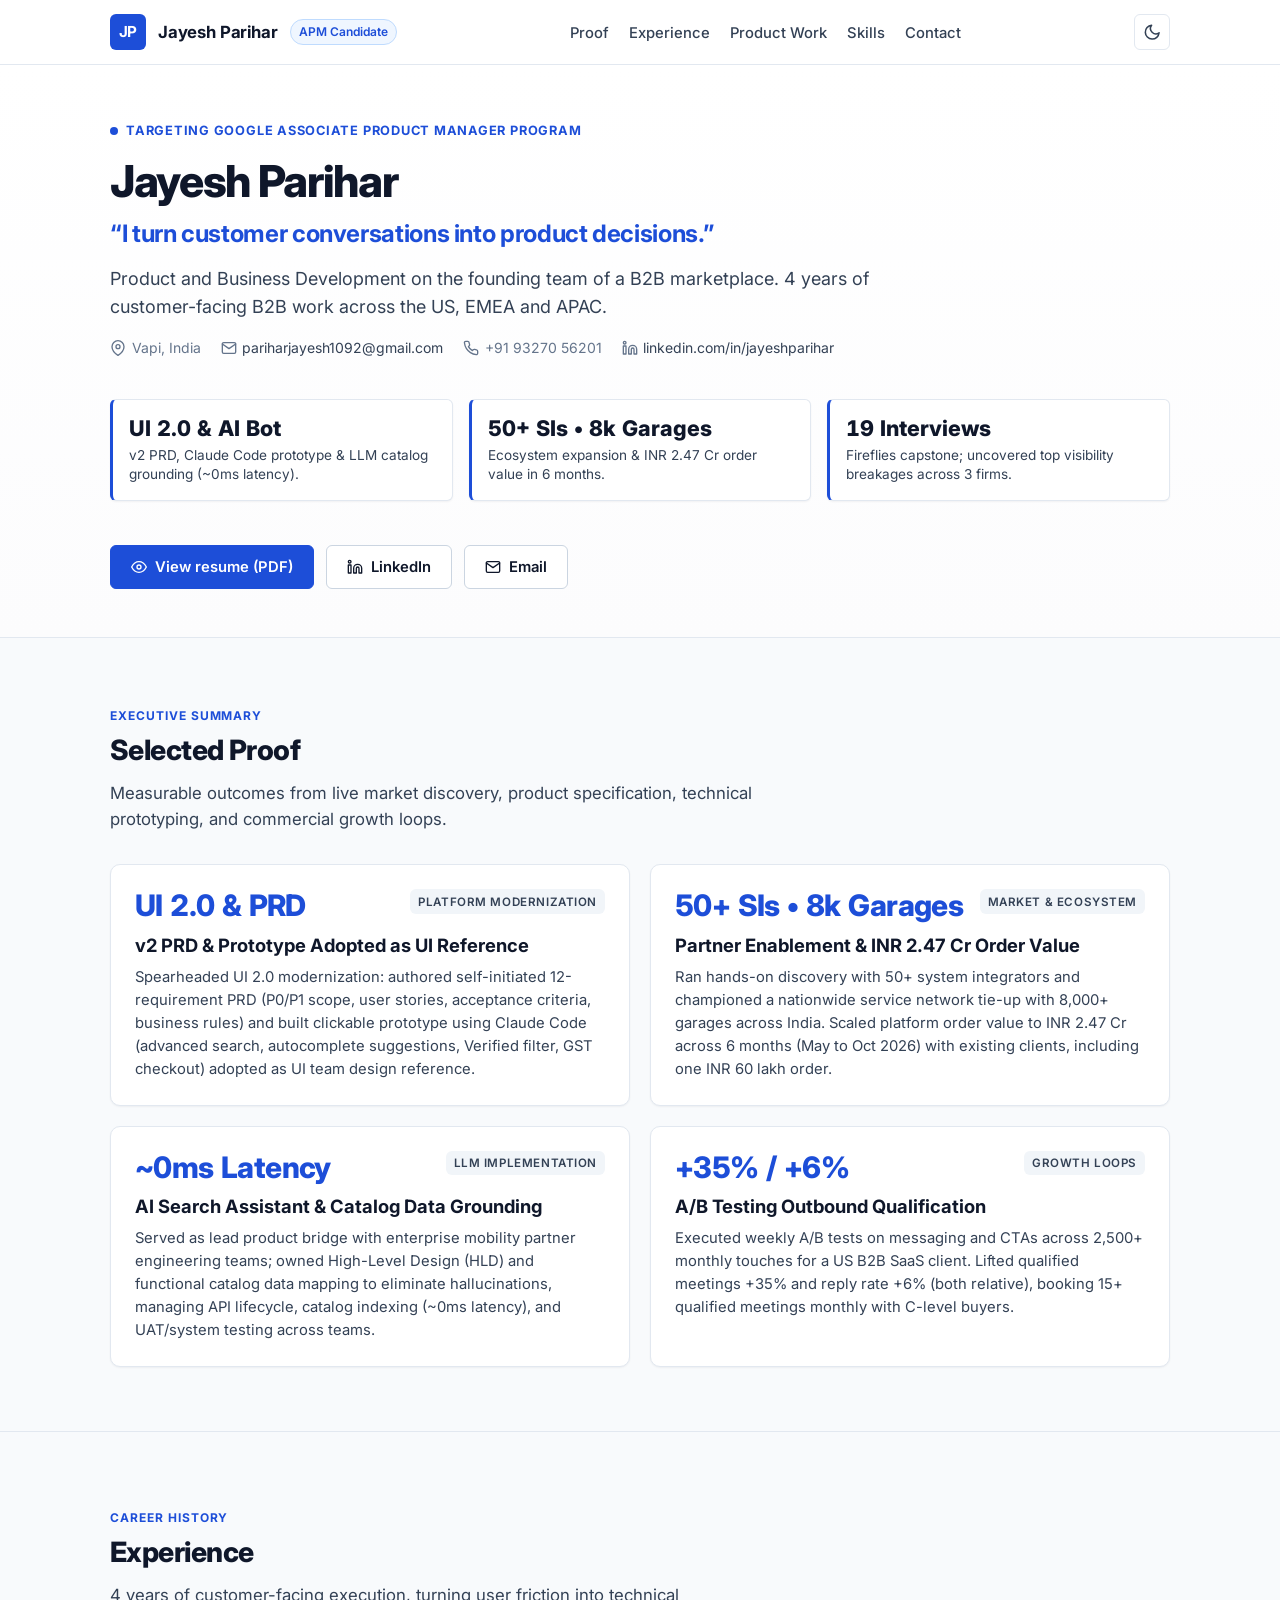
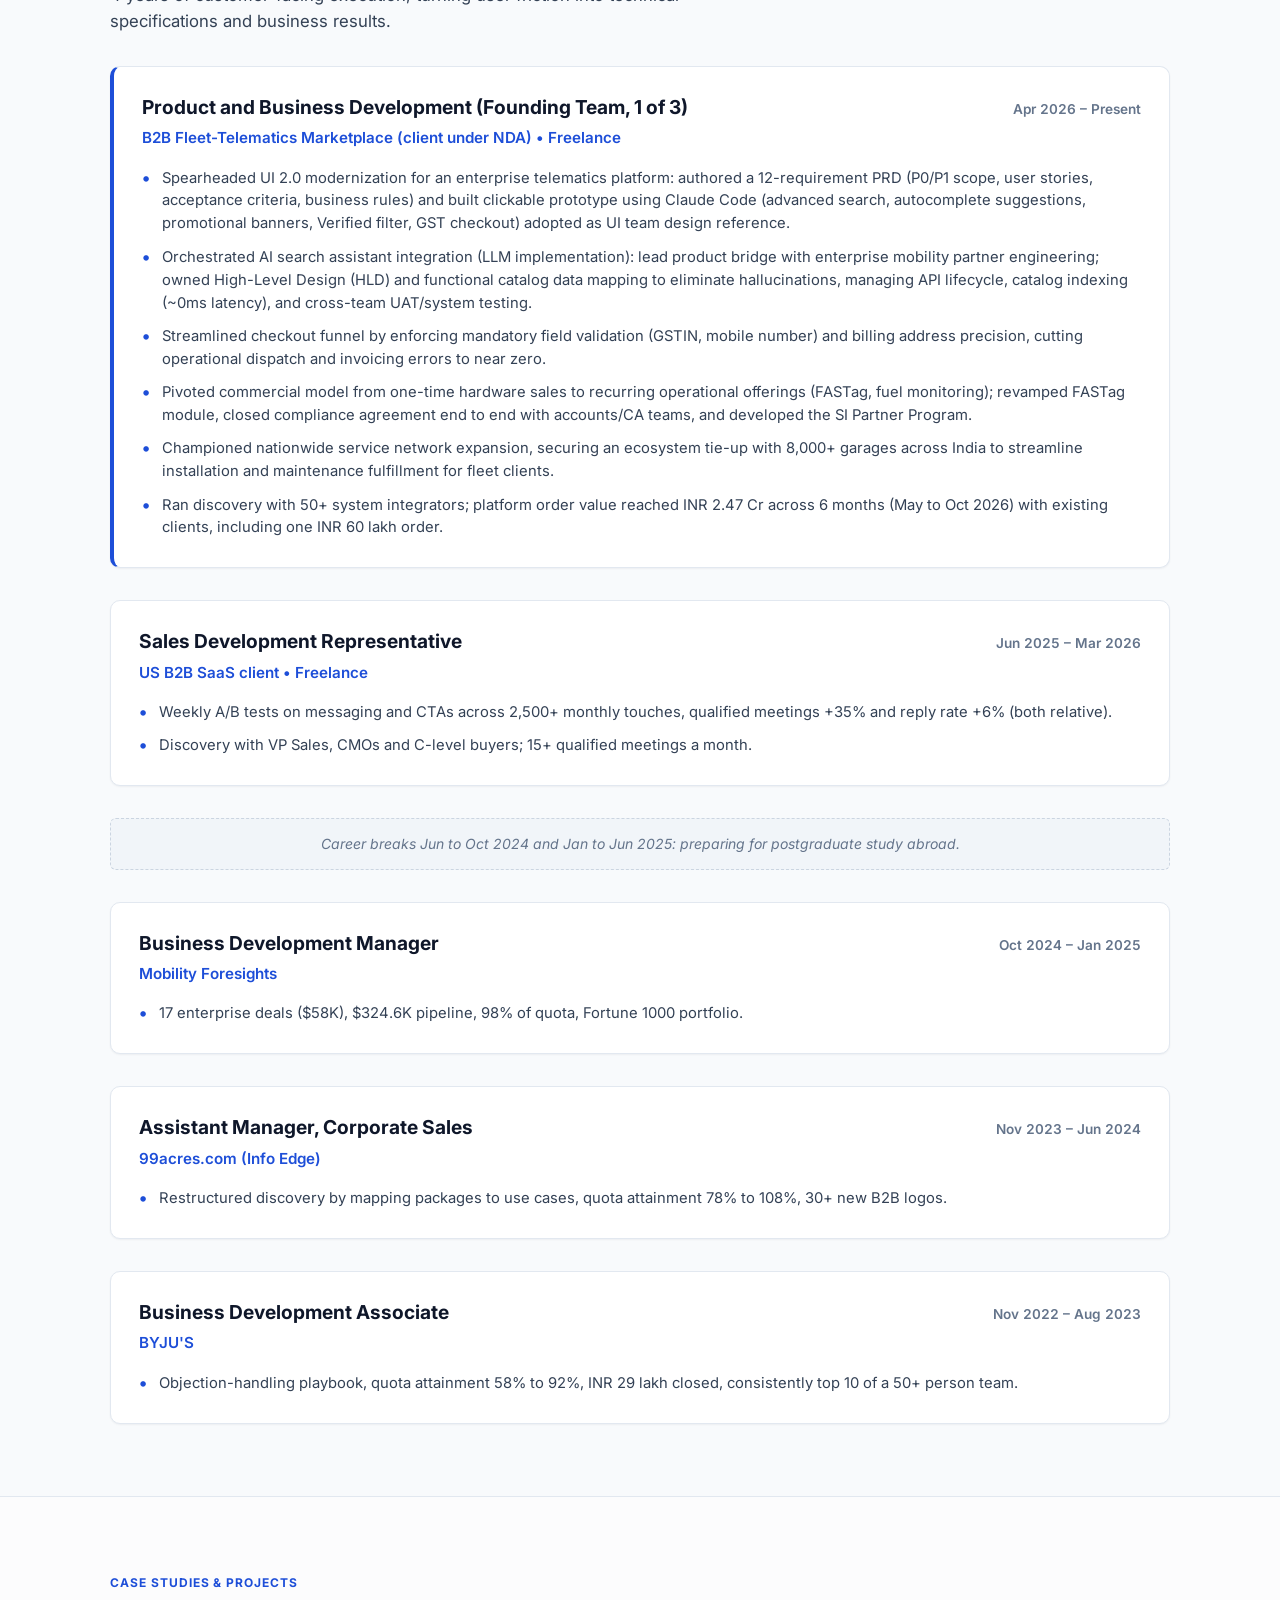
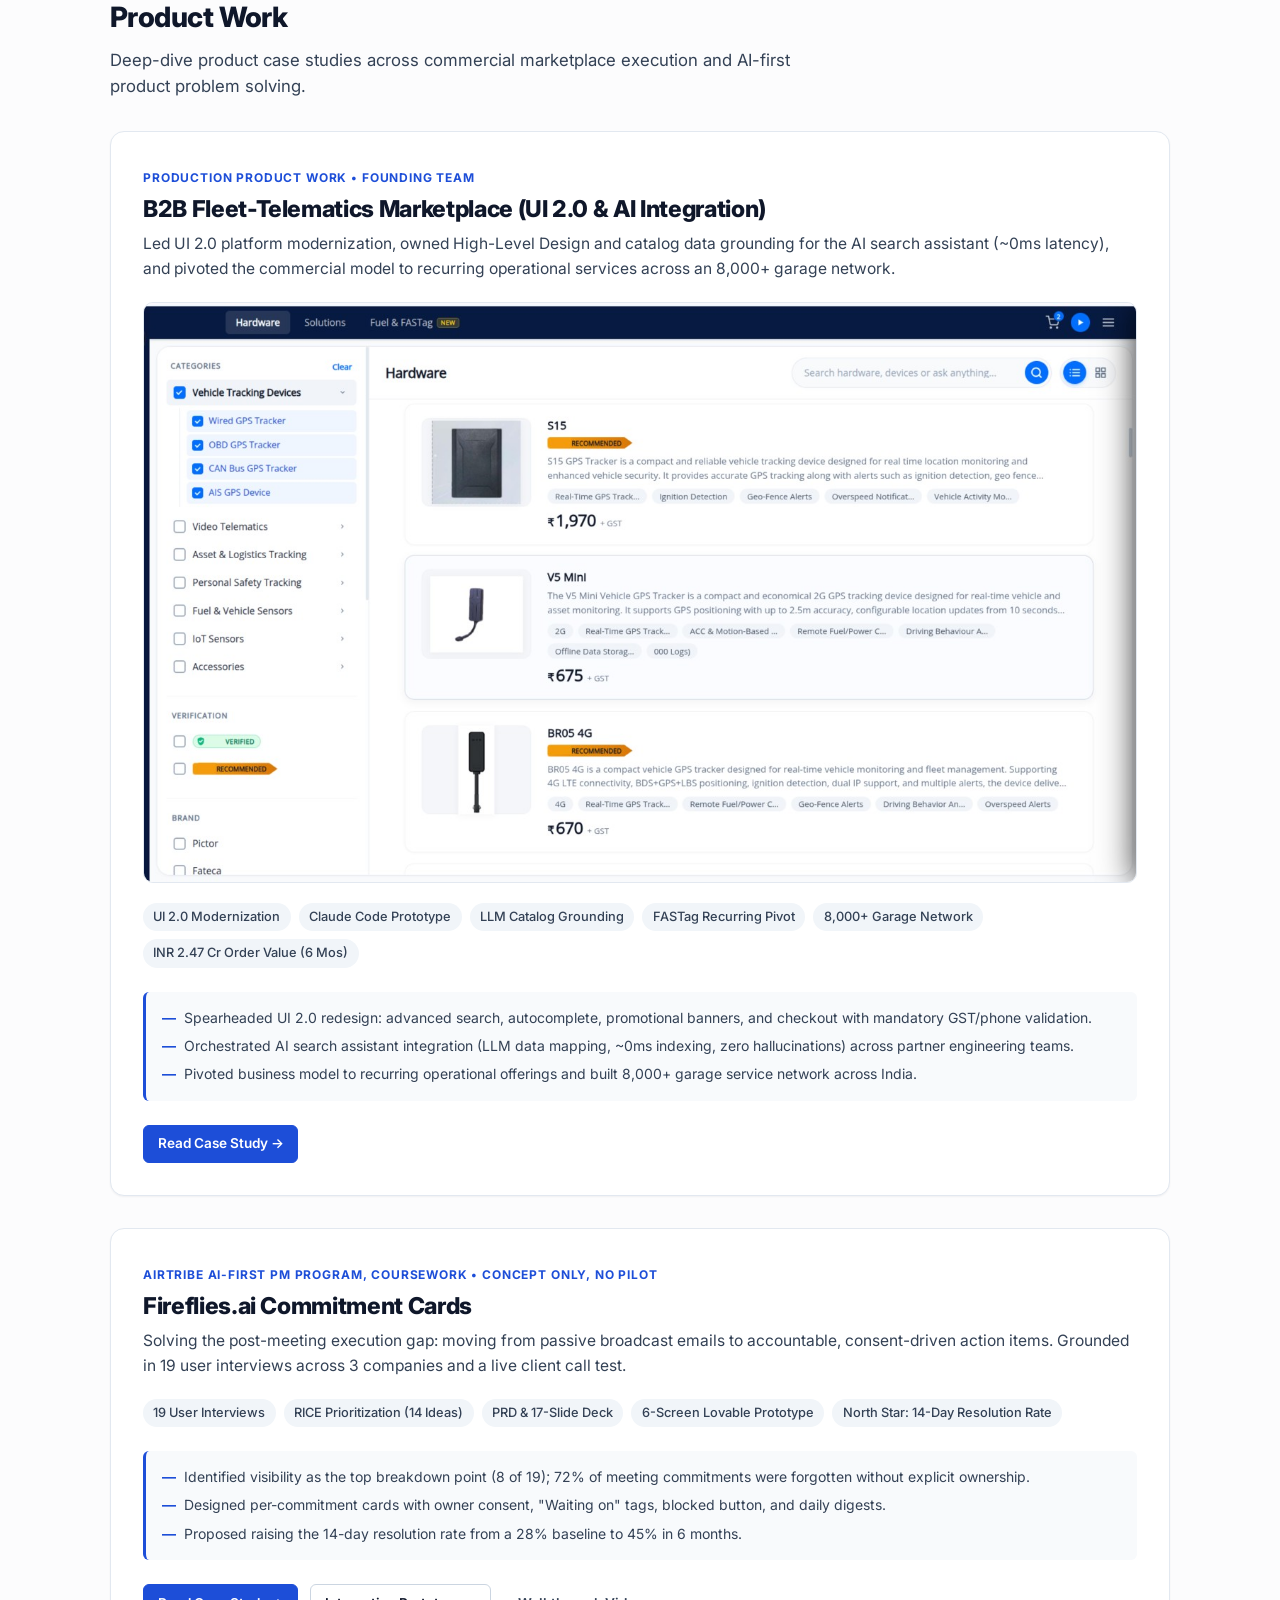
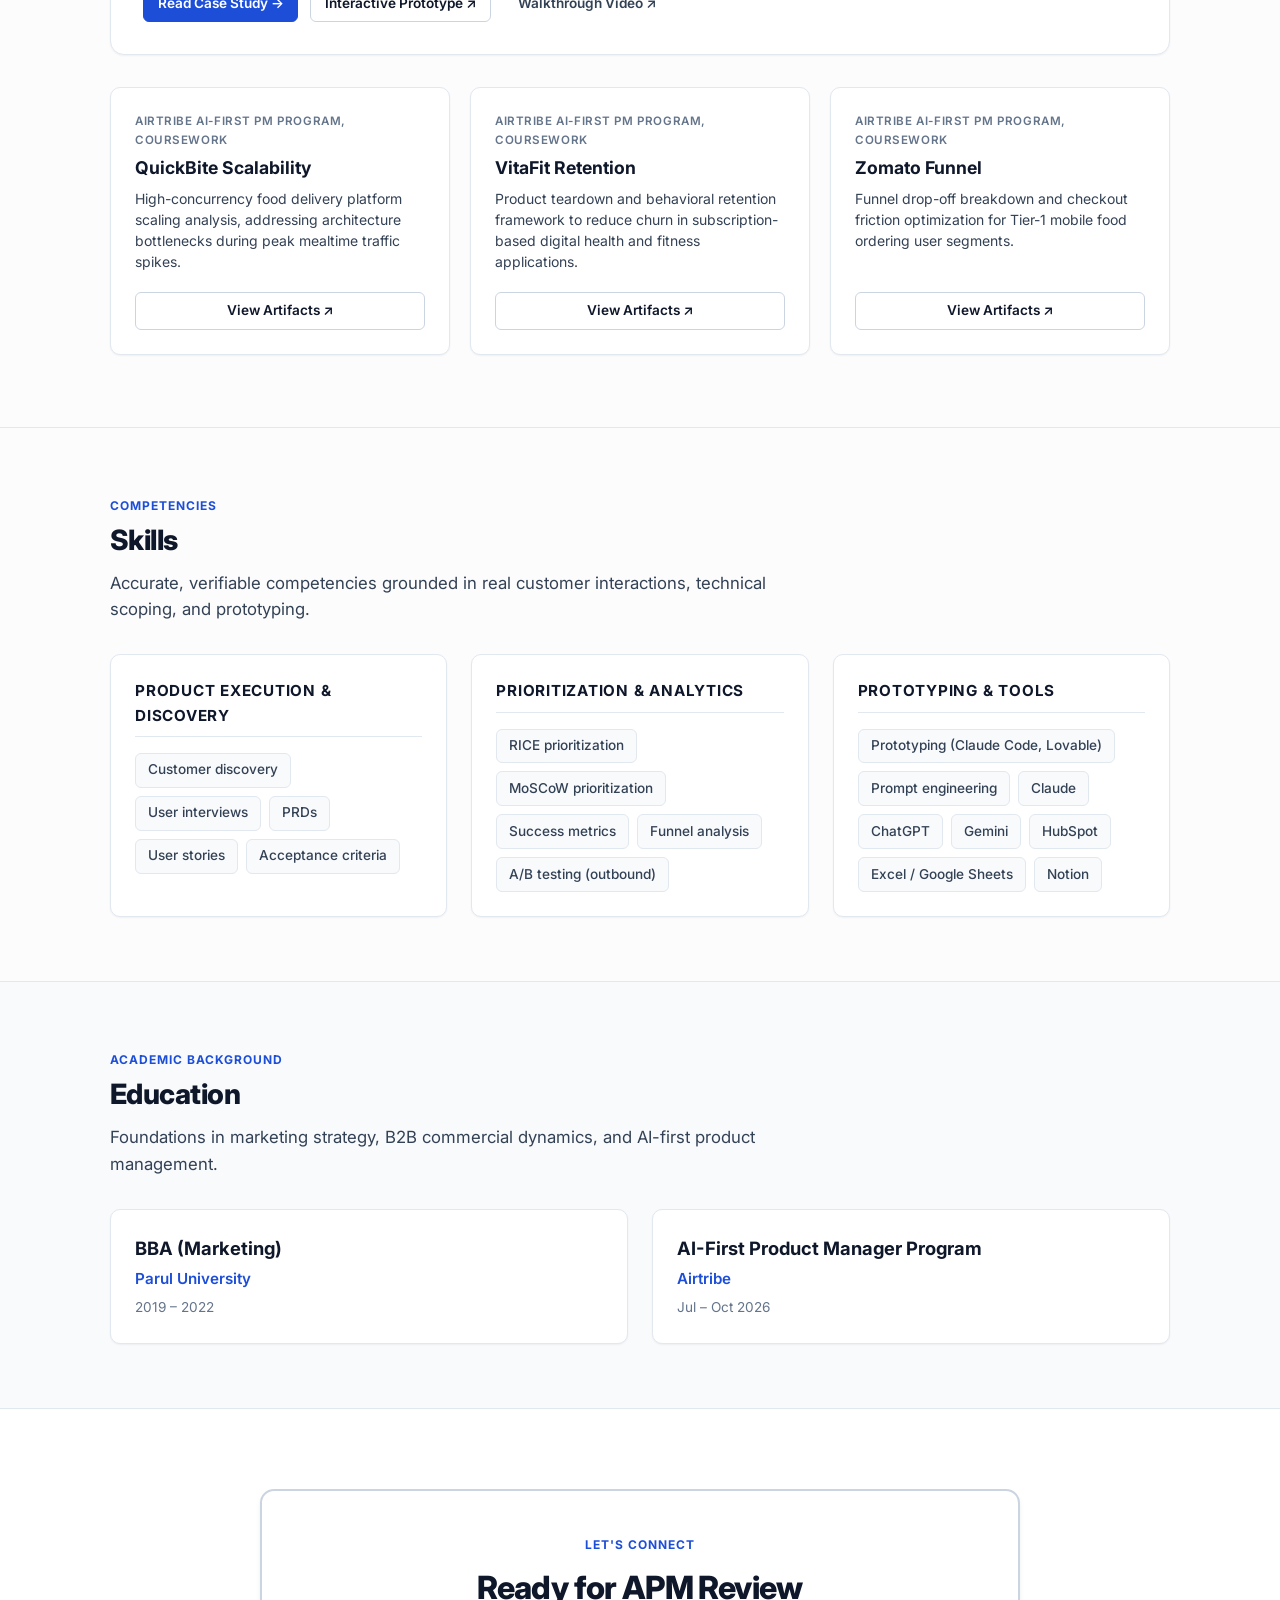
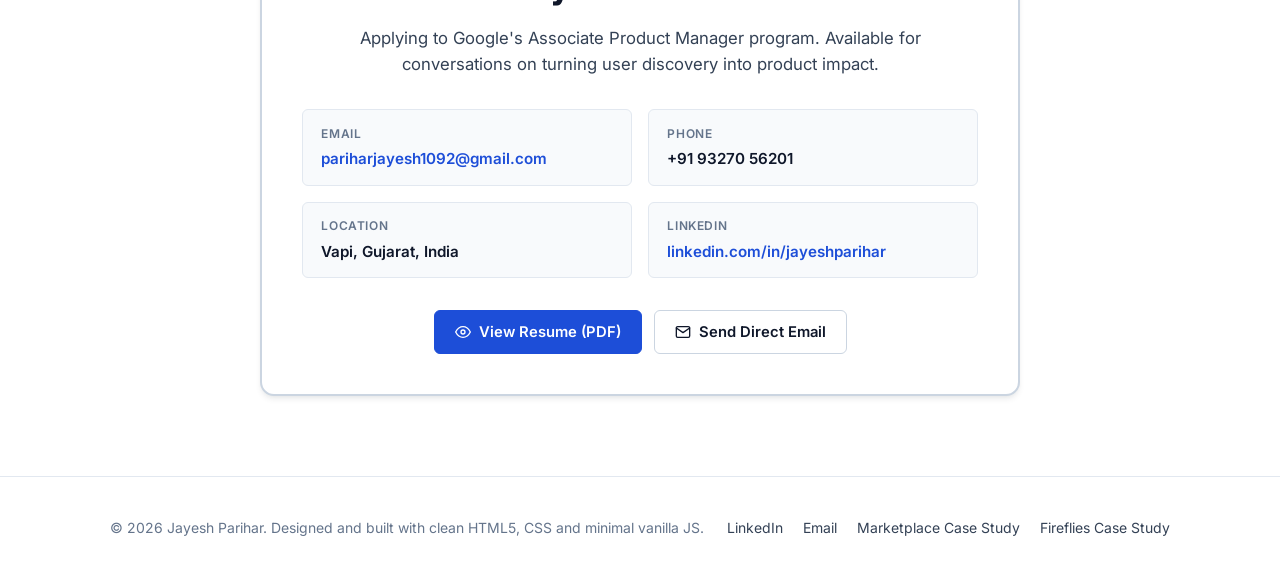
==== index.html @ 06e1eb6b "Deploy index.html to portfolio" ====
<!DOCTYPE html>
<html lang="en">
<head>
  <meta charset="UTF-8">
  <meta name="viewport" content="width=device-width, initial-scale=1.0">
  <title>Jayesh Parihar | Aspiring Associate Product Manager</title>
  <meta name="description" content="Jayesh Parihar — Aspiring Associate Product Manager (Google APM candidate). Founding team B2B marketplace PM/BD, 12-requirement PRD, Claude Code prototyping, 50+ SI discovery calls, INR 2.47 Cr order value.">
  <link rel="canonical" href="https://jayeshpariharr.github.io/portfolio/">

  <!-- Open Graph / Social Sharing -->
  <meta property="og:type" content="website">
  <meta property="og:url" content="https://jayeshpariharr.github.io/portfolio/">
  <meta property="og:title" content="Jayesh Parihar | Aspiring Associate Product Manager">
  <meta property="og:description" content="I turn customer conversations into product decisions. Product and Business Development on the founding team of a B2B marketplace. 4 years of customer-facing B2B work across US, EMEA and APAC.">
  <meta property="og:image" content="https://jayeshpariharr.github.io/portfolio/assets/images/og-image.png">
  <meta property="og:site_name" content="Jayesh Parihar Portfolio">
  <meta property="og:locale" content="en_US">

  <!-- Twitter Cards -->
  <meta name="twitter:card" content="summary_large_image">
  <meta name="twitter:url" content="https://jayeshpariharr.github.io/portfolio/">
  <meta name="twitter:title" content="Jayesh Parihar | Aspiring Associate Product Manager">
  <meta name="twitter:description" content="I turn customer conversations into product decisions. Product and Business Development on the founding team of a B2B marketplace.">
  <meta name="twitter:image" content="https://jayeshpariharr.github.io/portfolio/assets/images/og-image.png">

  <!-- Favicon -->
  <link rel="icon" type="image/svg+xml" href="favicon.svg">
  <link rel="alternate icon" type="image/x-icon" href="favicon.ico">

  <!-- Google Fonts: Inter with system fallbacks -->
  <link rel="preconnect" href="https://fonts.googleapis.com">
  <link rel="preconnect" href="https://fonts.gstatic.com" crossorigin>
  <link href="https://fonts.googleapis.com/css2?family=Inter:wght@400;500;600;700;800&display=swap" rel="stylesheet">

  <!-- Main Stylesheet -->
  <link rel="stylesheet" href="assets/css/style.css">

  <!-- JSON-LD Structured Data: Person Schema -->
  <script type="application/ld+json">
  {
    "@context": "https://schema.org",
    "@type": "Person",
    "name": "Jayesh Parihar",
    "jobTitle": "Associate Product Manager",
    "description": "I turn customer conversations into product decisions.",
    "url": "https://jayeshpariharr.github.io/portfolio/",
    "email": "mailto:pariharjayesh1092@gmail.com",
    "telephone": "+919327056201",
    "address": {
      "@type": "PostalAddress",
      "addressLocality": "Vapi",
      "addressCountry": "IN"
    },
    "alumniOf": [
      {
        "@type": "EducationalOrganization",
        "name": "Parul University"
      },
      {
        "@type": "EducationalOrganization",
        "name": "Airtribe"
      }
    ],
    "sameAs": [
      "https://linkedin.com/in/jayeshparihar"
    ]
  }
  </script>
</head>
<body>
  <!-- Accessible Skip Link -->
  <a href="#main-content" class="skip-link">Skip to main content</a>

  <!-- Header & Navigation -->
  <header class="site-header" role="banner">
    <div class="container header-inner">
      <a href="index.html" class="site-brand" aria-label="Jayesh Parihar Home">
        <span class="brand-initials">JP</span>
        <span class="brand-name">Jayesh Parihar</span>
        <span class="brand-badge">APM Candidate</span>
      </a>

      <nav id="site-nav" class="site-nav" aria-label="Main navigation">
        <ul class="nav-links">
          <li><a href="#proof" class="nav-link">Proof</a></li>
          <li><a href="#experience" class="nav-link">Experience</a></li>
          <li><a href="#work" class="nav-link">Product Work</a></li>
          <li><a href="#skills" class="nav-link">Skills</a></li>
          <li><a href="#contact" class="nav-link">Contact</a></li>
        </ul>
      </nav>

      <div class="header-actions">
        <button id="theme-toggle" class="theme-toggle-btn" aria-label="Toggle theme" title="Toggle theme">
          <svg xmlns="http://www.w3.org/2000/svg" width="18" height="18" viewBox="0 0 24 24" fill="none" stroke="currentColor" stroke-width="2" stroke-linecap="round" stroke-linejoin="round" aria-hidden="true">
            <path d="M21 12.79A9 9 0 1 1 11.21 3 7 7 0 0 0 21 12.79z"></path>
          </svg>
        </button>
        <button id="mobile-nav-toggle" class="mobile-nav-toggle" aria-expanded="false" aria-label="Open navigation menu">
          <svg xmlns="http://www.w3.org/2000/svg" width="20" height="20" viewBox="0 0 24 24" fill="none" stroke="currentColor" stroke-width="2" stroke-linecap="round" stroke-linejoin="round" aria-hidden="true">
            <line x1="3" y1="12" x2="21" y2="12"></line>
            <line x1="3" y1="6" x2="21" y2="6"></line>
            <line x1="3" y1="18" x2="21" y2="18"></line>
          </svg>
        </button>
      </div>
    </div>
  </header>

  <!-- Main Content Area -->
  <main id="main-content" role="main">

    <!-- 1. Hero Section (Above the fold, phone-optimized 30s scan) -->
    <section class="hero-section" aria-labelledby="hero-name">
      <div class="container hero-grid">
        <div class="hero-header">
          <div class="hero-target">
            <span class="hero-target-dot" aria-hidden="true"></span>
            <span>Targeting Google Associate Product Manager Program</span>
          </div>
          <h1 id="hero-name" class="hero-name">Jayesh Parihar</h1>
          <p class="hero-headline">&ldquo;I turn customer conversations into product decisions.&rdquo;</p>
          <p class="hero-subline">Product and Business Development on the founding team of a B2B marketplace. 4 years of customer-facing B2B work across the US, EMEA and APAC.</p>
          
          <div class="hero-meta-row">
            <span class="hero-meta-item">
              <svg xmlns="http://www.w3.org/2000/svg" viewBox="0 0 24 24" fill="none" stroke="currentColor" stroke-width="2" stroke-linecap="round" stroke-linejoin="round" aria-hidden="true"><path d="M21 10c0 7-9 13-9 13s-9-6-9-13a9 9 0 0 1 18 0z"></path><circle cx="12" cy="10" r="3"></circle></svg>
              <span>Vapi, India</span>
            </span>
            <span class="hero-meta-item">
              <svg xmlns="http://www.w3.org/2000/svg" viewBox="0 0 24 24" fill="none" stroke="currentColor" stroke-width="2" stroke-linecap="round" stroke-linejoin="round" aria-hidden="true"><path d="M4 4h16c1.1 0 2 .9 2 2v12c0 1.1-.9 2-2 2H4c-1.1 0-2-.9-2-2V6c0-1.1.9-2 2-2z"></path><polyline points="22,6 12,13 2,6"></polyline></svg>
              <a href="mailto:pariharjayesh1092@gmail.com">pariharjayesh1092@gmail.com</a>
            </span>
            <span class="hero-meta-item">
              <svg xmlns="http://www.w3.org/2000/svg" viewBox="0 0 24 24" fill="none" stroke="currentColor" stroke-width="2" stroke-linecap="round" stroke-linejoin="round" aria-hidden="true"><path d="M22 16.92v3a2 2 0 0 1-2.18 2 19.79 19.79 0 0 1-8.63-3.07 19.5 19.5 0 0 1-6-6 19.79 19.79 0 0 1-3.07-8.67A2 2 0 0 1 4.11 2h3a2 2 0 0 1 2 1.72 12.84 12.84 0 0 0 .7 2.81 2 2 0 0 1-.45 2.11L8.09 9.91a16 16 0 0 0 6 6l1.27-1.27a2 2 0 0 1 2.11-.45 12.84 12.84 0 0 0 2.81.7A2 2 0 0 1 22 16.92z"></path></svg>
              <span>+91 93270 56201</span>
            </span>
            <span class="hero-meta-item">
              <svg xmlns="http://www.w3.org/2000/svg" viewBox="0 0 24 24" fill="none" stroke="currentColor" stroke-width="2" stroke-linecap="round" stroke-linejoin="round" aria-hidden="true"><path d="M16 8a6 6 0 0 1 6 6v7h-4v-7a2 2 0 0 0-2-2 2 2 0 0 0-2 2v7h-4v-7a6 6 0 0 1 6-6z"></path><rect x="2" y="9" width="4" height="12"></rect><circle cx="4" cy="4" r="2"></circle></svg>
              <a href="https://linkedin.com/in/jayeshparihar" target="_blank" rel="noopener noreferrer">linkedin.com/in/jayeshparihar</a>
            </span>
          </div>

          <!-- Three Proof Points: visible immediately above the fold on mobile -->
          <div class="hero-proof-chips" aria-label="Key Proof Points">
            <div class="proof-chip">
              <span class="proof-chip-stat">UI 2.0 &amp; AI Bot</span>
              <span class="proof-chip-label">v2 PRD, Claude Code prototype &amp; LLM catalog grounding (~0ms latency).</span>
            </div>
            <div class="proof-chip">
              <span class="proof-chip-stat">50+ SIs &bull; 8k Garages</span>
              <span class="proof-chip-label">Ecosystem expansion &amp; INR 2.47 Cr order value in 6 months.</span>
            </div>
            <div class="proof-chip">
              <span class="proof-chip-stat">19 Interviews</span>
              <span class="proof-chip-label">Fireflies capstone; uncovered top visibility breakages across 3 firms.</span>
            </div>
          </div>

          <!-- Hero Action Buttons -->
          <div class="btn-group">
            <a href="assets/resume/Jayesh_Parihar_Google_APM_Resume.pdf" class="btn btn-primary js-open-resume" role="button" aria-haspopup="dialog" aria-controls="resume-modal">
              <svg xmlns="http://www.w3.org/2000/svg" width="16" height="16" viewBox="0 0 24 24" fill="none" stroke="currentColor" stroke-width="2" stroke-linecap="round" stroke-linejoin="round" aria-hidden="true"><path d="M1 12s4-8 11-8 11 8 11 8-4 8-11 8-11-8-11-8z"></path><circle cx="12" cy="12" r="3"></circle></svg>
              View resume (PDF)
            </a>
            <a href="https://linkedin.com/in/jayeshparihar" target="_blank" rel="noopener noreferrer" class="btn btn-secondary">
              <svg xmlns="http://www.w3.org/2000/svg" width="16" height="16" viewBox="0 0 24 24" fill="none" stroke="currentColor" stroke-width="2" stroke-linecap="round" stroke-linejoin="round" aria-hidden="true"><path d="M16 8a6 6 0 0 1 6 6v7h-4v-7a2 2 0 0 0-2-2 2 2 0 0 0-2 2v7h-4v-7a6 6 0 0 1 6-6z"></path><rect x="2" y="9" width="4" height="12"></rect><circle cx="4" cy="4" r="2"></circle></svg>
              LinkedIn
            </a>
            <a href="mailto:pariharjayesh1092@gmail.com" class="btn btn-secondary">
              <svg xmlns="http://www.w3.org/2000/svg" width="16" height="16" viewBox="0 0 24 24" fill="none" stroke="currentColor" stroke-width="2" stroke-linecap="round" stroke-linejoin="round" aria-hidden="true"><path d="M4 4h16c1.1 0 2 .9 2 2v12c0 1.1-.9 2-2 2H4c-1.1 0-2-.9-2-2V6c0-1.1.9-2 2-2z"></path><polyline points="22,6 12,13 2,6"></polyline></svg>
              Email
            </a>
          </div>
        </div>
      </div>
    </section>

    <!-- 2. Selected Proof Cards -->
    <section id="proof" class="proof-section" aria-labelledby="proof-heading">
      <div class="container">
        <span class="section-tag">Executive Summary</span>
        <h2 id="proof-heading" class="section-title">Selected Proof</h2>
        <p class="section-lead">Measurable outcomes from live market discovery, product specification, technical prototyping, and commercial growth loops.</p>

        <div class="proof-cards-grid">
          <!-- Card 1 -->
          <article class="proof-card">
            <div class="proof-card-header">
              <span class="proof-card-metric">UI 2.0 &amp; PRD</span>
              <span class="proof-card-tag">Platform Modernization</span>
            </div>
            <h3 class="proof-card-title">v2 PRD &amp; Prototype Adopted as UI Reference</h3>
            <p class="proof-card-body">Spearheaded UI 2.0 modernization: authored self-initiated 12-requirement PRD (P0/P1 scope, user stories, acceptance criteria, business rules) and built clickable prototype using Claude Code (advanced search, autocomplete suggestions, Verified filter, GST checkout) adopted as UI team design reference.</p>
          </article>

          <!-- Card 2 -->
          <article class="proof-card">
            <div class="proof-card-header">
              <span class="proof-card-metric">50+ SIs &bull; 8k Garages</span>
              <span class="proof-card-tag">Market &amp; Ecosystem</span>
            </div>
            <h3 class="proof-card-title">Partner Enablement &amp; INR 2.47 Cr Order Value</h3>
            <p class="proof-card-body">Ran hands-on discovery with 50+ system integrators and championed a nationwide service network tie-up with 8,000+ garages across India. Scaled platform order value to INR 2.47 Cr across 6 months (May to Oct 2026) with existing clients, including one INR 60 lakh order.</p>
          </article>

          <!-- Card 3 -->
          <article class="proof-card">
            <div class="proof-card-header">
              <span class="proof-card-metric">~0ms Latency</span>
              <span class="proof-card-tag">LLM Implementation</span>
            </div>
            <h3 class="proof-card-title">AI Search Assistant &amp; Catalog Data Grounding</h3>
            <p class="proof-card-body">Served as lead product bridge with enterprise mobility partner engineering teams; owned High-Level Design (HLD) and functional catalog data mapping to eliminate hallucinations, managing API lifecycle, catalog indexing (~0ms latency), and UAT/system testing across teams.</p>
          </article>

          <!-- Card 4 -->
          <article class="proof-card">
            <div class="proof-card-header">
              <span class="proof-card-metric">+35% / +6%</span>
              <span class="proof-card-tag">Growth Loops</span>
            </div>
            <h3 class="proof-card-title">A/B Testing Outbound Qualification</h3>
            <p class="proof-card-body">Executed weekly A/B tests on messaging and CTAs across 2,500+ monthly touches for a US B2B SaaS client. Lifted qualified meetings +35% and reply rate +6% (both relative), booking 15+ qualified meetings monthly with C-level buyers.</p>
          </article>
        </div>
      </div>
    </section>

    <!-- 3. Experience Section (Reverse Chronological) -->
    <section id="experience" class="experience-section" aria-labelledby="experience-heading">
      <div class="container">
        <span class="section-tag">Career History</span>
        <h2 id="experience-heading" class="section-title">Experience</h2>
        <p class="section-lead">4 years of customer-facing execution, turning user friction into technical specifications and business results.</p>

        <div class="experience-list">
          <!-- Role 1: Marketplace -->
          <article class="experience-item featured">
            <div class="experience-header">
              <div class="experience-title-row">
                <h3 class="experience-role">Product and Business Development (Founding Team, 1 of 3)</h3>
                <span class="experience-period">Apr 2026 &ndash; Present</span>
              </div>
              <p class="experience-company">B2B Fleet-Telematics Marketplace (client under NDA) &bull; Freelance</p>
            </div>
            <ul class="experience-bullets">
              <li>Spearheaded UI 2.0 modernization for an enterprise telematics platform: authored a 12-requirement PRD (P0/P1 scope, user stories, acceptance criteria, business rules) and built clickable prototype using Claude Code (advanced search, autocomplete suggestions, promotional banners, Verified filter, GST checkout) adopted as UI team design reference.</li>
              <li>Orchestrated AI search assistant integration (LLM implementation): lead product bridge with enterprise mobility partner engineering; owned High-Level Design (HLD) and functional catalog data mapping to eliminate hallucinations, managing API lifecycle, catalog indexing (~0ms latency), and cross-team UAT/system testing.</li>
              <li>Streamlined checkout funnel by enforcing mandatory field validation (GSTIN, mobile number) and billing address precision, cutting operational dispatch and invoicing errors to near zero.</li>
              <li>Pivoted commercial model from one-time hardware sales to recurring operational offerings (FASTag, fuel monitoring); revamped FASTag module, closed compliance agreement end to end with accounts/CA teams, and developed the SI Partner Program.</li>
              <li>Championed nationwide service network expansion, securing an ecosystem tie-up with 8,000+ garages across India to streamline installation and maintenance fulfillment for fleet clients.</li>
              <li>Ran discovery with 50+ system integrators; platform order value reached INR 2.47 Cr across 6 months (May to Oct 2026) with existing clients, including one INR 60 lakh order.</li>
            </ul>
          </article>

          <!-- Role 2: US B2B SaaS -->
          <article class="experience-item">
            <div class="experience-header">
              <div class="experience-title-row">
                <h3 class="experience-role">Sales Development Representative</h3>
                <span class="experience-period">Jun 2025 &ndash; Mar 2026</span>
              </div>
              <p class="experience-company">US B2B SaaS client &bull; Freelance</p>
            </div>
            <ul class="experience-bullets">
              <li>Weekly A/B tests on messaging and CTAs across 2,500+ monthly touches, qualified meetings +35% and reply rate +6% (both relative).</li>
              <li>Discovery with VP Sales, CMOs and C-level buyers; 15+ qualified meetings a month.</li>
            </ul>
          </article>

          <!-- Quiet Line: Career Breaks -->
          <div class="career-break-quiet" role="note">
            Career breaks Jun to Oct 2024 and Jan to Jun 2025: preparing for postgraduate study abroad.
          </div>

          <!-- Role 3: Mobility Foresights -->
          <article class="experience-item">
            <div class="experience-header">
              <div class="experience-title-row">
                <h3 class="experience-role">Business Development Manager</h3>
                <span class="experience-period">Oct 2024 &ndash; Jan 2025</span>
              </div>
              <p class="experience-company">Mobility Foresights</p>
            </div>
            <ul class="experience-bullets">
              <li>17 enterprise deals ($58K), $324.6K pipeline, 98% of quota, Fortune 1000 portfolio.</li>
            </ul>
          </article>

          <!-- Role 4: 99acres -->
          <article class="experience-item">
            <div class="experience-header">
              <div class="experience-title-row">
                <h3 class="experience-role">Assistant Manager, Corporate Sales</h3>
                <span class="experience-period">Nov 2023 &ndash; Jun 2024</span>
              </div>
              <p class="experience-company">99acres.com (Info Edge)</p>
            </div>
            <ul class="experience-bullets">
              <li>Restructured discovery by mapping packages to use cases, quota attainment 78% to 108%, 30+ new B2B logos.</li>
            </ul>
          </article>

          <!-- Role 5: BYJU'S -->
          <article class="experience-item">
            <div class="experience-header">
              <div class="experience-title-row">
                <h3 class="experience-role">Business Development Associate</h3>
                <span class="experience-period">Nov 2022 &ndash; Aug 2023</span>
              </div>
              <p class="experience-company">BYJU'S</p>
            </div>
            <ul class="experience-bullets">
              <li>Objection-handling playbook, quota attainment 58% to 92%, INR 29 lakh closed, consistently top 10 of a 50+ person team.</li>
            </ul>
          </article>
        </div>
      </div>
    </section>

    <!-- 4. Product Work Section -->
    <section id="work" class="work-section" aria-labelledby="work-heading">
      <div class="container">
        <span class="section-tag">Case Studies &amp; Projects</span>
        <h2 id="work-heading" class="section-title">Product Work</h2>
        <p class="section-lead">Deep-dive product case studies across commercial marketplace execution and AI-first product problem solving.</p>

        <div class="work-grid">
          <!-- Featured Case Study 1: Marketplace -->
          <article class="work-card">
            <div>
              <div class="work-card-flag">Production Product Work &bull; Founding Team</div>
              <h3 class="work-card-title">B2B Fleet-Telematics Marketplace (UI 2.0 &amp; AI Integration)</h3>
              <p class="work-card-description">Led UI 2.0 platform modernization, owned High-Level Design and catalog data grounding for the AI search assistant (~0ms latency), and pivoted the commercial model to recurring operational services across an 8,000+ garage network.</p>
              
              <a href="marketplace.html" style="display: block; border-radius: var(--radius-md); overflow: hidden; border: 1px solid var(--border-light); margin-bottom: 1.25rem;">
                <img src="assets/images/marketplace-02-listing.jpg" alt="B2B Fleet-Telematics Marketplace v2 Prototype Interface" loading="lazy" width="1400" height="817" style="width: 100%; height: auto; display: block;">
              </a>

              <div class="work-card-meta">
                <span class="meta-pill">UI 2.0 Modernization</span>
                <span class="meta-pill">Claude Code Prototype</span>
                <span class="meta-pill">LLM Catalog Grounding</span>
                <span class="meta-pill">FASTag Recurring Pivot</span>
                <span class="meta-pill">8,000+ Garage Network</span>
                <span class="meta-pill">INR 2.47 Cr Order Value (6 Mos)</span>
              </div>

              <ul class="work-card-highlights">
                <li>Spearheaded UI 2.0 redesign: advanced search, autocomplete, promotional banners, and checkout with mandatory GST/phone validation.</li>
                <li>Orchestrated AI search assistant integration (LLM data mapping, ~0ms indexing, zero hallucinations) across partner engineering teams.</li>
                <li>Pivoted business model to recurring operational offerings and built 8,000+ garage service network across India.</li>
              </ul>

              <div class="btn-group">
                <a href="marketplace.html" class="btn btn-primary btn-sm">Read Case Study &rarr;</a>
              </div>
            </div>
          </article>

          <!-- Featured Case Study 2: Fireflies.ai -->
          <article class="work-card">
            <div>
              <div class="work-card-flag">Airtribe AI-First PM Program, coursework &bull; Concept only, no pilot</div>
              <h3 class="work-card-title">Fireflies.ai Commitment Cards</h3>
              <p class="work-card-description">Solving the post-meeting execution gap: moving from passive broadcast emails to accountable, consent-driven action items. Grounded in 19 user interviews across 3 companies and a live client call test.</p>
              
              <div class="work-card-meta">
                <span class="meta-pill">19 User Interviews</span>
                <span class="meta-pill">RICE Prioritization (14 Ideas)</span>
                <span class="meta-pill">PRD &amp; 17-Slide Deck</span>
                <span class="meta-pill">6-Screen Lovable Prototype</span>
                <span class="meta-pill">North Star: 14-Day Resolution Rate</span>
              </div>

              <ul class="work-card-highlights">
                <li>Identified visibility as the top breakdown point (8 of 19); 72% of meeting commitments were forgotten without explicit ownership.</li>
                <li>Designed per-commitment cards with owner consent, "Waiting on" tags, blocked button, and daily digests.</li>
                <li>Proposed raising the 14-day resolution rate from a 28% baseline to 45% in 6 months.</li>
              </ul>

              <div class="btn-group">
                <a href="fireflies.html" class="btn btn-primary btn-sm">Read Case Study &rarr;</a>
                <a href="https://prototype-jayeshparihar-fireflies.lovable.app/" target="_blank" rel="noopener noreferrer" class="btn btn-secondary btn-sm">Interactive Prototype &nearr;</a>
                <a href="https://docs.google.com/videos/d/1QSgAdmdterJbTSX83XRY1lEwKf9WvQEogKgqtLzk15k/play?usp=sharing" target="_blank" rel="noopener noreferrer" class="btn btn-subtle btn-sm">Walkthrough Video &nearr;</a>
              </div>
            </div>
          </article>
        </div>

        <!-- Additional Coursework Projects -->
        <div class="coursework-grid">
          <!-- Project 3: QuickBite -->
          <article class="coursework-card">
            <span class="coursework-tag">Airtribe AI-First PM Program, coursework</span>
            <h3 class="coursework-title">QuickBite Scalability</h3>
            <p class="coursework-desc">High-concurrency food delivery platform scaling analysis, addressing architecture bottlenecks during peak mealtime traffic spikes.</p>
            <a href="https://drive.google.com/drive/folders/1hetLCQZM70tPiogdgZEg6RabS2j36DfJ?usp=sharing" target="_blank" rel="noopener noreferrer" class="btn btn-secondary btn-sm">View Artifacts &nearr;</a>
          </article>

          <!-- Project 4: VitaFit -->
          <article class="coursework-card">
            <span class="coursework-tag">Airtribe AI-First PM Program, coursework</span>
            <h3 class="coursework-title">VitaFit Retention</h3>
            <p class="coursework-desc">Product teardown and behavioral retention framework to reduce churn in subscription-based digital health and fitness applications.</p>
            <a href="https://drive.google.com/drive/folders/1rIzEcnZ0xjpjdly0ufFX32RzvtFI2Ymj?usp=sharing" target="_blank" rel="noopener noreferrer" class="btn btn-secondary btn-sm">View Artifacts &nearr;</a>
          </article>

          <!-- Project 5: Zomato -->
          <article class="coursework-card">
            <span class="coursework-tag">Airtribe AI-First PM Program, coursework</span>
            <h3 class="coursework-title">Zomato Funnel</h3>
            <p class="coursework-desc">Funnel drop-off breakdown and checkout friction optimization for Tier-1 mobile food ordering user segments.</p>
            <a href="https://drive.google.com/drive/folders/1Mhw-GRTe4l4HuhK_TYTQovmaXfUU87gH?usp=sharing" target="_blank" rel="noopener noreferrer" class="btn btn-secondary btn-sm">View Artifacts &nearr;</a>
          </article>
        </div>
      </div>
    </section>

    <!-- 5. Skills Section (Honest Only) -->
    <section id="skills" class="skills-section" aria-labelledby="skills-heading">
      <div class="container">
        <span class="section-tag">Competencies</span>
        <h2 id="skills-heading" class="section-title">Skills</h2>
        <p class="section-lead">Accurate, verifiable competencies grounded in real customer interactions, technical scoping, and prototyping.</p>

        <div class="skills-grid">
          <!-- Col 1: Product Execution -->
          <div class="skill-category">
            <h3 class="skill-category-title">Product Execution &amp; Discovery</h3>
            <ul class="skill-pill-list">
              <li class="skill-pill">Customer discovery</li>
              <li class="skill-pill">User interviews</li>
              <li class="skill-pill">PRDs</li>
              <li class="skill-pill">User stories</li>
              <li class="skill-pill">Acceptance criteria</li>
            </ul>
          </div>

          <!-- Col 2: Prioritization & Strategy -->
          <div class="skill-category">
            <h3 class="skill-category-title">Prioritization &amp; Analytics</h3>
            <ul class="skill-pill-list">
              <li class="skill-pill">RICE prioritization</li>
              <li class="skill-pill">MoSCoW prioritization</li>
              <li class="skill-pill">Success metrics</li>
              <li class="skill-pill">Funnel analysis</li>
              <li class="skill-pill">A/B testing (outbound)</li>
            </ul>
          </div>

          <!-- Col 3: Prototyping, AI & Tools -->
          <div class="skill-category">
            <h3 class="skill-category-title">Prototyping &amp; Tools</h3>
            <ul class="skill-pill-list">
              <li class="skill-pill">Prototyping (Claude Code, Lovable)</li>
              <li class="skill-pill">Prompt engineering</li>
              <li class="skill-pill">Claude</li>
              <li class="skill-pill">ChatGPT</li>
              <li class="skill-pill">Gemini</li>
              <li class="skill-pill">HubSpot</li>
              <li class="skill-pill">Excel / Google Sheets</li>
              <li class="skill-pill">Notion</li>
            </ul>
          </div>
        </div>
      </div>
    </section>

    <!-- 6. Education Section -->
    <section id="education" class="education-section" aria-labelledby="education-heading">
      <div class="container">
        <span class="section-tag">Academic Background</span>
        <h2 id="education-heading" class="section-title">Education</h2>
        <p class="section-lead">Foundations in marketing strategy, B2B commercial dynamics, and AI-first product management.</p>

        <div class="education-grid">
          <article class="education-card">
            <h3 class="education-degree">BBA (Marketing)</h3>
            <p class="education-school">Parul University</p>
            <p class="education-dates">2019 &ndash; 2022</p>
          </article>

          <article class="education-card">
            <h3 class="education-degree">AI-First Product Manager Program</h3>
            <p class="education-school">Airtribe</p>
            <p class="education-dates">Jul &ndash; Oct 2026</p>
          </article>
        </div>
      </div>
    </section>

    <!-- 7. Resume & Contact Section (Contact via mailto only) -->
    <section id="contact" class="contact-section" aria-labelledby="contact-heading">
      <div class="container">
        <div class="contact-card">
          <span class="section-tag">Let's Connect</span>
          <h2 id="contact-heading" class="contact-title">Ready for APM Review</h2>
          <p class="contact-desc">Applying to Google's Associate Product Manager program. Available for conversations on turning user discovery into product impact.</p>

          <div class="contact-links-grid">
            <div class="contact-item">
              <span class="contact-item-label">Email</span>
              <span class="contact-item-value"><a href="mailto:pariharjayesh1092@gmail.com">pariharjayesh1092@gmail.com</a></span>
            </div>
            <div class="contact-item">
              <span class="contact-item-label">Phone</span>
              <span class="contact-item-value">+91 93270 56201</span>
            </div>
            <div class="contact-item">
              <span class="contact-item-label">Location</span>
              <span class="contact-item-value">Vapi, Gujarat, India</span>
            </div>
            <div class="contact-item">
              <span class="contact-item-label">LinkedIn</span>
              <span class="contact-item-value"><a href="https://linkedin.com/in/jayeshparihar" target="_blank" rel="noopener noreferrer">linkedin.com/in/jayeshparihar</a></span>
            </div>
          </div>

          <div class="btn-group" style="justify-content: center;">
            <a href="assets/resume/Jayesh_Parihar_Google_APM_Resume.pdf" class="btn btn-primary js-open-resume" role="button" aria-haspopup="dialog" aria-controls="resume-modal">
              <svg xmlns="http://www.w3.org/2000/svg" width="16" height="16" viewBox="0 0 24 24" fill="none" stroke="currentColor" stroke-width="2" stroke-linecap="round" stroke-linejoin="round" aria-hidden="true"><path d="M1 12s4-8 11-8 11 8 11 8-4 8-11 8-11-8-11-8z"></path><circle cx="12" cy="12" r="3"></circle></svg>
              View Resume (PDF)
            </a>
            <a href="mailto:pariharjayesh1092@gmail.com" class="btn btn-secondary">
              <svg xmlns="http://www.w3.org/2000/svg" width="16" height="16" viewBox="0 0 24 24" fill="none" stroke="currentColor" stroke-width="2" stroke-linecap="round" stroke-linejoin="round" aria-hidden="true"><path d="M4 4h16c1.1 0 2 .9 2 2v12c0 1.1-.9 2-2 2H4c-1.1 0-2-.9-2-2V6c0-1.1.9-2 2-2z"></path><polyline points="22,6 12,13 2,6"></polyline></svg>
              Send Direct Email
            </a>
          </div>
        </div>
      </div>
    </section>

  </main>

  <!-- Resume Preview Modal (Read before download) -->
  <div id="resume-modal" class="modal-backdrop" aria-hidden="true" role="dialog" aria-labelledby="resume-modal-title" aria-modal="true">
    <div class="modal-dialog">
      <div class="modal-header">
        <div class="modal-header-text">
          <h3 id="resume-modal-title" class="modal-title">Jayesh Parihar &mdash; Resume</h3>
          <p class="modal-subtitle">Aspiring Associate Product Manager &bull; 1-Page Summary</p>
        </div>
        <div class="modal-header-actions">
          <a href="assets/resume/Jayesh_Parihar_Google_APM_Resume.pdf" download="Jayesh_Parihar_Google_APM_Resume.pdf" class="btn btn-primary btn-sm">
            <svg xmlns="http://www.w3.org/2000/svg" width="14" height="14" viewBox="0 0 24 24" fill="none" stroke="currentColor" stroke-width="2" stroke-linecap="round" stroke-linejoin="round" aria-hidden="true"><path d="M21 15v4a2 2 0 0 1-2 2H5a2 2 0 0 1-2-2v-4"></path><polyline points="7 10 12 15 17 10"></polyline><line x1="12" y1="15" x2="12" y2="3"></line></svg>
            Download PDF
          </a>
          <a href="assets/resume/Jayesh_Parihar_Google_APM_Resume.pdf" target="_blank" rel="noopener noreferrer" class="btn btn-secondary btn-sm modal-newtab-btn" title="Open in new tab">
            <svg xmlns="http://www.w3.org/2000/svg" width="14" height="14" viewBox="0 0 24 24" fill="none" stroke="currentColor" stroke-width="2" stroke-linecap="round" stroke-linejoin="round" aria-hidden="true"><path d="M18 13v6a2 2 0 0 1-2 2H5a2 2 0 0 1-2-2V8a2 2 0 0 1 2-2h6"></path><polyline points="15 3 21 3 21 9"></polyline><line x1="10" y1="14" x2="21" y2="3"></line></svg>
            New Tab
          </a>
          <button type="button" class="modal-close-btn" id="resume-modal-close" aria-label="Close resume preview">
            <svg xmlns="http://www.w3.org/2000/svg" width="16" height="16" viewBox="0 0 24 24" fill="none" stroke="currentColor" stroke-width="2" stroke-linecap="round" stroke-linejoin="round" aria-hidden="true"><line x1="18" y1="6" x2="6" y2="18"></line><line x1="6" y1="6" x2="18" y2="18"></line></svg>
          </button>
        </div>
      </div>

      <div class="modal-body">
        <iframe src="assets/resume/Jayesh_Parihar_Google_APM_Resume.pdf#toolbar=0&navpanes=0&scrollbar=1" title="Jayesh Parihar APM Resume Preview" class="modal-pdf-frame">
          <p style="padding: 2rem; text-align: center; color: var(--text-secondary);">Your browser does not support embedded PDF viewing. You can <a href="assets/resume/Jayesh_Parihar_Google_APM_Resume.pdf" download="Jayesh_Parihar_Google_APM_Resume.pdf" style="color: var(--accent); font-weight: 600;">download the resume PDF</a> or <a href="assets/resume/Jayesh_Parihar_Google_APM_Resume.pdf" target="_blank" rel="noopener noreferrer" style="color: var(--accent); font-weight: 600;">open it in a new tab</a>.</p>
        </iframe>
      </div>

      <div class="modal-footer">
        <span class="modal-footer-note">Optimized for Google APM Program &bull; 1 Page</span>
        <div class="btn-group">
          <button type="button" class="btn btn-secondary btn-sm" id="resume-modal-cancel">Close</button>
          <a href="assets/resume/Jayesh_Parihar_Google_APM_Resume.pdf" download="Jayesh_Parihar_Google_APM_Resume.pdf" class="btn btn-primary btn-sm">
            <svg xmlns="http://www.w3.org/2000/svg" width="14" height="14" viewBox="0 0 24 24" fill="none" stroke="currentColor" stroke-width="2" stroke-linecap="round" stroke-linejoin="round" aria-hidden="true"><path d="M21 15v4a2 2 0 0 1-2 2H5a2 2 0 0 1-2-2v-4"></path><polyline points="7 10 12 15 17 10"></polyline><line x1="12" y1="15" x2="12" y2="3"></line></svg>
            Download PDF
          </a>
        </div>
      </div>
    </div>
  </div>

  <!-- Site Footer -->
  <footer class="site-footer" role="contentinfo">
    <div class="container footer-inner">
      <p>&copy; 2026 Jayesh Parihar. Designed and built with clean HTML5, CSS and minimal vanilla JS.</p>
      <ul class="footer-links">
        <li><a href="https://linkedin.com/in/jayeshparihar" target="_blank" rel="noopener noreferrer">LinkedIn</a></li>
        <li><a href="mailto:pariharjayesh1092@gmail.com">Email</a></li>
        <li><a href="marketplace.html">Marketplace Case Study</a></li>
        <li><a href="fireflies.html">Fireflies Case Study</a></li>
      </ul>
    </div>
  </footer>

  <!-- Scripts -->
  <script src="assets/js/main.js"></script>
</body>
</html>
---- assets/css/style.css ----
/* ==========================================================================
   Jayesh Parihar — Product Portfolio Stylesheet
   Production-ready, semantic CSS with light/dark theme, print styling,
   WCAG AA accessible contrast, and zero external framework dependencies.
   ========================================================================== */

/* --------------------------------------------------------------------------
   Design Tokens & CSS Variables
   -------------------------------------------------------------------------- */
:root {
  /* Color Palette - Light Theme (Default) */
  --bg-page: #fcfcfd;
  --bg-surface: #ffffff;
  --bg-subtle: #f8fafc;
  --bg-muted: #f1f5f9;
  --bg-card: #ffffff;
  --bg-card-hover: #f8fafc;
  --bg-chip: #eff6ff;

  --text-primary: #0f172a;    /* Slate 900 - Contrast ratio > 12:1 against white */
  --text-secondary: #334155;  /* Slate 700 - Contrast ratio > 7:1 against white */
  --text-muted: #64748b;      /* Slate 500 - Contrast ratio 4.6:1 against white (WCAG AA) */
  --text-inverse: #ffffff;

  --accent: #1d4ed8;          /* Blue 700 - WCAG AA compliant contrast (> 4.5:1) */
  --accent-hover: #1e40af;    /* Blue 800 */
  --accent-subtle: #eff6ff;   /* Blue 50 */
  --accent-border: #bfdbfe;   /* Blue 200 */
  --accent-text: #1d4ed8;

  --border-light: #e2e8f0;    /* Slate 200 */
  --border-strong: #cbd5e1;   /* Slate 300 */
  
  --shadow-sm: 0 1px 2px 0 rgba(15, 23, 42, 0.05);
  --shadow-md: 0 4px 6px -1px rgba(15, 23, 42, 0.08), 0 2px 4px -2px rgba(15, 23, 42, 0.05);
  --shadow-lg: 0 10px 15px -3px rgba(15, 23, 42, 0.08), 0 4px 6px -4px rgba(15, 23, 42, 0.03);

  /* Typography */
  --font-sans: 'Inter', -apple-system, BlinkMacSystemFont, "Segoe UI", Roboto, "Helvetica Neue", Arial, sans-serif;
  --font-mono: ui-monospace, SFMono-Regular, Menlo, Monaco, Consolas, "Liberation Mono", "Courier New", monospace;

  /* Layout */
  --container-max: 1100px;
  --container-reading: 780px;
  --radius-sm: 6px;
  --radius-md: 10px;
  --radius-lg: 14px;
  --radius-full: 9999px;
  
  --transition-fast: 150ms ease;
  --transition-normal: 250ms ease;
}

/* Dark Mode via prefers-color-scheme */
@media (prefers-color-scheme: dark) {
  :root:not([data-theme="light"]) {
    --bg-page: #0b0f19;
    --bg-surface: #111827;
    --bg-subtle: #161f33;
    --bg-muted: #1e293b;
    --bg-card: #131b2e;
    --bg-card-hover: #1a253e;
    --bg-chip: #172554;

    --text-primary: #f8fafc;
    --text-secondary: #cbd5e1;
    --text-muted: #94a3b8;
    --text-inverse: #0f172a;

    --accent: #3b82f6;        /* Blue 500 */
    --accent-hover: #60a5fa;  /* Blue 400 */
    --accent-subtle: #172554; /* Blue 950 */
    --accent-border: #1d4ed8; /* Blue 700 */
    --accent-text: #93c5fd;

    --border-light: #1e293b;
    --border-strong: #334155;

    --shadow-sm: 0 1px 2px 0 rgba(0, 0, 0, 0.3);
    --shadow-md: 0 4px 6px -1px rgba(0, 0, 0, 0.4);
    --shadow-lg: 0 10px 15px -3px rgba(0, 0, 0, 0.5);
  }
}

/* Explicit Dark Theme via data-theme attribute */
[data-theme="dark"] {
  --bg-page: #0b0f19;
  --bg-surface: #111827;
  --bg-subtle: #161f33;
  --bg-muted: #1e293b;
  --bg-card: #131b2e;
  --bg-card-hover: #1a253e;
  --bg-chip: #172554;

  --text-primary: #f8fafc;
  --text-secondary: #cbd5e1;
  --text-muted: #94a3b8;
  --text-inverse: #0f172a;

  --accent: #3b82f6;
  --accent-hover: #60a5fa;
  --accent-subtle: #172554;
  --accent-border: #1d4ed8;
  --accent-text: #93c5fd;

  --border-light: #1e293b;
  --border-strong: #334155;

  --shadow-sm: 0 1px 2px 0 rgba(0, 0, 0, 0.3);
  --shadow-md: 0 4px 6px -1px rgba(0, 0, 0, 0.4);
  --shadow-lg: 0 10px 15px -3px rgba(0, 0, 0, 0.5);
}

/* Explicit Light Theme via data-theme attribute */
[data-theme="light"] {
  --bg-page: #fcfcfd;
  --bg-surface: #ffffff;
  --bg-subtle: #f8fafc;
  --bg-muted: #f1f5f9;
  --bg-card: #ffffff;
  --bg-card-hover: #f8fafc;
  --bg-chip: #eff6ff;

  --text-primary: #0f172a;
  --text-secondary: #334155;
  --text-muted: #64748b;
  --text-inverse: #ffffff;

  --accent: #1d4ed8;
  --accent-hover: #1e40af;
  --accent-subtle: #eff6ff;
  --accent-border: #bfdbfe;
  --accent-text: #1d4ed8;

  --border-light: #e2e8f0;
  --border-strong: #cbd5e1;
}

/* --------------------------------------------------------------------------
   Reset & Baseline
   -------------------------------------------------------------------------- */
*, *::before, *::after {
  box-sizing: border-box;
  margin: 0;
  padding: 0;
}

html {
  font-family: var(--font-sans);
  font-size: 16px;
  line-height: 1.6;
  color: var(--text-primary);
  background-color: var(--bg-page);
  scroll-behavior: smooth;
  -webkit-font-smoothing: antialiased;
  -moz-osx-font-smoothing: grayscale;
}

body {
  min-height: 100vh;
  display: flex;
  flex-direction: column;
}

img, svg {
  display: block;
  max-width: 100%;
  height: auto;
}

a {
  color: var(--accent);
  text-decoration: none;
  transition: color var(--transition-fast);
}

a:hover {
  color: var(--accent-hover);
  text-decoration: underline;
}

button {
  font-family: inherit;
  font-size: inherit;
  cursor: pointer;
  border: none;
  background: none;
}

/* Accessibility: Focus outlines */
:focus-visible {
  outline: 2px solid var(--accent);
  outline-offset: 3px;
  border-radius: var(--radius-sm);
}

/* Accessibility: Skip Link */
.skip-link {
  position: absolute;
  top: -100px;
  left: 1rem;
  background: var(--accent);
  color: #ffffff;
  padding: 0.75rem 1.25rem;
  border-radius: var(--radius-sm);
  z-index: 1000;
  font-weight: 600;
  transition: top var(--transition-fast);
  text-decoration: none;
}

.skip-link:focus {
  top: 1rem;
}

/* --------------------------------------------------------------------------
   Layout & Container System
   -------------------------------------------------------------------------- */
.container {
  width: 100%;
  max-width: var(--container-max);
  margin-left: auto;
  margin-right: auto;
  padding-left: 1.25rem;
  padding-right: 1.25rem;
}

.container-narrow {
  max-width: var(--container-reading);
}

/* --------------------------------------------------------------------------
   Header & Navigation
   -------------------------------------------------------------------------- */
.site-header {
  position: sticky;
  top: 0;
  z-index: 100;
  background-color: var(--bg-surface);
  border-bottom: 1px solid var(--border-light);
  backdrop-filter: blur(8px);
  -webkit-backdrop-filter: blur(8px);
}

.header-inner {
  display: flex;
  align-items: center;
  justify-content: space-between;
  height: 4rem;
}

.site-brand {
  display: flex;
  align-items: center;
  gap: 0.75rem;
  text-decoration: none;
  color: var(--text-primary);
}

.site-brand:hover {
  text-decoration: none;
}

.brand-initials {
  display: inline-flex;
  align-items: center;
  justify-content: center;
  width: 2.25rem;
  height: 2.25rem;
  background: var(--accent);
  color: #ffffff;
  font-weight: 700;
  font-size: 0.95rem;
  border-radius: var(--radius-sm);
  letter-spacing: -0.02em;
}

.brand-name {
  font-weight: 700;
  font-size: 1.05rem;
  letter-spacing: -0.01em;
}

.brand-badge {
  font-size: 0.75rem;
  font-weight: 600;
  padding: 0.15rem 0.5rem;
  background-color: var(--accent-subtle);
  color: var(--accent);
  border: 1px solid var(--accent-border);
  border-radius: var(--radius-full);
}

.site-nav {
  display: flex;
  align-items: center;
  gap: 1.5rem;
}

.nav-links {
  display: flex;
  align-items: center;
  list-style: none;
  gap: 1.25rem;
}

.nav-link {
  font-size: 0.925rem;
  font-weight: 500;
  color: var(--text-secondary);
  text-decoration: none;
  padding: 0.35rem 0;
  position: relative;
  transition: color var(--transition-fast);
}

.nav-link:hover {
  color: var(--accent);
  text-decoration: none;
}

.nav-link.active {
  color: var(--accent);
  font-weight: 600;
}

.header-actions {
  display: flex;
  align-items: center;
  gap: 0.75rem;
}

/* Theme Toggle Button */
.theme-toggle-btn {
  display: inline-flex;
  align-items: center;
  justify-content: center;
  width: 2.25rem;
  height: 2.25rem;
  border-radius: var(--radius-sm);
  border: 1px solid var(--border-light);
  color: var(--text-secondary);
  background: var(--bg-surface);
  transition: background var(--transition-fast), border-color var(--transition-fast), color var(--transition-fast);
  padding: 0;
}

.theme-toggle-btn:hover {
  color: var(--text-primary);
  border-color: var(--border-strong);
  background-color: var(--bg-subtle);
}

.theme-toggle-btn svg {
  width: 1.15rem;
  height: 1.15rem;
}

/* Mobile Nav Toggle */
.mobile-nav-toggle {
  display: none;
  align-items: center;
  justify-content: center;
  width: 2.5rem;
  height: 2.5rem;
  border-radius: var(--radius-sm);
  border: 1px solid var(--border-light);
  color: var(--text-primary);
  background: var(--bg-surface);
}

/* --------------------------------------------------------------------------
   Buttons & CTAs
   -------------------------------------------------------------------------- */
.btn-group {
  display: flex;
  flex-wrap: wrap;
  gap: 0.75rem;
  align-items: center;
}

.btn {
  display: inline-flex;
  align-items: center;
  justify-content: center;
  gap: 0.5rem;
  padding: 0.625rem 1.25rem;
  font-size: 0.925rem;
  font-weight: 600;
  line-height: 1.25;
  border-radius: var(--radius-sm);
  text-decoration: none;
  transition: all var(--transition-fast);
  white-space: nowrap;
  min-height: 44px; /* Accessible touch target */
}

.btn:hover {
  text-decoration: none;
}

.btn-primary {
  background-color: var(--accent);
  color: #ffffff;
  border: 1px solid var(--accent);
}

.btn-primary:hover {
  background-color: var(--accent-hover);
  border-color: var(--accent-hover);
  color: #ffffff;
}

.btn-secondary {
  background-color: var(--bg-surface);
  color: var(--text-primary);
  border: 1px solid var(--border-strong);
}

.btn-secondary:hover {
  background-color: var(--bg-subtle);
  border-color: var(--text-secondary);
  color: var(--text-primary);
}

.btn-subtle {
  background-color: transparent;
  color: var(--text-secondary);
  border: 1px solid transparent;
}

.btn-subtle:hover {
  background-color: var(--bg-muted);
  color: var(--text-primary);
}

.btn-sm {
  padding: 0.4rem 0.85rem;
  font-size: 0.85rem;
  min-height: 38px;
}

/* --------------------------------------------------------------------------
   Typography & Editorial Section Headers
   -------------------------------------------------------------------------- */
.section-tag {
  display: inline-block;
  font-size: 0.75rem;
  font-weight: 700;
  text-transform: uppercase;
  letter-spacing: 0.08em;
  color: var(--accent);
  margin-bottom: 0.5rem;
}

.section-title {
  font-size: 1.75rem;
  font-weight: 800;
  letter-spacing: -0.02em;
  color: var(--text-primary);
  margin-bottom: 0.75rem;
  line-height: 1.25;
}

.section-lead {
  font-size: 1.05rem;
  color: var(--text-secondary);
  max-width: 680px;
  line-height: 1.55;
  margin-bottom: 2rem;
}

/* --------------------------------------------------------------------------
   Hero Section (Above the Fold)
   Optimized for a 30-second mobile recruiter scan
   -------------------------------------------------------------------------- */
.hero-section {
  padding: 3.5rem 0 3rem 0;
  border-bottom: 1px solid var(--border-light);
  background: linear-gradient(180deg, var(--bg-surface) 0%, var(--bg-page) 100%);
}

.hero-grid {
  display: grid;
  grid-template-columns: 1fr;
  gap: 2rem;
}

.hero-header {
  display: flex;
  flex-direction: column;
  gap: 1rem;
}

.hero-meta-row {
  display: flex;
  align-items: center;
  flex-wrap: wrap;
  gap: 0.75rem 1.25rem;
  font-size: 0.875rem;
  color: var(--text-muted);
}

.hero-meta-item {
  display: inline-flex;
  align-items: center;
  gap: 0.35rem;
}

.hero-meta-item svg {
  width: 1rem;
  height: 1rem;
  color: var(--text-muted);
}

.hero-meta-item a {
  color: var(--text-secondary);
  text-decoration: none;
}

.hero-meta-item a:hover {
  color: var(--accent);
  text-decoration: underline;
}

.hero-target {
  display: inline-flex;
  align-items: center;
  gap: 0.5rem;
  font-size: 0.8rem;
  font-weight: 700;
  text-transform: uppercase;
  letter-spacing: 0.06em;
  color: var(--accent);
}

.hero-target-dot {
  width: 8px;
  height: 8px;
  border-radius: 50%;
  background-color: var(--accent);
  display: inline-block;
}

.hero-name {
  font-size: 2.75rem;
  font-weight: 800;
  line-height: 1.1;
  letter-spacing: -0.03em;
  color: var(--text-primary);
}

.hero-headline {
  font-size: 1.5rem;
  font-weight: 700;
  line-height: 1.3;
  color: var(--accent);
  letter-spacing: -0.015em;
  margin-top: -0.25rem;
}

.hero-subline {
  font-size: 1.125rem;
  line-height: 1.55;
  color: var(--text-secondary);
  max-width: 800px;
}

/* 3 Quick Proof Points in Hero (Above the fold scannability) */
.hero-proof-chips {
  display: grid;
  grid-template-columns: repeat(3, 1fr);
  gap: 1rem;
  margin: 1.5rem 0 1.75rem 0;
}

.proof-chip {
  padding: 1rem;
  background-color: var(--bg-card);
  border: 1px solid var(--border-light);
  border-left: 3px solid var(--accent);
  border-radius: var(--radius-sm);
  box-shadow: var(--shadow-sm);
}

.proof-chip-stat {
  display: block;
  font-size: 1.35rem;
  font-weight: 800;
  line-height: 1.2;
  color: var(--text-primary);
  font-variant-numeric: tabular-nums;
  margin-bottom: 0.25rem;
}

.proof-chip-label {
  display: block;
  font-size: 0.85rem;
  color: var(--text-secondary);
  line-height: 1.4;
}

/* --------------------------------------------------------------------------
   Selected Proof Cards Section
   -------------------------------------------------------------------------- */
.proof-section {
  padding: 4rem 0;
  border-bottom: 1px solid var(--border-light);
  background-color: var(--bg-subtle);
}

.proof-cards-grid {
  display: grid;
  grid-template-columns: repeat(2, 1fr);
  gap: 1.25rem;
}

.proof-card {
  background-color: var(--bg-card);
  border: 1px solid var(--border-light);
  border-radius: var(--radius-md);
  padding: 1.5rem;
  display: flex;
  flex-direction: column;
  transition: transform var(--transition-fast), border-color var(--transition-fast), box-shadow var(--transition-fast);
  box-shadow: var(--shadow-sm);
}

.proof-card:hover {
  border-color: var(--border-strong);
  box-shadow: var(--shadow-md);
  transform: translateY(-2px);
}

.proof-card-header {
  display: flex;
  align-items: flex-start;
  justify-content: space-between;
  gap: 1rem;
  margin-bottom: 0.75rem;
}

.proof-card-metric {
  font-size: 1.85rem;
  font-weight: 800;
  letter-spacing: -0.02em;
  color: var(--accent);
  line-height: 1.1;
  font-variant-numeric: tabular-nums;
}

.proof-card-tag {
  font-size: 0.725rem;
  font-weight: 600;
  text-transform: uppercase;
  letter-spacing: 0.05em;
  padding: 0.2rem 0.5rem;
  background-color: var(--bg-muted);
  color: var(--text-secondary);
  border-radius: var(--radius-sm);
  white-space: nowrap;
}

.proof-card-title {
  font-size: 1.15rem;
  font-weight: 700;
  color: var(--text-primary);
  margin-bottom: 0.5rem;
  line-height: 1.3;
}

.proof-card-body {
  font-size: 0.925rem;
  color: var(--text-secondary);
  line-height: 1.55;
}

/* --------------------------------------------------------------------------
   Product Work Cards Section
   -------------------------------------------------------------------------- */
.work-section {
  padding: 4.5rem 0;
  border-bottom: 1px solid var(--border-light);
}

.work-grid {
  display: grid;
  grid-template-columns: 1fr;
  gap: 2rem;
}

.work-card {
  background-color: var(--bg-card);
  border: 1px solid var(--border-light);
  border-radius: var(--radius-lg);
  padding: 2rem;
  display: grid;
  grid-template-columns: 1fr;
  gap: 1.5rem;
  box-shadow: var(--shadow-sm);
  transition: border-color var(--transition-fast), box-shadow var(--transition-fast);
}

.work-card:hover {
  border-color: var(--border-strong);
  box-shadow: var(--shadow-md);
}

.work-card-flag {
  display: inline-flex;
  align-items: center;
  gap: 0.5rem;
  font-size: 0.75rem;
  font-weight: 700;
  text-transform: uppercase;
  letter-spacing: 0.07em;
  color: var(--accent);
  margin-bottom: 0.5rem;
}

.work-card-title {
  font-size: 1.45rem;
  font-weight: 800;
  letter-spacing: -0.015em;
  color: var(--text-primary);
  margin-bottom: 0.5rem;
  line-height: 1.25;
}

.work-card-description {
  font-size: 0.975rem;
  color: var(--text-secondary);
  line-height: 1.6;
  margin-bottom: 1.25rem;
}

.work-card-meta {
  display: flex;
  flex-wrap: wrap;
  gap: 0.5rem;
  margin-bottom: 1.5rem;
}

.meta-pill {
  font-size: 0.8rem;
  font-weight: 500;
  padding: 0.25rem 0.65rem;
  background-color: var(--bg-muted);
  color: var(--text-secondary);
  border-radius: var(--radius-full);
}

.work-card-highlights {
  list-style: none;
  display: flex;
  flex-direction: column;
  gap: 0.5rem;
  margin-bottom: 1.5rem;
  padding: 1rem;
  background-color: var(--bg-subtle);
  border-radius: var(--radius-sm);
  border-left: 3px solid var(--accent);
}

.work-card-highlights li {
  font-size: 0.875rem;
  color: var(--text-secondary);
  line-height: 1.45;
  display: flex;
  align-items: flex-start;
  gap: 0.5rem;
}

.work-card-highlights li::before {
  content: "—";
  color: var(--accent);
  font-weight: 700;
}

/* Secondary Coursework Projects Grid */
.coursework-grid {
  display: grid;
  grid-template-columns: repeat(3, 1fr);
  gap: 1.25rem;
  margin-top: 2rem;
}

.coursework-card {
  background-color: var(--bg-card);
  border: 1px solid var(--border-light);
  border-radius: var(--radius-md);
  padding: 1.5rem;
  display: flex;
  flex-direction: column;
  box-shadow: var(--shadow-sm);
}

.coursework-tag {
  font-size: 0.725rem;
  font-weight: 600;
  color: var(--text-muted);
  text-transform: uppercase;
  letter-spacing: 0.05em;
  margin-bottom: 0.5rem;
}

.coursework-title {
  font-size: 1.1rem;
  font-weight: 700;
  color: var(--text-primary);
  margin-bottom: 0.5rem;
  line-height: 1.3;
}

.coursework-desc {
  font-size: 0.875rem;
  color: var(--text-secondary);
  line-height: 1.5;
  margin-bottom: 1.25rem;
  flex-grow: 1;
}

/* --------------------------------------------------------------------------
   Experience Section (Reverse Chronological)
   -------------------------------------------------------------------------- */
.experience-section {
  padding: 4.5rem 0;
  border-bottom: 1px solid var(--border-light);
  background-color: var(--bg-subtle);
}

.experience-list {
  display: flex;
  flex-direction: column;
  gap: 2rem;
}

.experience-item {
  background-color: var(--bg-card);
  border: 1px solid var(--border-light);
  border-radius: var(--radius-md);
  padding: 1.75rem;
  box-shadow: var(--shadow-sm);
  position: relative;
}

.experience-item.featured {
  border-left: 4px solid var(--accent);
}

.experience-header {
  display: flex;
  flex-direction: column;
  gap: 0.35rem;
  margin-bottom: 1rem;
}

.experience-title-row {
  display: flex;
  justify-content: space-between;
  align-items: baseline;
  flex-wrap: wrap;
  gap: 0.5rem;
}

.experience-role {
  font-size: 1.2rem;
  font-weight: 700;
  color: var(--text-primary);
  line-height: 1.3;
}

.experience-period {
  font-size: 0.85rem;
  font-weight: 600;
  color: var(--text-muted);
  font-variant-numeric: tabular-nums;
  white-space: nowrap;
}

.experience-company {
  font-size: 0.95rem;
  font-weight: 600;
  color: var(--accent);
}

.experience-bullets {
  list-style: none;
  display: flex;
  flex-direction: column;
  gap: 0.65rem;
}

.experience-bullets li {
  font-size: 0.925rem;
  color: var(--text-secondary);
  line-height: 1.55;
  position: relative;
  padding-left: 1.25rem;
}

.experience-bullets li::before {
  content: "•";
  position: absolute;
  left: 0;
  top: 0;
  color: var(--accent);
  font-weight: 700;
  font-size: 1.1rem;
  line-height: 1.3;
}

/* Quiet career break line */
.career-break-quiet {
  padding: 0.85rem 1.25rem;
  background-color: var(--bg-muted);
  border-radius: var(--radius-sm);
  border: 1px dashed var(--border-strong);
  font-size: 0.875rem;
  color: var(--text-muted);
  font-style: italic;
  text-align: center;
}

/* --------------------------------------------------------------------------
   Skills Section (Honest Only)
   -------------------------------------------------------------------------- */
.skills-section {
  padding: 4rem 0;
  border-bottom: 1px solid var(--border-light);
}

.skills-grid {
  display: grid;
  grid-template-columns: repeat(3, 1fr);
  gap: 1.5rem;
}

.skill-category {
  background-color: var(--bg-card);
  border: 1px solid var(--border-light);
  border-radius: var(--radius-md);
  padding: 1.5rem;
  box-shadow: var(--shadow-sm);
}

.skill-category-title {
  font-size: 0.95rem;
  font-weight: 700;
  text-transform: uppercase;
  letter-spacing: 0.05em;
  color: var(--text-primary);
  margin-bottom: 1rem;
  padding-bottom: 0.5rem;
  border-bottom: 1px solid var(--border-light);
}

.skill-pill-list {
  display: flex;
  flex-wrap: wrap;
  gap: 0.5rem;
  list-style: none;
}

.skill-pill {
  font-size: 0.85rem;
  font-weight: 500;
  padding: 0.35rem 0.75rem;
  background-color: var(--bg-subtle);
  border: 1px solid var(--border-light);
  color: var(--text-secondary);
  border-radius: var(--radius-sm);
}

/* --------------------------------------------------------------------------
   Education Section
   -------------------------------------------------------------------------- */
.education-section {
  padding: 4rem 0;
  border-bottom: 1px solid var(--border-light);
  background-color: var(--bg-subtle);
}

.education-grid {
  display: grid;
  grid-template-columns: repeat(2, 1fr);
  gap: 1.5rem;
}

.education-card {
  background-color: var(--bg-card);
  border: 1px solid var(--border-light);
  border-radius: var(--radius-md);
  padding: 1.5rem;
  box-shadow: var(--shadow-sm);
}

.education-degree {
  font-size: 1.15rem;
  font-weight: 700;
  color: var(--text-primary);
  margin-bottom: 0.25rem;
}

.education-school {
  font-size: 0.95rem;
  font-weight: 600;
  color: var(--accent);
  margin-bottom: 0.35rem;
}

.education-dates {
  font-size: 0.85rem;
  color: var(--text-muted);
}

/* --------------------------------------------------------------------------
   Resume Download & Contact Section
   -------------------------------------------------------------------------- */
.contact-section {
  padding: 5rem 0;
  background-color: var(--bg-surface);
}

.contact-card {
  background-color: var(--bg-card);
  border: 2px solid var(--border-strong);
  border-radius: var(--radius-lg);
  padding: 2.5rem;
  text-align: center;
  box-shadow: var(--shadow-md);
  max-width: 760px;
  margin: 0 auto;
}

.contact-title {
  font-size: 2rem;
  font-weight: 800;
  letter-spacing: -0.02em;
  color: var(--text-primary);
  margin-bottom: 0.75rem;
}

.contact-desc {
  font-size: 1.05rem;
  color: var(--text-secondary);
  max-width: 580px;
  margin: 0 auto 2rem auto;
  line-height: 1.55;
}

.contact-links-grid {
  display: grid;
  grid-template-columns: repeat(2, 1fr);
  gap: 1rem;
  margin-bottom: 2rem;
  text-align: left;
}

.contact-item {
  padding: 0.85rem 1.15rem;
  background-color: var(--bg-subtle);
  border: 1px solid var(--border-light);
  border-radius: var(--radius-sm);
  display: flex;
  flex-direction: column;
}

.contact-item-label {
  font-size: 0.75rem;
  font-weight: 600;
  text-transform: uppercase;
  letter-spacing: 0.05em;
  color: var(--text-muted);
  margin-bottom: 0.25rem;
}

.contact-item-value {
  font-size: 0.95rem;
  font-weight: 600;
  color: var(--text-primary);
  word-break: break-word;
}

.contact-item-value a {
  color: var(--accent);
  text-decoration: none;
}

.contact-item-value a:hover {
  text-decoration: underline;
}

/* --------------------------------------------------------------------------
   Case Study Pages Styling (marketplace.html & fireflies.html)
   -------------------------------------------------------------------------- */
.case-header {
  padding: 3.5rem 0 2.5rem 0;
  border-bottom: 1px solid var(--border-light);
  background-color: var(--bg-surface);
}

.breadcrumb-nav {
  display: inline-flex;
  align-items: center;
  gap: 0.5rem;
  font-size: 0.875rem;
  font-weight: 600;
  color: var(--accent);
  margin-bottom: 1.25rem;
  text-decoration: none;
}

.breadcrumb-nav:hover {
  text-decoration: underline;
}

.case-badge {
  display: inline-block;
  font-size: 0.75rem;
  font-weight: 700;
  text-transform: uppercase;
  letter-spacing: 0.08em;
  padding: 0.25rem 0.75rem;
  background-color: var(--accent-subtle);
  color: var(--accent);
  border: 1px solid var(--accent-border);
  border-radius: var(--radius-full);
  margin-bottom: 0.75rem;
}

.case-title {
  font-size: 2.5rem;
  font-weight: 800;
  letter-spacing: -0.025em;
  color: var(--text-primary);
  line-height: 1.15;
  margin-bottom: 0.75rem;
}

.case-subtitle {
  font-size: 1.2rem;
  color: var(--text-secondary);
  line-height: 1.5;
  max-width: 820px;
  margin-bottom: 1.5rem;
}

.case-meta-bar {
  display: flex;
  flex-wrap: wrap;
  gap: 1.5rem 2.5rem;
  padding: 1.25rem;
  background-color: var(--bg-subtle);
  border: 1px solid var(--border-light);
  border-radius: var(--radius-md);
  margin-top: 1rem;
}

.case-meta-unit {
  display: flex;
  flex-direction: column;
}

.case-meta-label {
  font-size: 0.75rem;
  font-weight: 700;
  text-transform: uppercase;
  letter-spacing: 0.06em;
  color: var(--text-muted);
  margin-bottom: 0.2rem;
}

.case-meta-val {
  font-size: 0.925rem;
  font-weight: 600;
  color: var(--text-primary);
}

/* 30-Second Skim Box (Recruiter Summary) */
.skim-box {
  background-color: var(--bg-surface);
  border: 2px solid var(--accent);
  border-radius: var(--radius-md);
  padding: 1.5rem;
  margin: 2.5rem 0;
  box-shadow: var(--shadow-sm);
}

.skim-box-header {
  display: flex;
  align-items: center;
  gap: 0.5rem;
  font-size: 0.85rem;
  font-weight: 800;
  text-transform: uppercase;
  letter-spacing: 0.08em;
  color: var(--accent);
  margin-bottom: 0.75rem;
}

.skim-box-grid {
  display: grid;
  grid-template-columns: repeat(3, 1fr);
  gap: 1rem;
}

.skim-col {
  display: flex;
  flex-direction: column;
  gap: 0.35rem;
}

.skim-col-label {
  font-size: 0.75rem;
  font-weight: 700;
  text-transform: uppercase;
  letter-spacing: 0.05em;
  color: var(--text-muted);
}

.skim-col-text {
  font-size: 0.9rem;
  color: var(--text-primary);
  line-height: 1.45;
}

/* Case Study Body Layout */
.case-body-layout {
  display: grid;
  grid-template-columns: 240px 1fr;
  gap: 3rem;
  padding: 3rem 0 5rem 0;
}

/* Sticky Case Table of Contents */
.case-toc {
  position: sticky;
  top: 5.5rem;
  align-self: start;
}

.case-toc-title {
  font-size: 0.75rem;
  font-weight: 700;
  text-transform: uppercase;
  letter-spacing: 0.08em;
  color: var(--text-muted);
  margin-bottom: 0.75rem;
}

.case-toc-list {
  list-style: none;
  display: flex;
  flex-direction: column;
  gap: 0.4rem;
  border-left: 2px solid var(--border-light);
  padding-left: 0.75rem;
}

.case-toc-link {
  font-size: 0.85rem;
  color: var(--text-secondary);
  text-decoration: none;
  transition: color var(--transition-fast);
  line-height: 1.4;
  display: block;
}

.case-toc-link:hover,
.case-toc-link.active {
  color: var(--accent);
  font-weight: 600;
  text-decoration: none;
}

/* Case Content Stream */
.case-content {
  display: flex;
  flex-direction: column;
  gap: 3rem;
}

.case-section {
  scroll-margin-top: 5.5rem;
}

.case-section-title {
  font-size: 1.6rem;
  font-weight: 800;
  letter-spacing: -0.02em;
  color: var(--text-primary);
  margin-bottom: 1rem;
  padding-bottom: 0.5rem;
  border-bottom: 1px solid var(--border-light);
  line-height: 1.25;
}

.case-prose {
  font-size: 1rem;
  color: var(--text-secondary);
  line-height: 1.7;
  display: flex;
  flex-direction: column;
  gap: 1.15rem;
}

.case-prose strong {
  color: var(--text-primary);
  font-weight: 600;
}

.case-prose ul {
  list-style: none;
  padding-left: 1.25rem;
  display: flex;
  flex-direction: column;
  gap: 0.5rem;
}

.case-prose ul li {
  position: relative;
}

.case-prose ul li::before {
  content: "•";
  position: absolute;
  left: -1.25rem;
  color: var(--accent);
  font-weight: 700;
}

/* Trade-Off Decision Box */
.tradeoff-box {
  background-color: var(--bg-card);
  border: 1px solid var(--border-strong);
  border-left: 4px solid var(--accent);
  border-radius: var(--radius-sm);
  padding: 1.5rem;
  margin: 1rem 0;
}

.tradeoff-box-title {
  font-size: 1.05rem;
  font-weight: 700;
  color: var(--text-primary);
  margin-bottom: 0.5rem;
  display: flex;
  align-items: center;
  gap: 0.5rem;
}

/* Screen Showcase Frames */
.screen-showcase {
  background-color: var(--bg-card);
  border: 1px solid var(--border-strong);
  border-radius: var(--radius-md);
  overflow: hidden;
  margin: 2rem 0;
  box-shadow: var(--shadow-sm);
  transition: transform var(--transition-fast), box-shadow var(--transition-fast);
}

.screen-showcase:hover {
  box-shadow: var(--shadow-md);
}

.screen-showcase-bar {
  background-color: var(--bg-muted);
  border-bottom: 1px solid var(--border-light);
  padding: 0.5rem 0.85rem;
  display: flex;
  align-items: center;
  justify-content: space-between;
}

.screen-showcase-dots {
  display: flex;
  gap: 0.35rem;
}

.screen-showcase-dot {
  width: 9px;
  height: 9px;
  border-radius: 50%;
  background-color: var(--border-strong);
}

.screen-showcase-title {
  font-size: 0.75rem;
  font-family: var(--font-mono);
  color: var(--text-muted);
  white-space: nowrap;
  overflow: hidden;
  text-overflow: ellipsis;
  max-width: 60%;
}

.screen-showcase-img-wrap {
  background-color: var(--bg-subtle);
  border-bottom: 1px solid var(--border-light);
  overflow: hidden;
  line-height: 0;
}

.screen-showcase-img {
  width: 100%;
  height: auto;
  display: block;
  object-fit: cover;
  transition: transform var(--transition-normal);
}

.screen-showcase:hover .screen-showcase-img {
  transform: scale(1.01);
}

.screen-showcase-caption {
  padding: 0.9rem 1.25rem;
  font-size: 0.875rem;
  color: var(--text-secondary);
  background-color: var(--bg-card);
  line-height: 1.5;
}

.screen-showcase-caption strong {
  color: var(--text-primary);
}

/* Screen Placeholder Frame */
.screen-placeholder {
  background-color: var(--bg-card);
  border: 1px solid var(--border-strong);
  border-radius: var(--radius-md);
  overflow: hidden;
  margin: 1.5rem 0;
  box-shadow: var(--shadow-sm);
}

.screen-placeholder-bar {
  background-color: var(--bg-muted);
  border-bottom: 1px solid var(--border-light);
  padding: 0.5rem 0.85rem;
  display: flex;
  align-items: center;
  justify-content: space-between;
}

.screen-placeholder-dots {
  display: flex;
  gap: 0.35rem;
}

.screen-placeholder-dot {
  width: 9px;
  height: 9px;
  border-radius: 50%;
  background-color: var(--border-strong);
}

.screen-placeholder-title {
  font-size: 0.75rem;
  font-family: var(--font-mono);
  color: var(--text-muted);
  white-space: nowrap;
  overflow: hidden;
  text-overflow: ellipsis;
  max-width: 60%;
}

.screen-placeholder-canvas {
  min-height: 280px;
  background-color: var(--bg-subtle);
  display: flex;
  flex-direction: column;
  align-items: center;
  justify-content: center;
  padding: 2rem 1.5rem;
  text-align: center;
  border-bottom: 1px solid var(--border-light);
  position: relative;
}

.screen-placeholder-icon {
  width: 48px;
  height: 48px;
  color: var(--text-muted);
  margin-bottom: 0.75rem;
}

.screen-placeholder-badge {
  display: inline-block;
  font-size: 0.725rem;
  font-weight: 700;
  text-transform: uppercase;
  letter-spacing: 0.06em;
  padding: 0.25rem 0.65rem;
  background-color: var(--bg-muted);
  color: var(--text-secondary);
  border: 1px dashed var(--border-strong);
  border-radius: var(--radius-sm);
  margin-bottom: 0.5rem;
}

.screen-placeholder-specs {
  font-size: 0.8rem;
  color: var(--text-muted);
  font-family: var(--font-mono);
  margin-top: 0.25rem;
}

.screen-placeholder-caption {
  padding: 0.85rem 1.25rem;
  font-size: 0.85rem;
  color: var(--text-secondary);
  background-color: var(--bg-card);
  line-height: 1.45;
}

.screen-placeholder-caption strong {
  color: var(--text-primary);
}

/* --------------------------------------------------------------------------
   Resume Preview Modal
   -------------------------------------------------------------------------- */
.modal-backdrop {
  position: fixed;
  top: 0;
  left: 0;
  right: 0;
  bottom: 0;
  background-color: rgba(15, 23, 42, 0.75);
  backdrop-filter: blur(4px);
  -webkit-backdrop-filter: blur(4px);
  z-index: 1000;
  display: flex;
  align-items: center;
  justify-content: center;
  padding: 1.25rem;
  opacity: 0;
  visibility: hidden;
  transition: opacity var(--transition-normal), visibility var(--transition-normal);
}

.modal-backdrop.is-open {
  opacity: 1;
  visibility: visible;
}

.modal-dialog {
  background-color: var(--bg-surface);
  border: 1px solid var(--border-strong);
  border-radius: var(--radius-lg);
  box-shadow: var(--shadow-lg);
  width: 100%;
  max-width: 920px;
  height: 90vh;
  max-height: 960px;
  display: flex;
  flex-direction: column;
  overflow: hidden;
  transform: translateY(16px) scale(0.98);
  transition: transform var(--transition-normal);
}

.modal-backdrop.is-open .modal-dialog {
  transform: translateY(0) scale(1);
}

.modal-header {
  padding: 1rem 1.5rem;
  border-bottom: 1px solid var(--border-light);
  display: flex;
  align-items: center;
  justify-content: space-between;
  gap: 1rem;
  background-color: var(--bg-surface);
}

.modal-header-text {
  display: flex;
  flex-direction: column;
  gap: 0.15rem;
}

.modal-title {
  font-size: 1.15rem;
  font-weight: 700;
  color: var(--text-primary);
  line-height: 1.2;
}

.modal-subtitle {
  font-size: 0.8rem;
  color: var(--text-muted);
}

.modal-header-actions {
  display: flex;
  align-items: center;
  gap: 0.5rem;
}

.modal-close-btn {
  display: inline-flex;
  align-items: center;
  justify-content: center;
  width: 2.25rem;
  height: 2.25rem;
  border-radius: var(--radius-sm);
  color: var(--text-secondary);
  border: 1px solid var(--border-light);
  background-color: var(--bg-surface);
  transition: all var(--transition-fast);
  cursor: pointer;
}

.modal-close-btn:hover {
  background-color: var(--bg-muted);
  color: var(--text-primary);
  border-color: var(--border-strong);
}

.modal-body {
  flex: 1;
  background-color: var(--bg-subtle);
  overflow: hidden;
  position: relative;
}

.modal-pdf-frame {
  width: 100%;
  height: 100%;
  border: none;
  display: block;
}

.modal-footer {
  padding: 0.75rem 1.5rem;
  border-top: 1px solid var(--border-light);
  background-color: var(--bg-surface);
  display: flex;
  align-items: center;
  justify-content: space-between;
  gap: 1rem;
}

.modal-footer-note {
  font-size: 0.8rem;
  color: var(--text-muted);
}

@media (max-width: 640px) {
  .modal-backdrop {
    padding: 0.5rem;
  }
  .modal-dialog {
    height: 95vh;
  }
  .modal-header {
    padding: 0.85rem 1rem;
  }
  .modal-footer {
    padding: 0.65rem 1rem;
  }
  .modal-newtab-btn,
  .modal-footer-note {
    display: none;
  }
}

/* --------------------------------------------------------------------------
   Site Footer
   -------------------------------------------------------------------------- */
.site-footer {
  margin-top: auto;
  border-top: 1px solid var(--border-light);
  background-color: var(--bg-surface);
  padding: 2.5rem 0;
  font-size: 0.875rem;
  color: var(--text-muted);
}

.footer-inner {
  display: flex;
  justify-content: space-between;
  align-items: center;
  flex-wrap: wrap;
  gap: 1.25rem;
}

.footer-links {
  display: flex;
  align-items: center;
  gap: 1.25rem;
  list-style: none;
}

.footer-links a {
  color: var(--text-secondary);
  text-decoration: none;
}

.footer-links a:hover {
  color: var(--accent);
  text-decoration: underline;
}

/* --------------------------------------------------------------------------
   Print Stylesheet
   Ensures clean, ink-friendly rendering when printed
   -------------------------------------------------------------------------- */
@media print {
  *, *::before, *::after {
    background: transparent !important;
    color: #000000 !important;
    box-shadow: none !important;
    text-shadow: none !important;
  }

  body {
    font-size: 11pt;
    line-height: 1.4;
  }

  .site-header,
  .site-footer,
  .btn-group,
  .theme-toggle-btn,
  .skip-link,
  .case-toc,
  .breadcrumb-nav,
  .screen-placeholder-bar,
  .mobile-nav-toggle {
    display: none !important;
  }

  .case-body-layout {
    display: block !important;
  }

  .container {
    max-width: 100% !important;
    padding: 0 !important;
  }

  .proof-chip,
  .proof-card,
  .work-card,
  .experience-item,
  .skim-box,
  .tradeoff-box,
  .screen-placeholder {
    border: 1px solid #666666 !important;
    page-break-inside: avoid;
    margin-bottom: 1rem !important;
  }

  a[href^="http"]:after {
    content: " (" attr(href) ")";
    font-size: 85%;
    font-weight: normal;
  }
}

/* --------------------------------------------------------------------------
   Responsive Breakpoints
   Fluid scaling from 360px mobile to 1100px+ desktop
   -------------------------------------------------------------------------- */
@media (max-width: 900px) {
  .case-body-layout {
    grid-template-columns: 1fr;
    gap: 2rem;
  }

  .case-toc {
    display: none; /* Mobile table of contents simplified */
  }

  .skim-box-grid {
    grid-template-columns: 1fr;
    gap: 0.85rem;
  }

  .coursework-grid {
    grid-template-columns: 1fr;
  }

  .skills-grid {
    grid-template-columns: 1fr;
  }

  .education-grid {
    grid-template-columns: 1fr;
  }

  .contact-links-grid {
    grid-template-columns: 1fr;
  }
}

@media (max-width: 768px) {
  .hero-name {
    font-size: 2.15rem;
  }

  .hero-headline {
    font-size: 1.25rem;
  }

  .hero-proof-chips {
    grid-template-columns: 1fr;
    gap: 0.75rem;
  }

  .proof-cards-grid {
    grid-template-columns: 1fr;
  }

  .site-nav {
    display: none; /* Toggled via JS */
  }

  .site-nav.is-open {
    display: flex;
    position: absolute;
    top: 4rem;
    left: 0;
    right: 0;
    background-color: var(--bg-surface);
    border-bottom: 1px solid var(--border-light);
    flex-direction: column;
    padding: 1.5rem;
    box-shadow: var(--shadow-lg);
  }

  .site-nav.is-open .nav-links {
    flex-direction: column;
    width: 100%;
    align-items: flex-start;
    gap: 1rem;
  }

  .mobile-nav-toggle {
    display: inline-flex;
  }

  .btn-group {
    flex-direction: column;
    width: 100%;
  }

  .btn-group .btn {
    width: 100%;
  }

  .case-title {
    font-size: 1.85rem;
  }
}

@media (max-width: 480px) {
  .hero-name {
    font-size: 1.85rem;
  }

  .hero-meta-row {
    flex-direction: column;
    align-items: flex-start;
    gap: 0.5rem;
  }
}
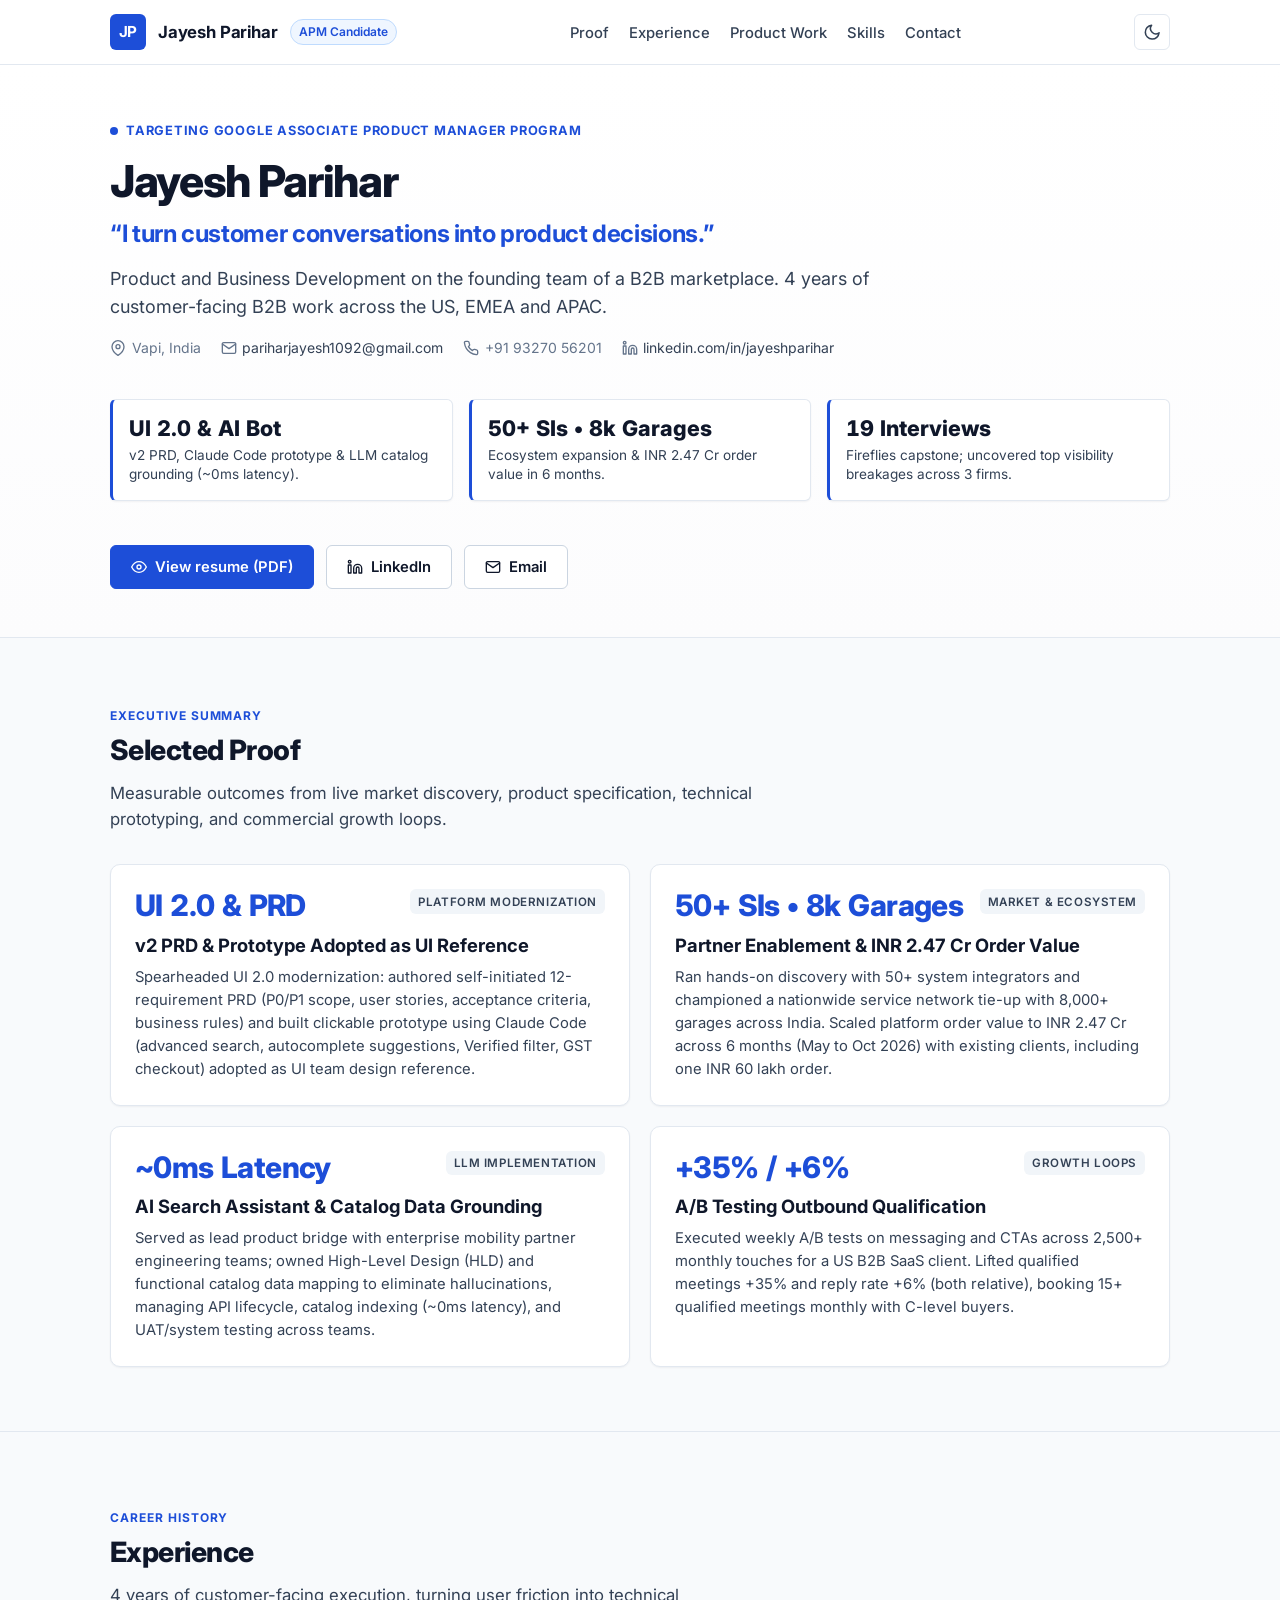
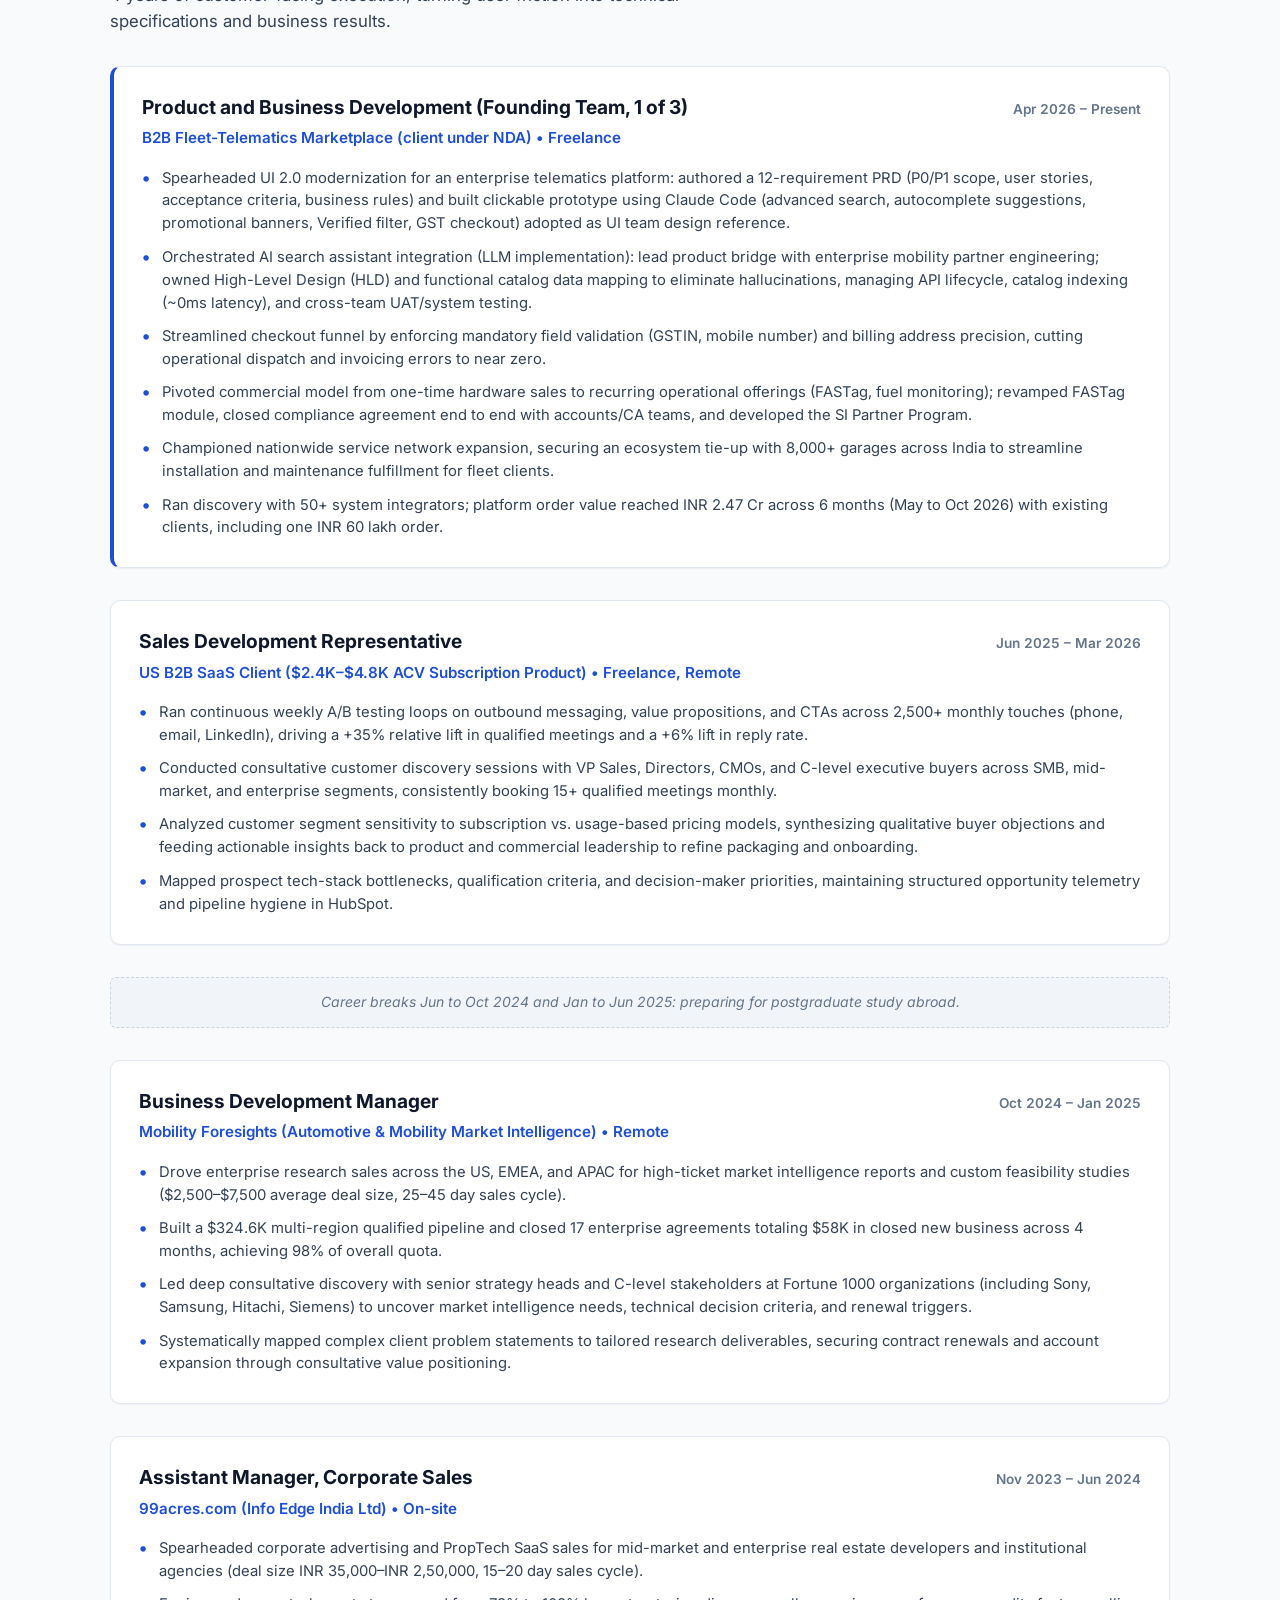
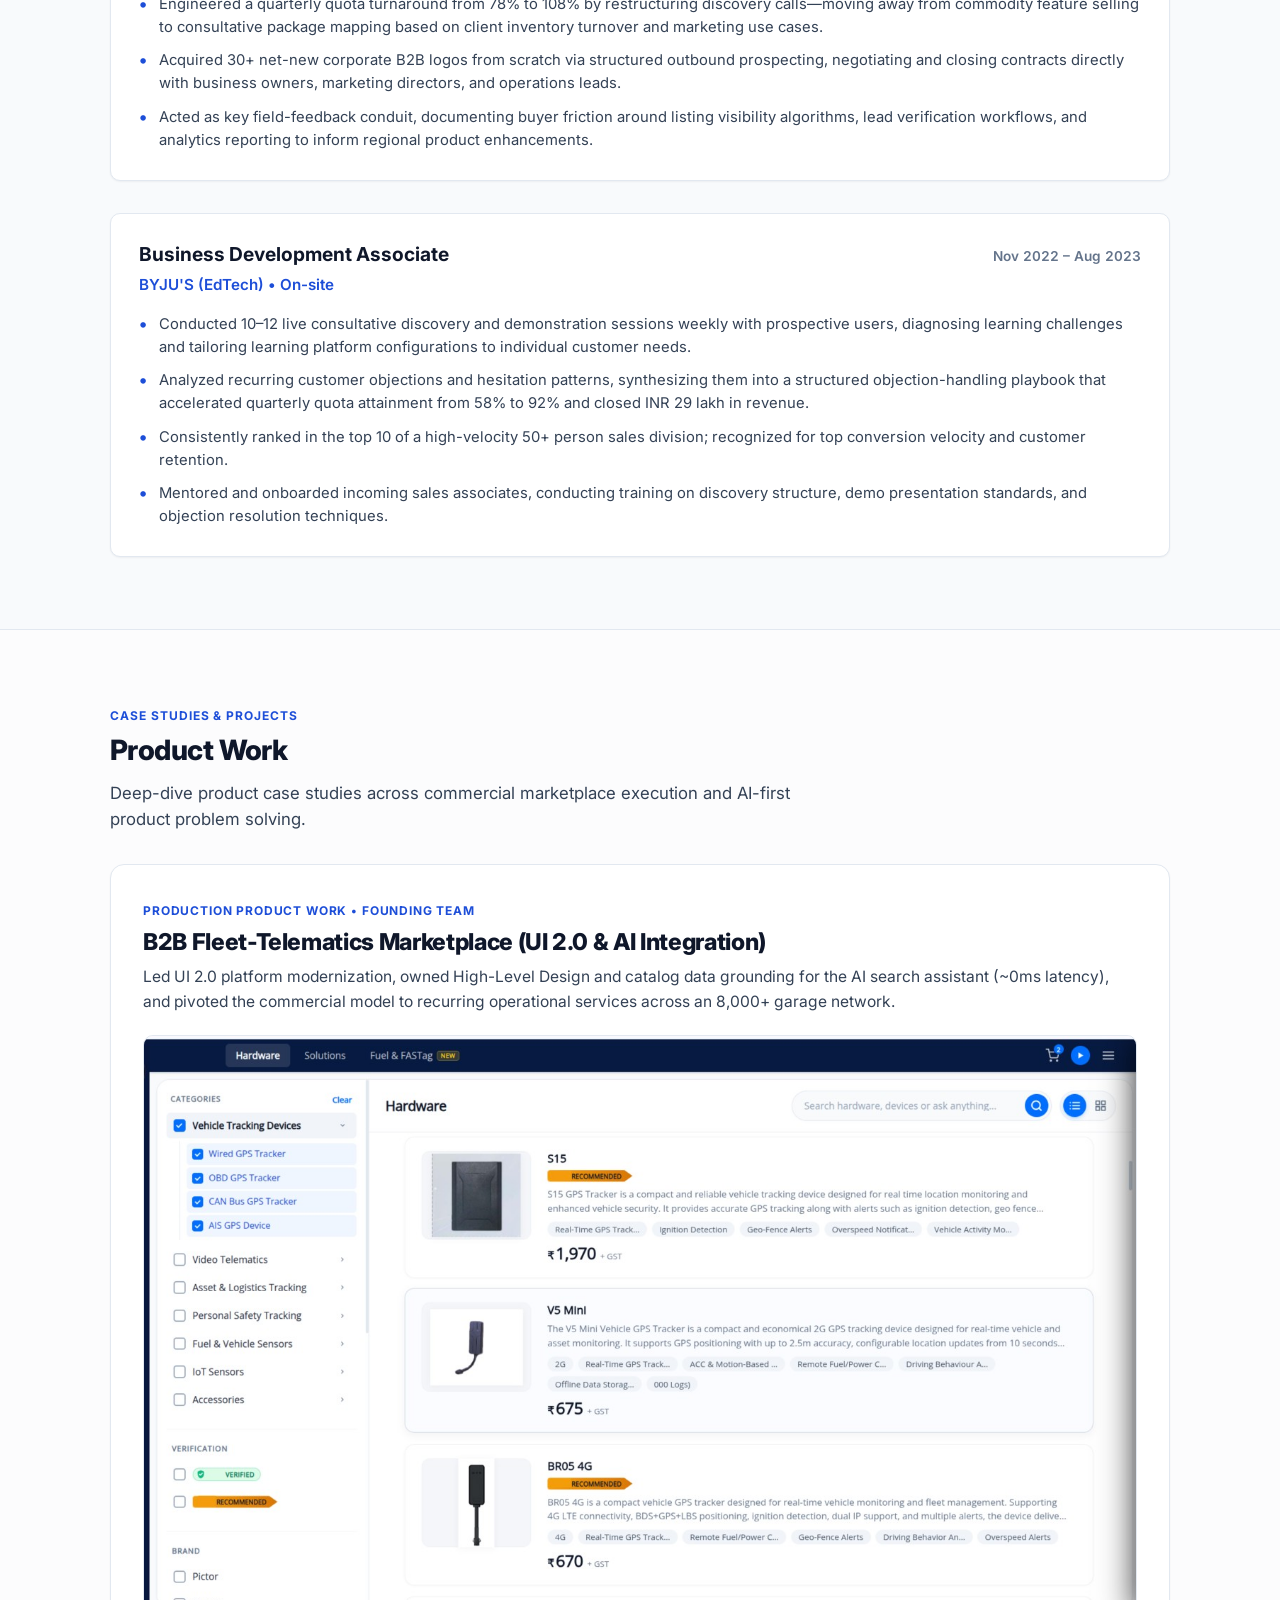
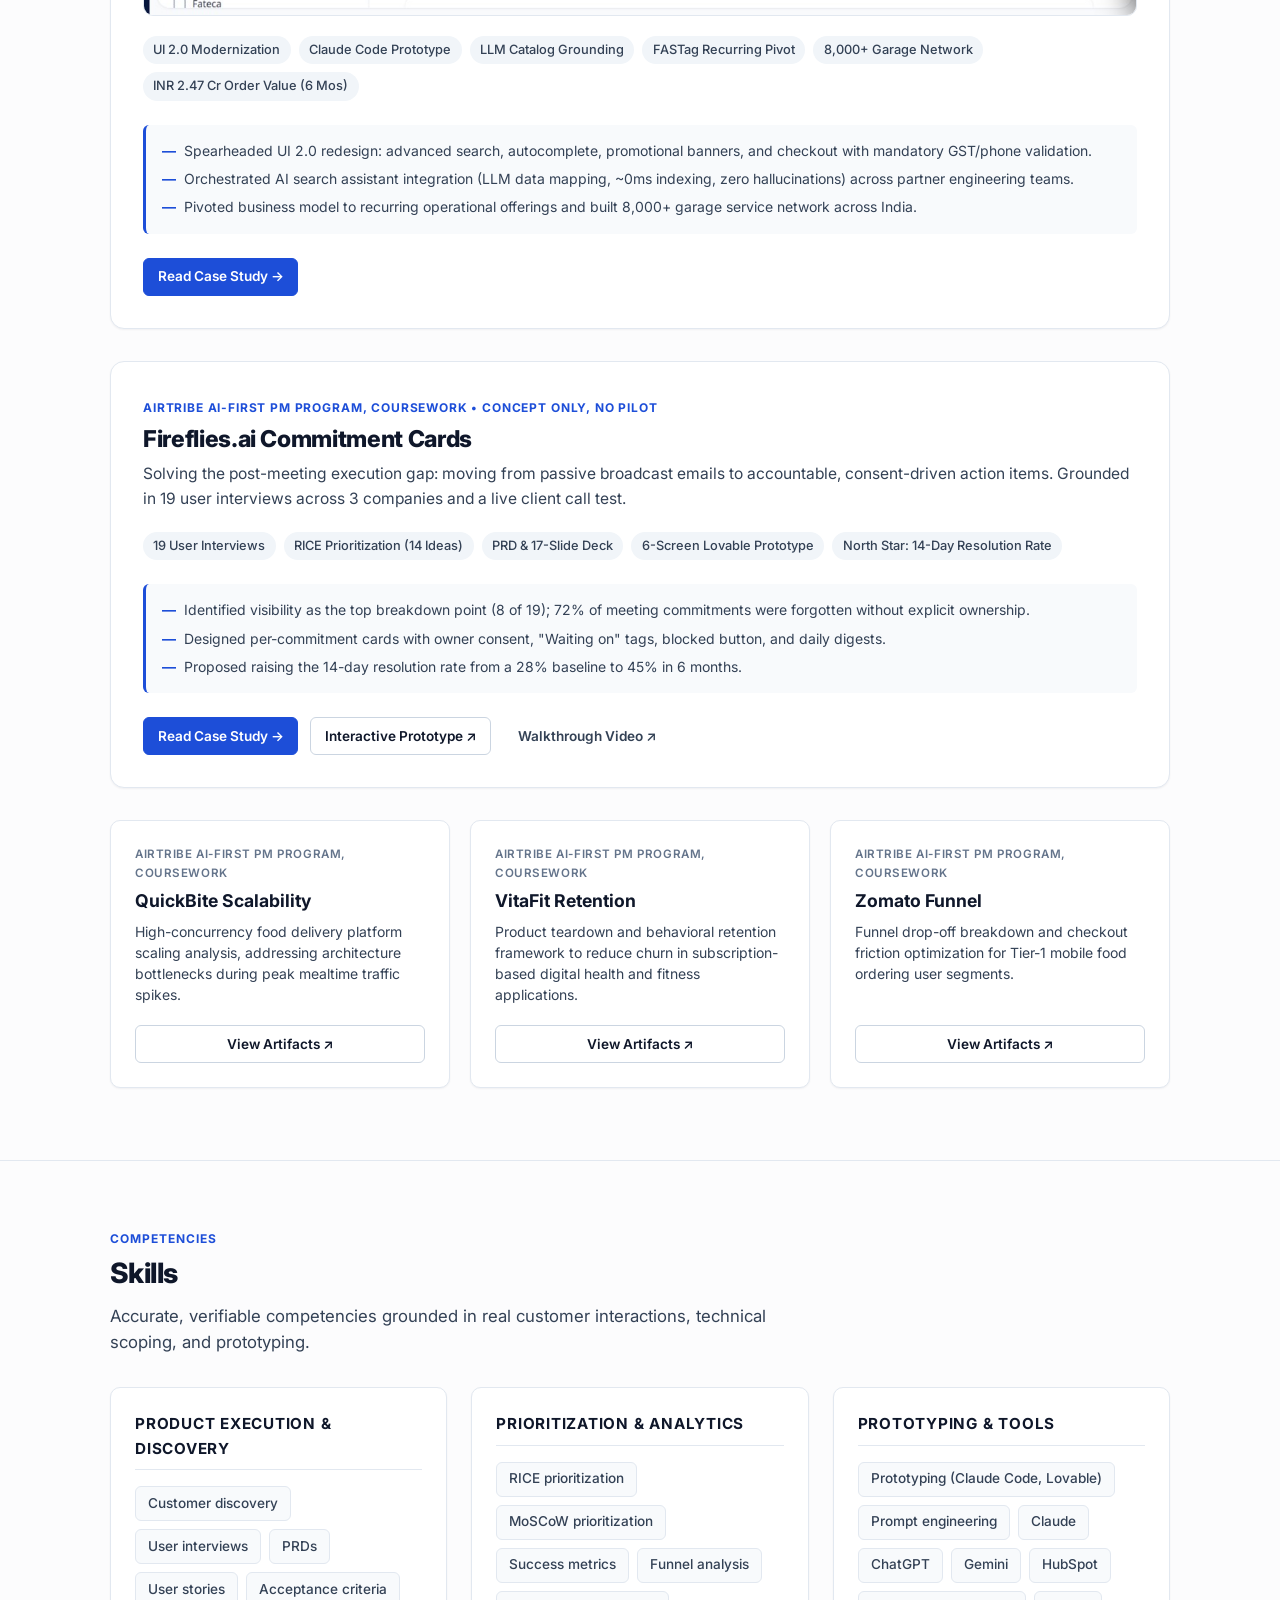
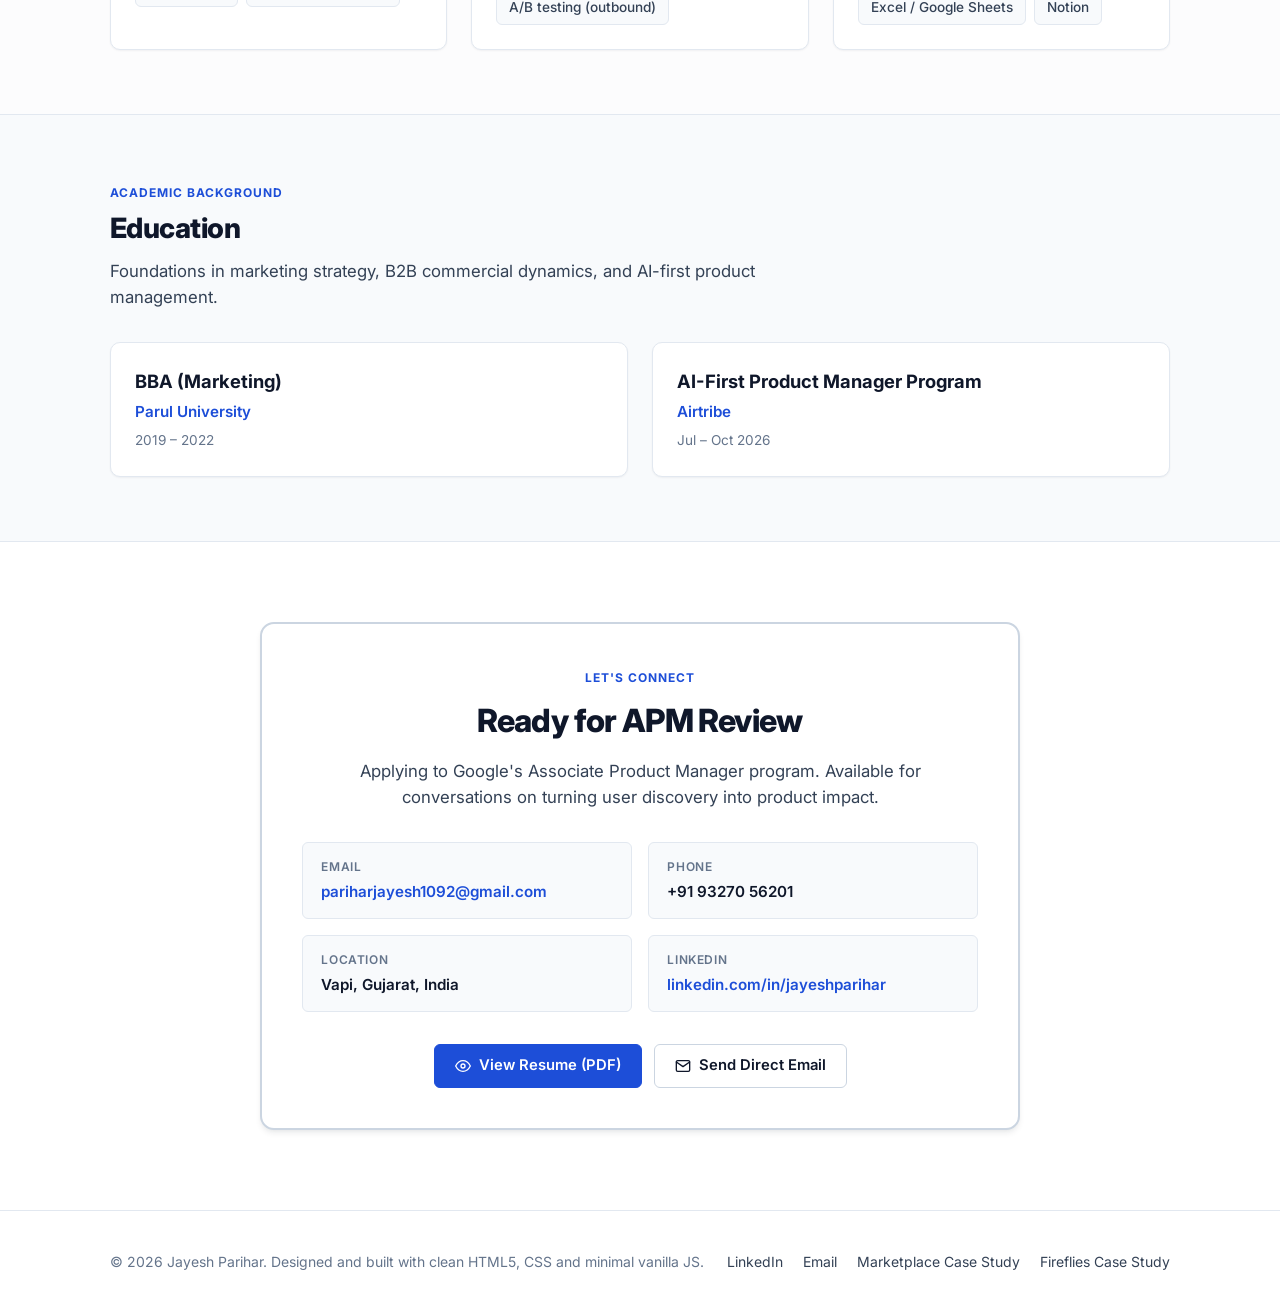
==== commit 40ced368: "Deploy index.html to portfolio" ====
--- a/index.html
+++ b/index.html
@@ -261,11 +261,13 @@
                 <h3 class="experience-role">Sales Development Representative</h3>
                 <span class="experience-period">Jun 2025 &ndash; Mar 2026</span>
               </div>
-              <p class="experience-company">US B2B SaaS client &bull; Freelance</p>
+              <p class="experience-company">US B2B SaaS Client ($2.4K&ndash;$4.8K ACV Subscription Product) &bull; Freelance, Remote</p>
             </div>
             <ul class="experience-bullets">
-              <li>Weekly A/B tests on messaging and CTAs across 2,500+ monthly touches, qualified meetings +35% and reply rate +6% (both relative).</li>
-              <li>Discovery with VP Sales, CMOs and C-level buyers; 15+ qualified meetings a month.</li>
+              <li>Ran continuous weekly A/B testing loops on outbound messaging, value propositions, and CTAs across 2,500+ monthly touches (phone, email, LinkedIn), driving a +35% relative lift in qualified meetings and a +6% lift in reply rate.</li>
+              <li>Conducted consultative customer discovery sessions with VP Sales, Directors, CMOs, and C-level executive buyers across SMB, mid-market, and enterprise segments, consistently booking 15+ qualified meetings monthly.</li>
+              <li>Analyzed customer segment sensitivity to subscription vs. usage-based pricing models, synthesizing qualitative buyer objections and feeding actionable insights back to product and commercial leadership to refine packaging and onboarding.</li>
+              <li>Mapped prospect tech-stack bottlenecks, qualification criteria, and decision-maker priorities, maintaining structured opportunity telemetry and pipeline hygiene in HubSpot.</li>
             </ul>
           </article>
 
@@ -281,10 +283,13 @@
                 <h3 class="experience-role">Business Development Manager</h3>
                 <span class="experience-period">Oct 2024 &ndash; Jan 2025</span>
               </div>
-              <p class="experience-company">Mobility Foresights</p>
+              <p class="experience-company">Mobility Foresights (Automotive &amp; Mobility Market Intelligence) &bull; Remote</p>
             </div>
             <ul class="experience-bullets">
-              <li>17 enterprise deals ($58K), $324.6K pipeline, 98% of quota, Fortune 1000 portfolio.</li>
+              <li>Drove enterprise research sales across the US, EMEA, and APAC for high-ticket market intelligence reports and custom feasibility studies ($2,500&ndash;$7,500 average deal size, 25&ndash;45 day sales cycle).</li>
+              <li>Built a $324.6K multi-region qualified pipeline and closed 17 enterprise agreements totaling $58K in closed new business across 4 months, achieving 98% of overall quota.</li>
+              <li>Led deep consultative discovery with senior strategy heads and C-level stakeholders at Fortune 1000 organizations (including Sony, Samsung, Hitachi, Siemens) to uncover market intelligence needs, technical decision criteria, and renewal triggers.</li>
+              <li>Systematically mapped complex client problem statements to tailored research deliverables, securing contract renewals and account expansion through consultative value positioning.</li>
             </ul>
           </article>
 
@@ -295,10 +300,13 @@
                 <h3 class="experience-role">Assistant Manager, Corporate Sales</h3>
                 <span class="experience-period">Nov 2023 &ndash; Jun 2024</span>
               </div>
-              <p class="experience-company">99acres.com (Info Edge)</p>
+              <p class="experience-company">99acres.com (Info Edge India Ltd) &bull; On-site</p>
             </div>
             <ul class="experience-bullets">
-              <li>Restructured discovery by mapping packages to use cases, quota attainment 78% to 108%, 30+ new B2B logos.</li>
+              <li>Spearheaded corporate advertising and PropTech SaaS sales for mid-market and enterprise real estate developers and institutional agencies (deal size INR 35,000&ndash;INR 2,50,000, 15&ndash;20 day sales cycle).</li>
+              <li>Engineered a quarterly quota turnaround from 78% to 108% by restructuring discovery calls—moving away from commodity feature selling to consultative package mapping based on client inventory turnover and marketing use cases.</li>
+              <li>Acquired 30+ net-new corporate B2B logos from scratch via structured outbound prospecting, negotiating and closing contracts directly with business owners, marketing directors, and operations leads.</li>
+              <li>Acted as key field-feedback conduit, documenting buyer friction around listing visibility algorithms, lead verification workflows, and analytics reporting to inform regional product enhancements.</li>
             </ul>
           </article>
 
@@ -309,10 +317,13 @@
                 <h3 class="experience-role">Business Development Associate</h3>
                 <span class="experience-period">Nov 2022 &ndash; Aug 2023</span>
               </div>
-              <p class="experience-company">BYJU'S</p>
+              <p class="experience-company">BYJU'S (EdTech) &bull; On-site</p>
             </div>
             <ul class="experience-bullets">
-              <li>Objection-handling playbook, quota attainment 58% to 92%, INR 29 lakh closed, consistently top 10 of a 50+ person team.</li>
+              <li>Conducted 10&ndash;12 live consultative discovery and demonstration sessions weekly with prospective users, diagnosing learning challenges and tailoring learning platform configurations to individual customer needs.</li>
+              <li>Analyzed recurring customer objections and hesitation patterns, synthesizing them into a structured objection-handling playbook that accelerated quarterly quota attainment from 58% to 92% and closed INR 29 lakh in revenue.</li>
+              <li>Consistently ranked in the top 10 of a high-velocity 50+ person sales division; recognized for top conversion velocity and customer retention.</li>
+              <li>Mentored and onboarded incoming sales associates, conducting training on discovery structure, demo presentation standards, and objection resolution techniques.</li>
             </ul>
           </article>
         </div>
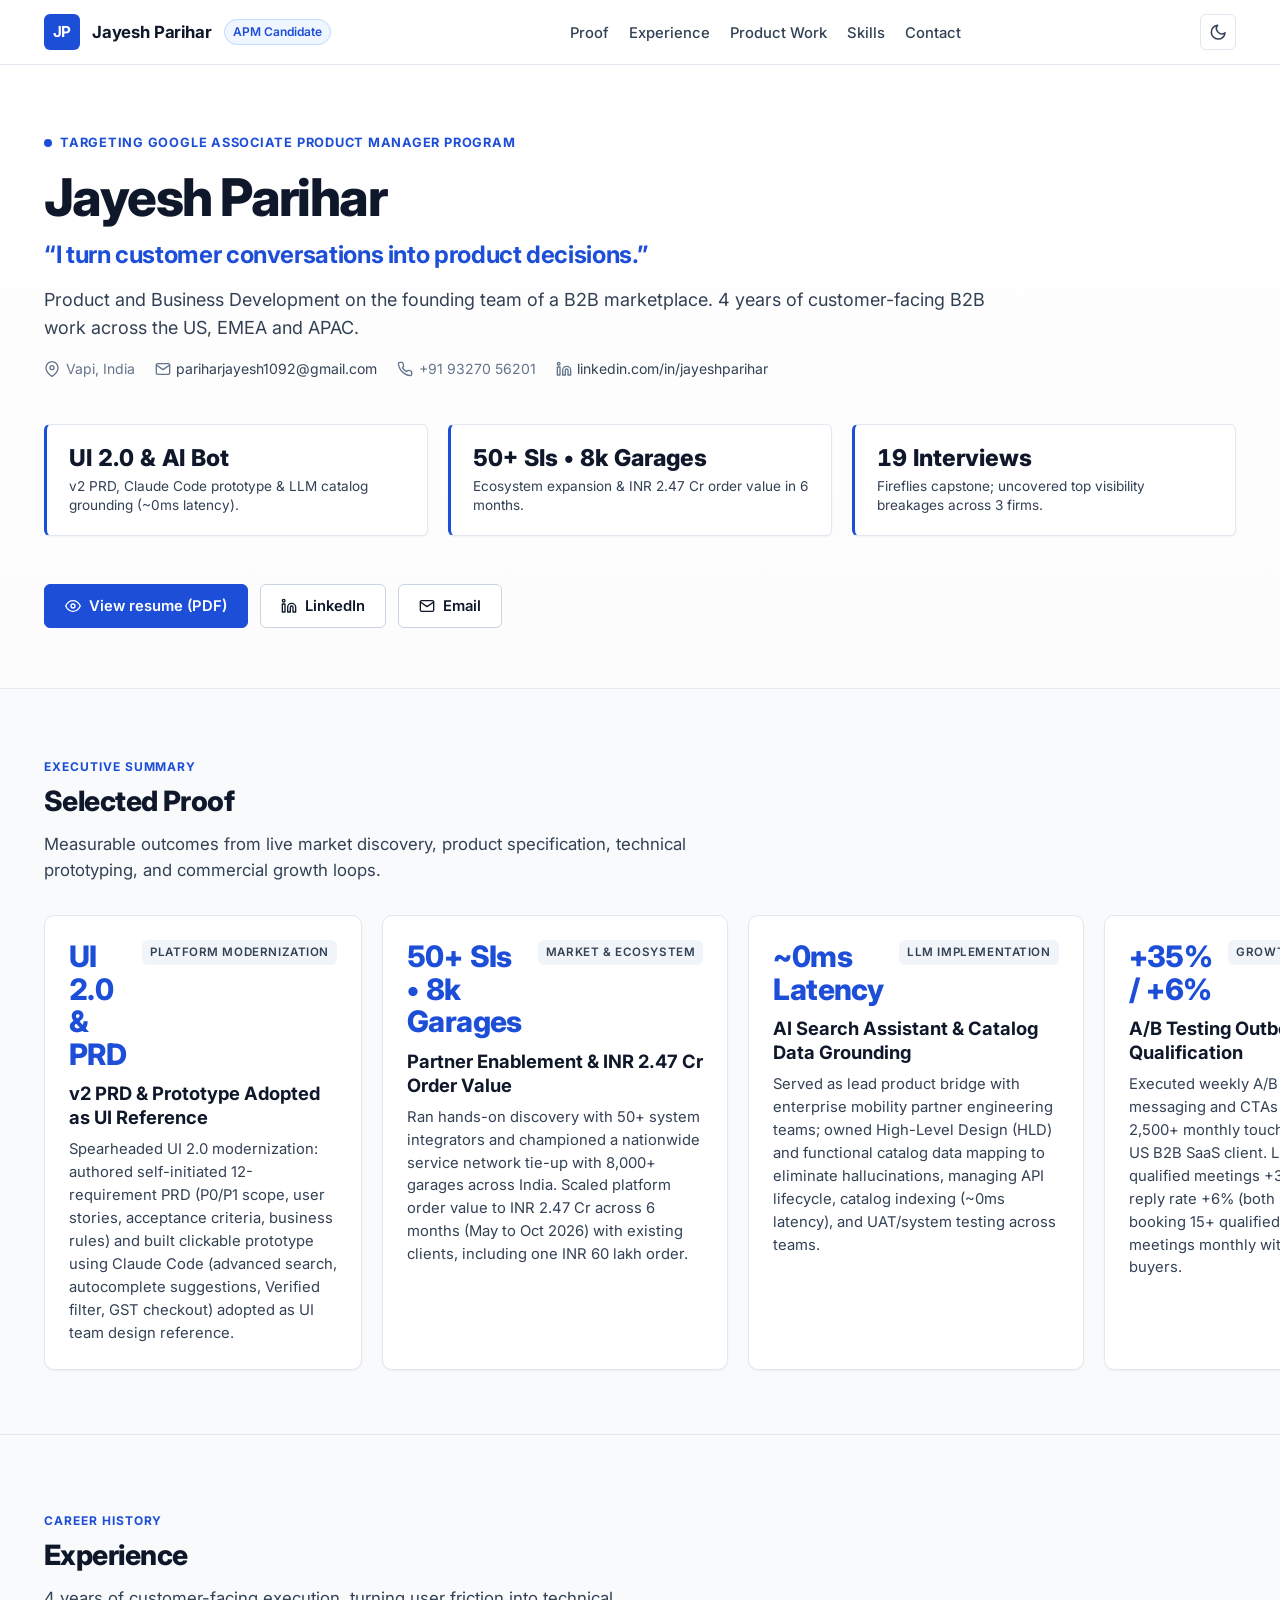
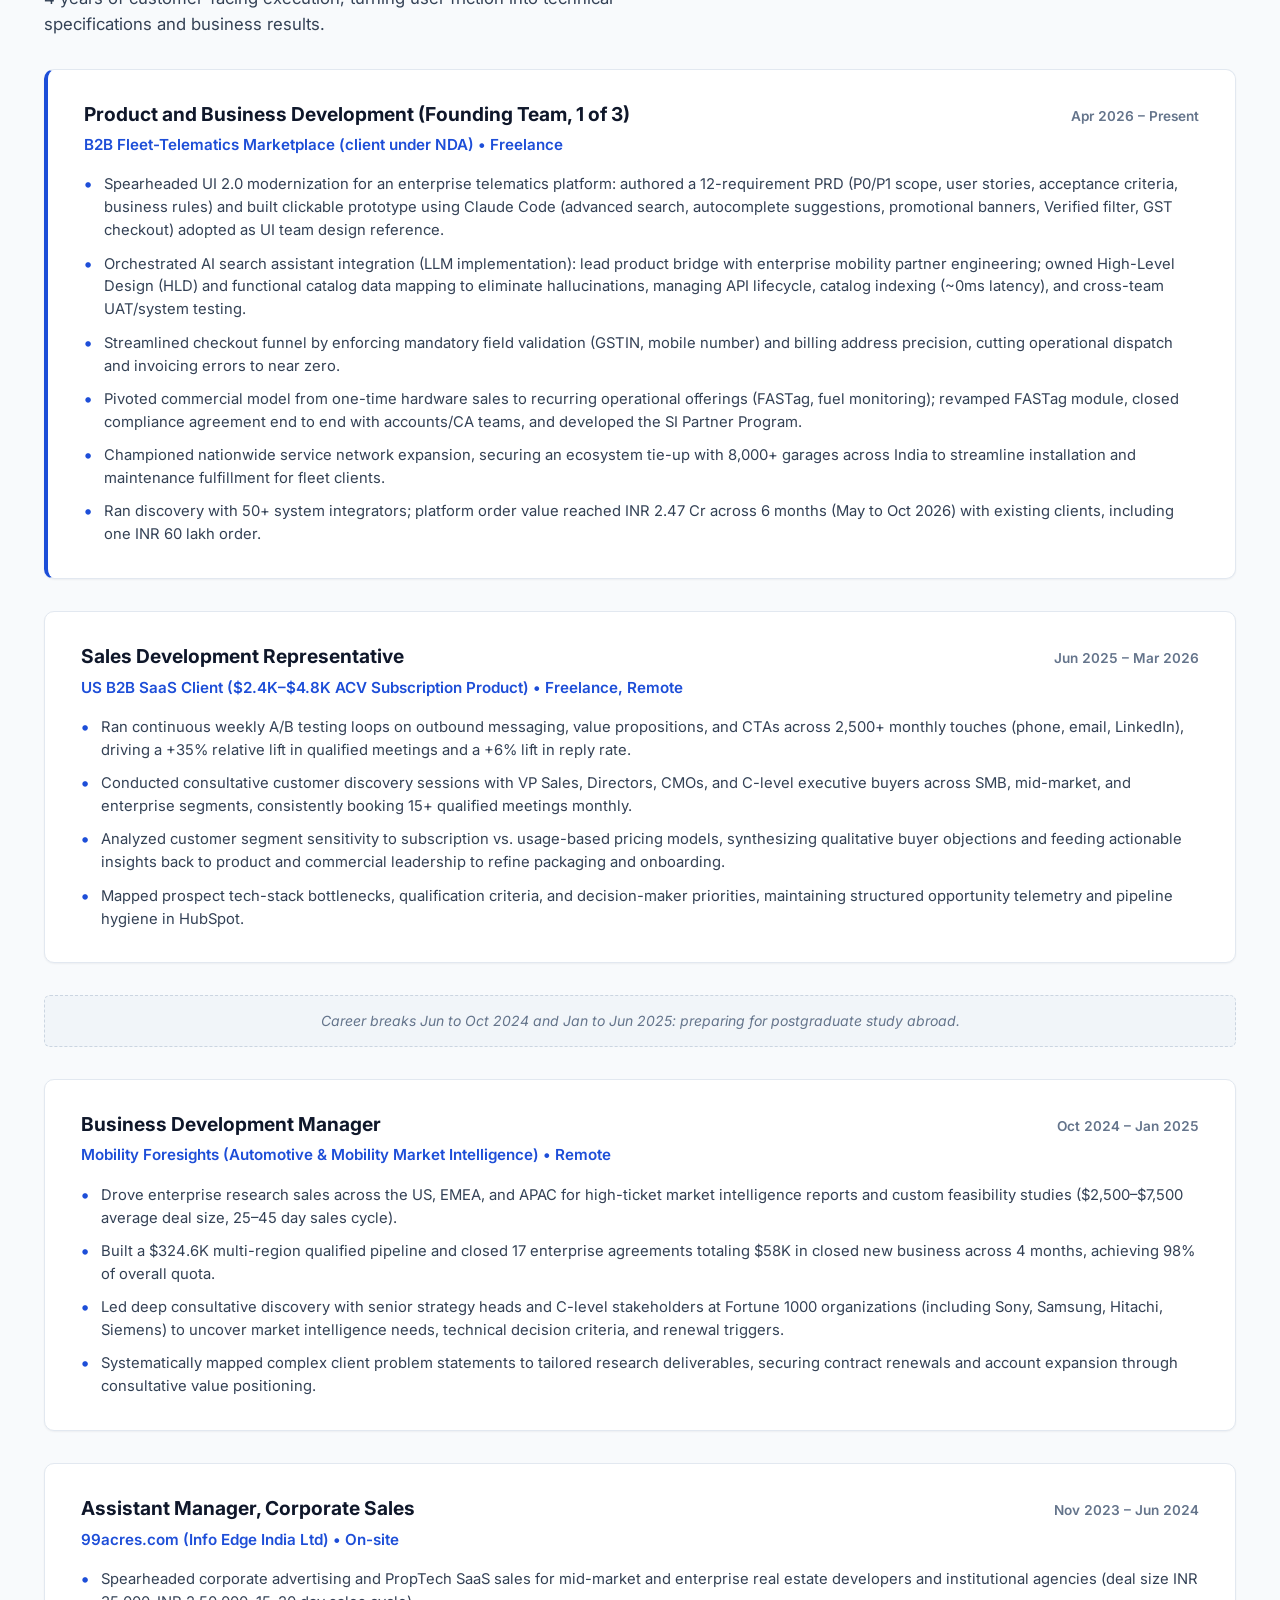
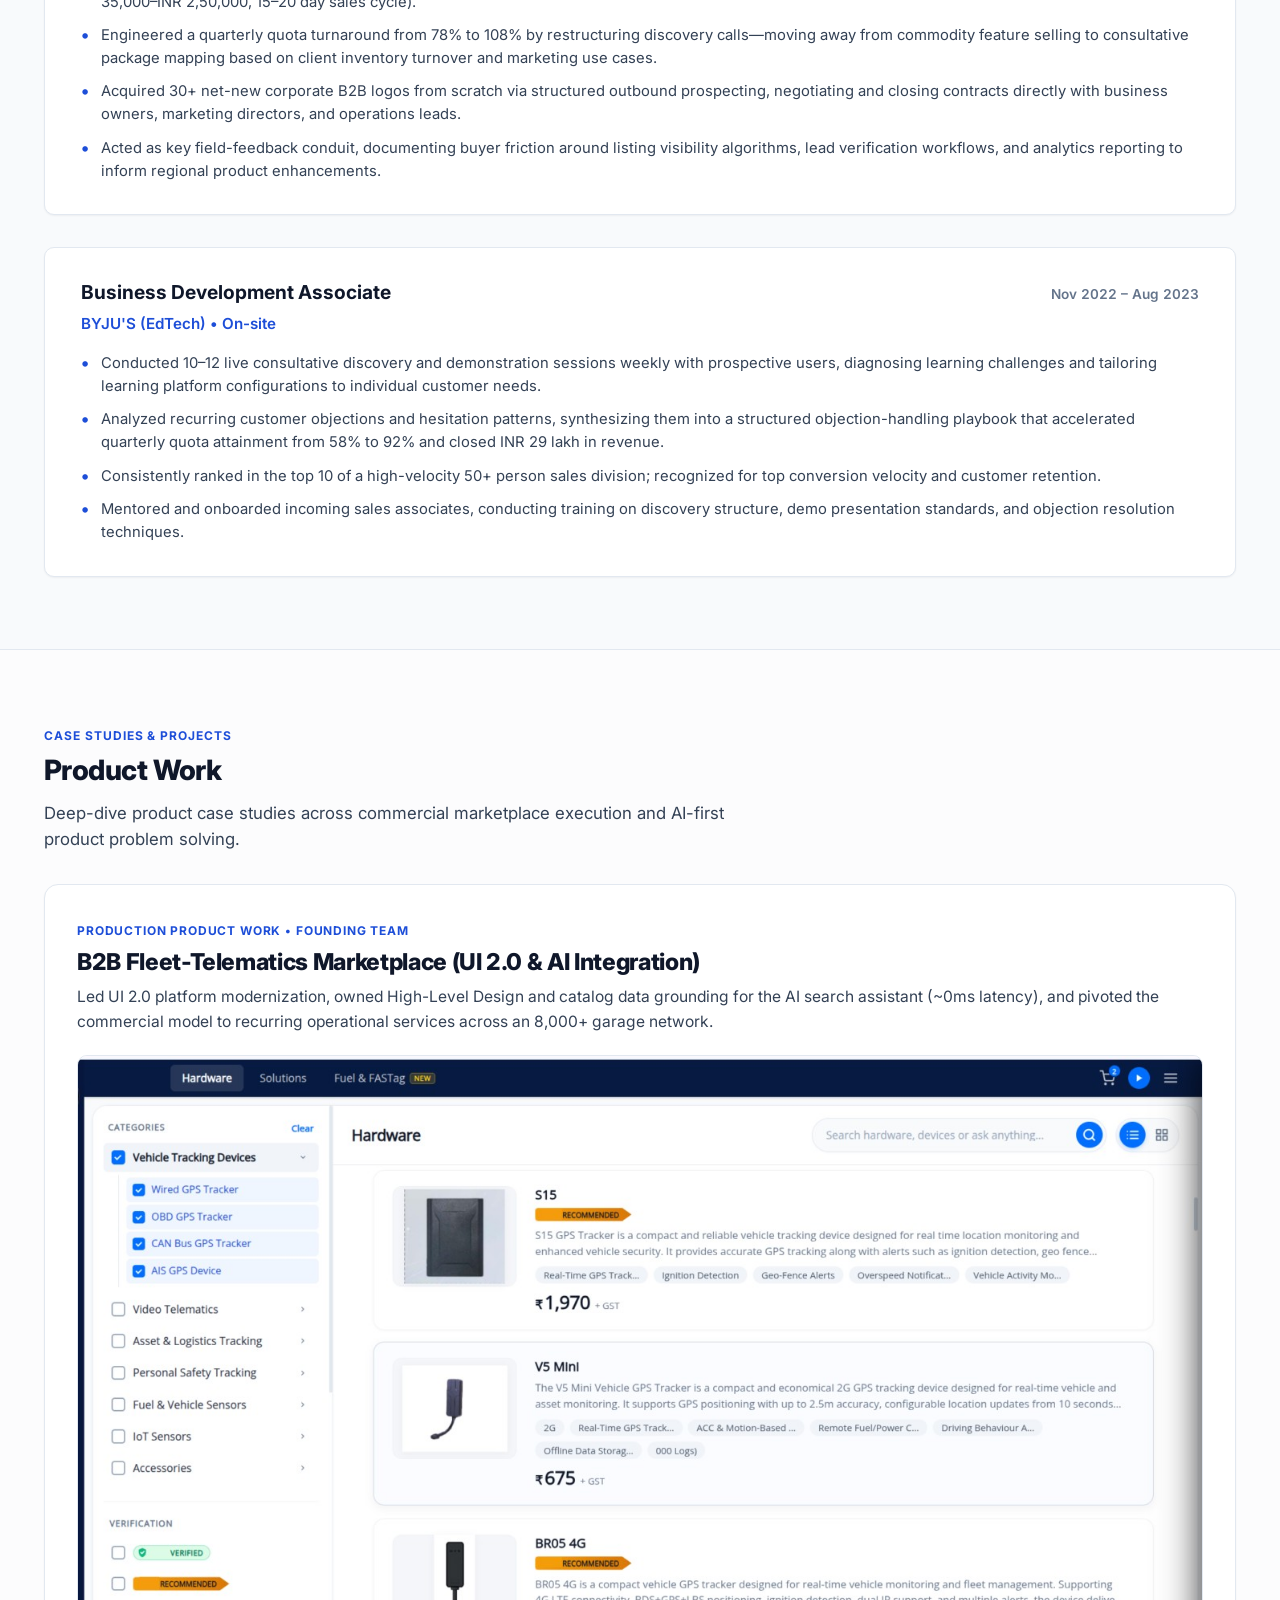
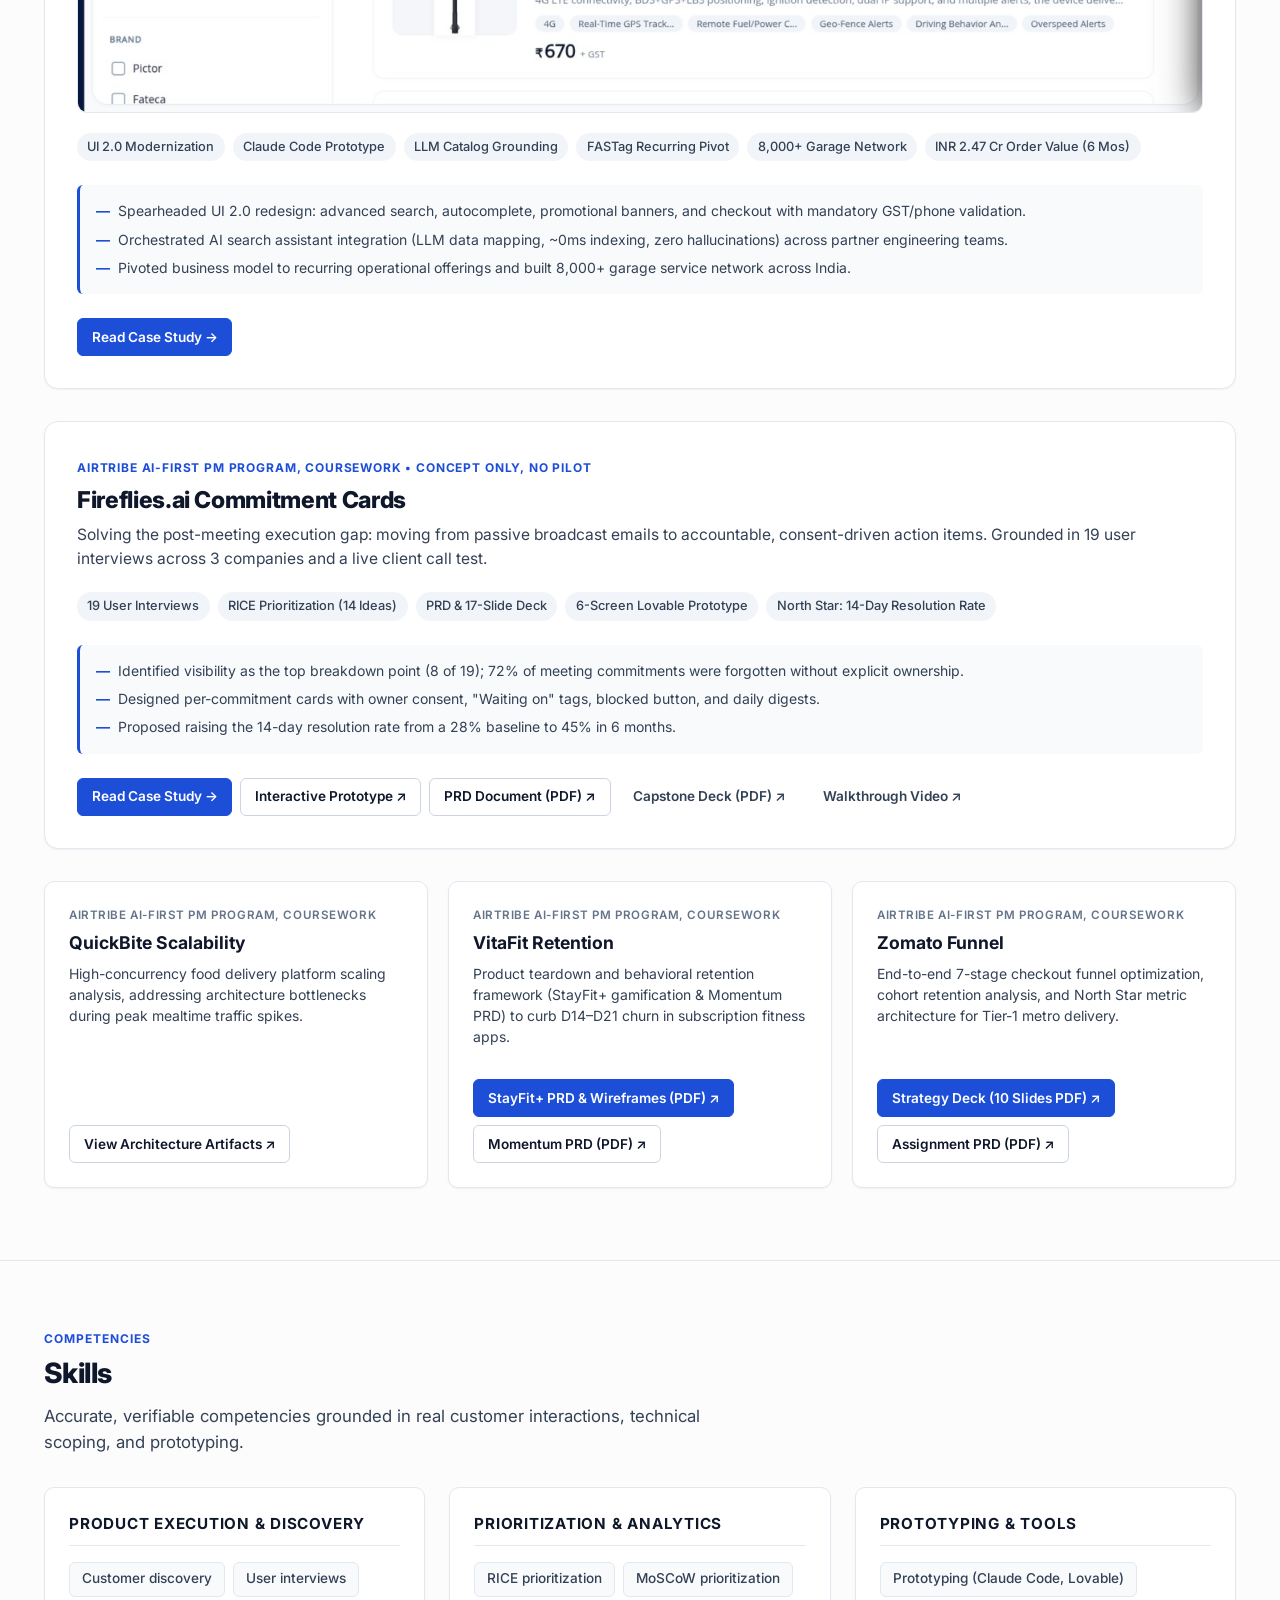
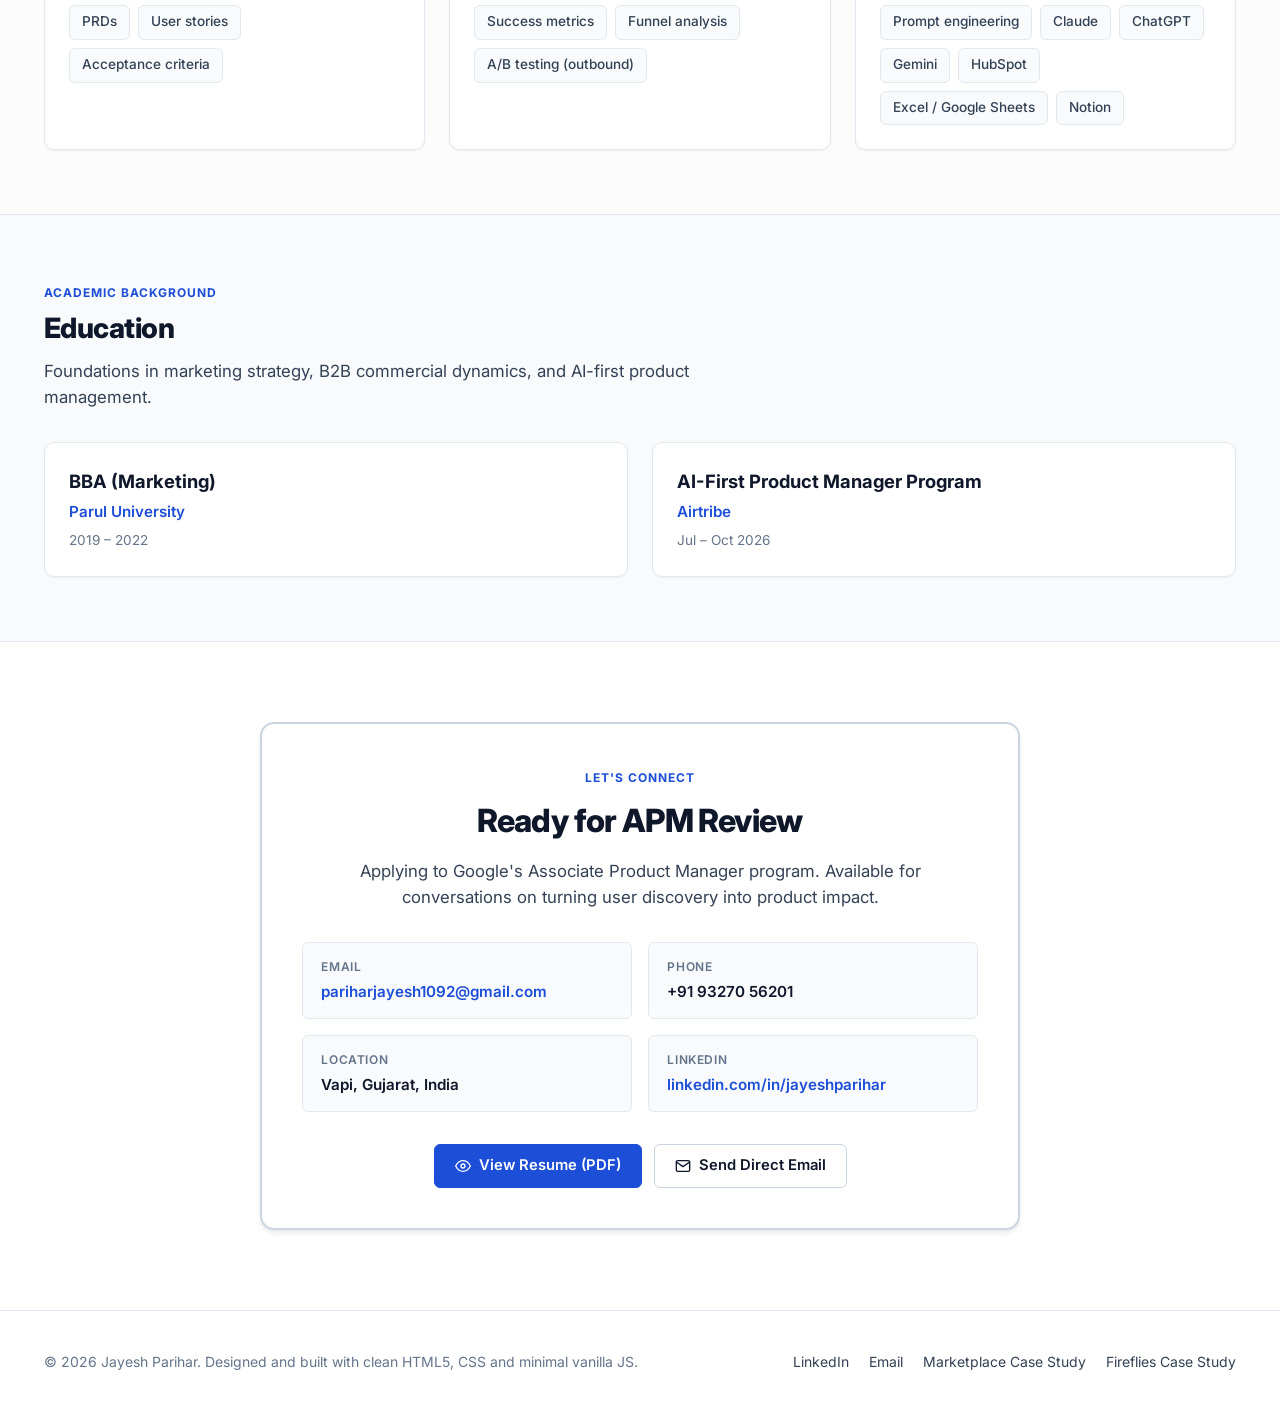
==== commit aec1fdac: "Deploy index.html to portfolio" ====
--- a/index.html
+++ b/index.html
@@ -391,9 +391,11 @@
                 <li>Proposed raising the 14-day resolution rate from a 28% baseline to 45% in 6 months.</li>
               </ul>
 
-              <div class="btn-group">
+              <div class="btn-group" style="flex-wrap: wrap; gap: 0.5rem;">
                 <a href="fireflies.html" class="btn btn-primary btn-sm">Read Case Study &rarr;</a>
                 <a href="https://prototype-jayeshparihar-fireflies.lovable.app/" target="_blank" rel="noopener noreferrer" class="btn btn-secondary btn-sm">Interactive Prototype &nearr;</a>
+                <a href="assets/docs/Fireflies_Commitment_Cards_PRD.pdf" target="_blank" rel="noopener noreferrer" class="btn btn-secondary btn-sm">PRD Document (PDF) &nearr;</a>
+                <a href="assets/docs/Fireflies_Product_Capstone_Deck.pdf" target="_blank" rel="noopener noreferrer" class="btn btn-subtle btn-sm">Capstone Deck (PDF) &nearr;</a>
                 <a href="https://docs.google.com/videos/d/1QSgAdmdterJbTSX83XRY1lEwKf9WvQEogKgqtLzk15k/play?usp=sharing" target="_blank" rel="noopener noreferrer" class="btn btn-subtle btn-sm">Walkthrough Video &nearr;</a>
               </div>
             </div>
@@ -407,23 +409,31 @@
             <span class="coursework-tag">Airtribe AI-First PM Program, coursework</span>
             <h3 class="coursework-title">QuickBite Scalability</h3>
             <p class="coursework-desc">High-concurrency food delivery platform scaling analysis, addressing architecture bottlenecks during peak mealtime traffic spikes.</p>
-            <a href="https://drive.google.com/drive/folders/1hetLCQZM70tPiogdgZEg6RabS2j36DfJ?usp=sharing" target="_blank" rel="noopener noreferrer" class="btn btn-secondary btn-sm">View Artifacts &nearr;</a>
+            <div class="btn-group" style="margin-top: 0.75rem;">
+              <a href="https://drive.google.com/drive/folders/1hetLCQZM70tPiogdgZEg6RabS2j36DfJ?usp=sharing" target="_blank" rel="noopener noreferrer" class="btn btn-secondary btn-sm">View Architecture Artifacts &nearr;</a>
+            </div>
           </article>
 
           <!-- Project 4: VitaFit -->
           <article class="coursework-card">
             <span class="coursework-tag">Airtribe AI-First PM Program, coursework</span>
             <h3 class="coursework-title">VitaFit Retention</h3>
-            <p class="coursework-desc">Product teardown and behavioral retention framework to reduce churn in subscription-based digital health and fitness applications.</p>
-            <a href="https://drive.google.com/drive/folders/1rIzEcnZ0xjpjdly0ufFX32RzvtFI2Ymj?usp=sharing" target="_blank" rel="noopener noreferrer" class="btn btn-secondary btn-sm">View Artifacts &nearr;</a>
+            <p class="coursework-desc">Product teardown and behavioral retention framework (StayFit+ gamification &amp; Momentum PRD) to curb D14&ndash;D21 churn in subscription fitness apps.</p>
+            <div class="btn-group" style="margin-top: 0.75rem; flex-wrap: wrap; gap: 0.5rem;">
+              <a href="assets/docs/VitaFit_StayFit_PRD_Design.pdf" target="_blank" rel="noopener noreferrer" class="btn btn-primary btn-sm">StayFit+ PRD &amp; Wireframes (PDF) &nearr;</a>
+              <a href="assets/docs/VitaFit_Momentum_PRD.pdf" target="_blank" rel="noopener noreferrer" class="btn btn-secondary btn-sm">Momentum PRD (PDF) &nearr;</a>
+            </div>
           </article>
 
           <!-- Project 5: Zomato -->
           <article class="coursework-card">
             <span class="coursework-tag">Airtribe AI-First PM Program, coursework</span>
             <h3 class="coursework-title">Zomato Funnel</h3>
-            <p class="coursework-desc">Funnel drop-off breakdown and checkout friction optimization for Tier-1 mobile food ordering user segments.</p>
-            <a href="https://drive.google.com/drive/folders/1Mhw-GRTe4l4HuhK_TYTQovmaXfUU87gH?usp=sharing" target="_blank" rel="noopener noreferrer" class="btn btn-secondary btn-sm">View Artifacts &nearr;</a>
+            <p class="coursework-desc">End-to-end 7-stage checkout funnel optimization, cohort retention analysis, and North Star metric architecture for Tier-1 metro delivery.</p>
+            <div class="btn-group" style="margin-top: 0.75rem; flex-wrap: wrap; gap: 0.5rem;">
+              <a href="assets/docs/Zomato_Delivery_Optimization_Deck.pdf" target="_blank" rel="noopener noreferrer" class="btn btn-primary btn-sm">Strategy Deck (10 Slides PDF) &nearr;</a>
+              <a href="assets/docs/Zomato_Delivery_Optimization_PRD.pdf" target="_blank" rel="noopener noreferrer" class="btn btn-secondary btn-sm">Assignment PRD (PDF) &nearr;</a>
+            </div>
           </article>
         </div>
       </div>
--- a/assets/css/style.css
+++ b/assets/css/style.css
@@ -40,8 +40,9 @@
   --font-mono: ui-monospace, SFMono-Regular, Menlo, Monaco, Consolas, "Liberation Mono", "Courier New", monospace;
 
   /* Layout */
-  --container-max: 1100px;
-  --container-reading: 780px;
+  --container-max: 1240px;
+  --container-wide: 1400px;
+  --container-reading: 820px;
   --radius-sm: 6px;
   --radius-md: 10px;
   --radius-lg: 14px;
@@ -221,8 +222,8 @@
   max-width: var(--container-max);
   margin-left: auto;
   margin-right: auto;
-  padding-left: 1.25rem;
-  padding-right: 1.25rem;
+  padding-left: 1.5rem;
+  padding-right: 1.5rem;
 }
 
 .container-narrow {
@@ -1765,6 +1766,102 @@
 }
 
 /* --------------------------------------------------------------------------
+   Desktop & Wide Screen Scaling
+   Utilizes full desktop real estate with balanced margins and rich hierarchy
+   -------------------------------------------------------------------------- */
+@media (min-width: 1024px) {
+  .hero-section {
+    padding: 4.25rem 0 3.75rem 0;
+  }
+  .hero-name {
+    font-size: 3.25rem;
+  }
+  .hero-headline {
+    font-size: 1.5rem;
+  }
+  .hero-subline {
+    font-size: 1.125rem;
+    max-width: 980px;
+  }
+  .hero-proof-chips {
+    gap: 1.25rem;
+    margin: 1.75rem 0 2rem 0;
+  }
+  .proof-chip {
+    padding: 1.25rem 1.35rem;
+  }
+  .proof-chip-stat {
+    font-size: 1.45rem;
+  }
+  .experience-item {
+    padding: 2rem 2.25rem;
+  }
+}
+
+@media (min-width: 1200px) {
+  .proof-cards-grid {
+    grid-template-columns: repeat(4, 1fr);
+    gap: 1.25rem;
+  }
+  .proof-card {
+    display: flex;
+    flex-direction: column;
+    padding: 1.5rem;
+  }
+  .proof-card-body {
+    flex-grow: 1;
+  }
+}
+
+@media (min-width: 1400px) {
+  :root {
+    --container-max: 1360px;
+  }
+  .container {
+    padding-left: 2rem;
+    padding-right: 2rem;
+  }
+  .hero-section {
+    padding: 4.75rem 0 4.25rem 0;
+  }
+  .hero-name {
+    font-size: 3.5rem;
+  }
+  .hero-headline {
+    font-size: 1.6rem;
+  }
+  .proof-card {
+    padding: 1.75rem;
+  }
+  .experience-item {
+    padding: 2.25rem 2.5rem;
+  }
+  .case-body-layout {
+    grid-template-columns: 280px 1fr;
+    gap: 4rem;
+  }
+}
+
+@media (min-width: 1680px) {
+  :root {
+    --container-max: 1480px;
+  }
+  .container {
+    padding-left: 2.5rem;
+    padding-right: 2.5rem;
+  }
+  .proof-cards-grid {
+    gap: 1.5rem;
+  }
+  .proof-chip {
+    padding: 1.5rem 1.65rem;
+  }
+  .experience-item {
+    padding: 2.5rem 2.75rem;
+  }
+}
+
+/* --------------------------------------------------------------------------
    Responsive Breakpoints
    Fluid scaling from 360px mobile to 1100px+ desktop
    -------------------------------------------------------------------------- */
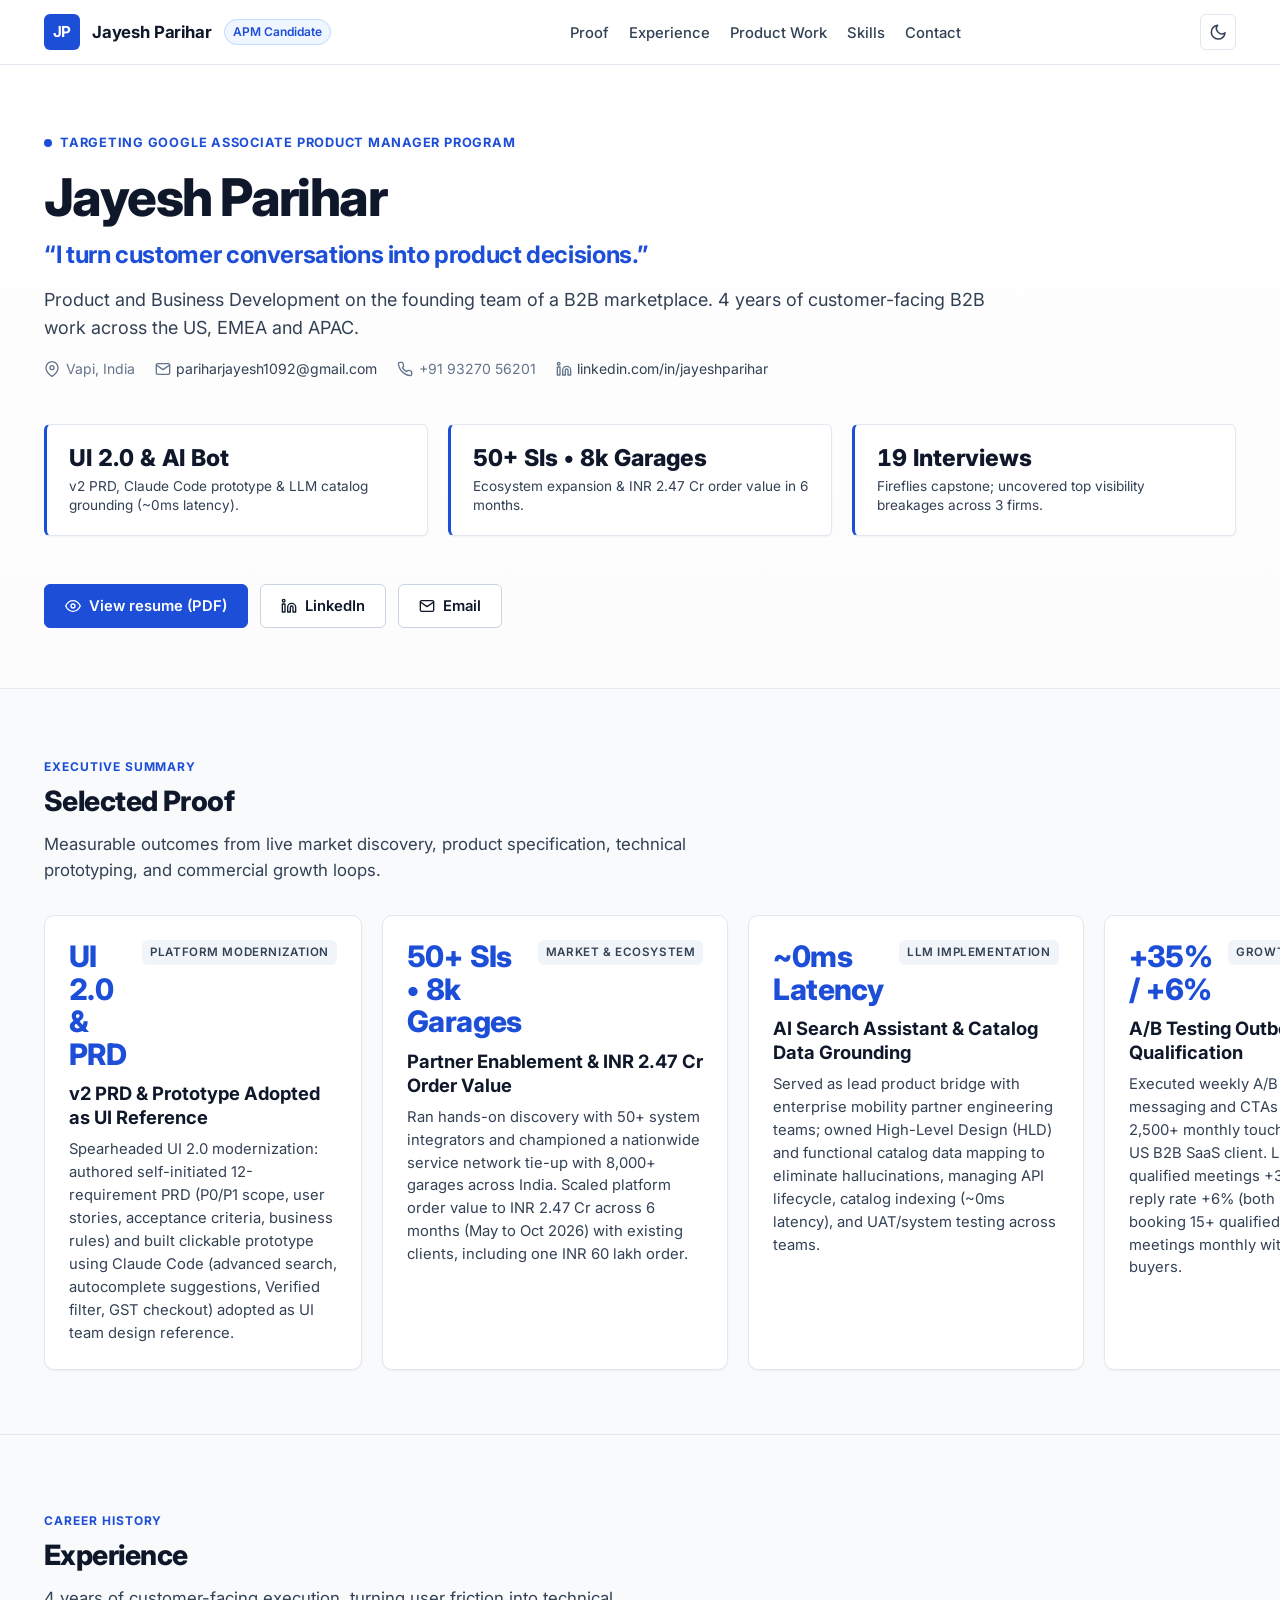
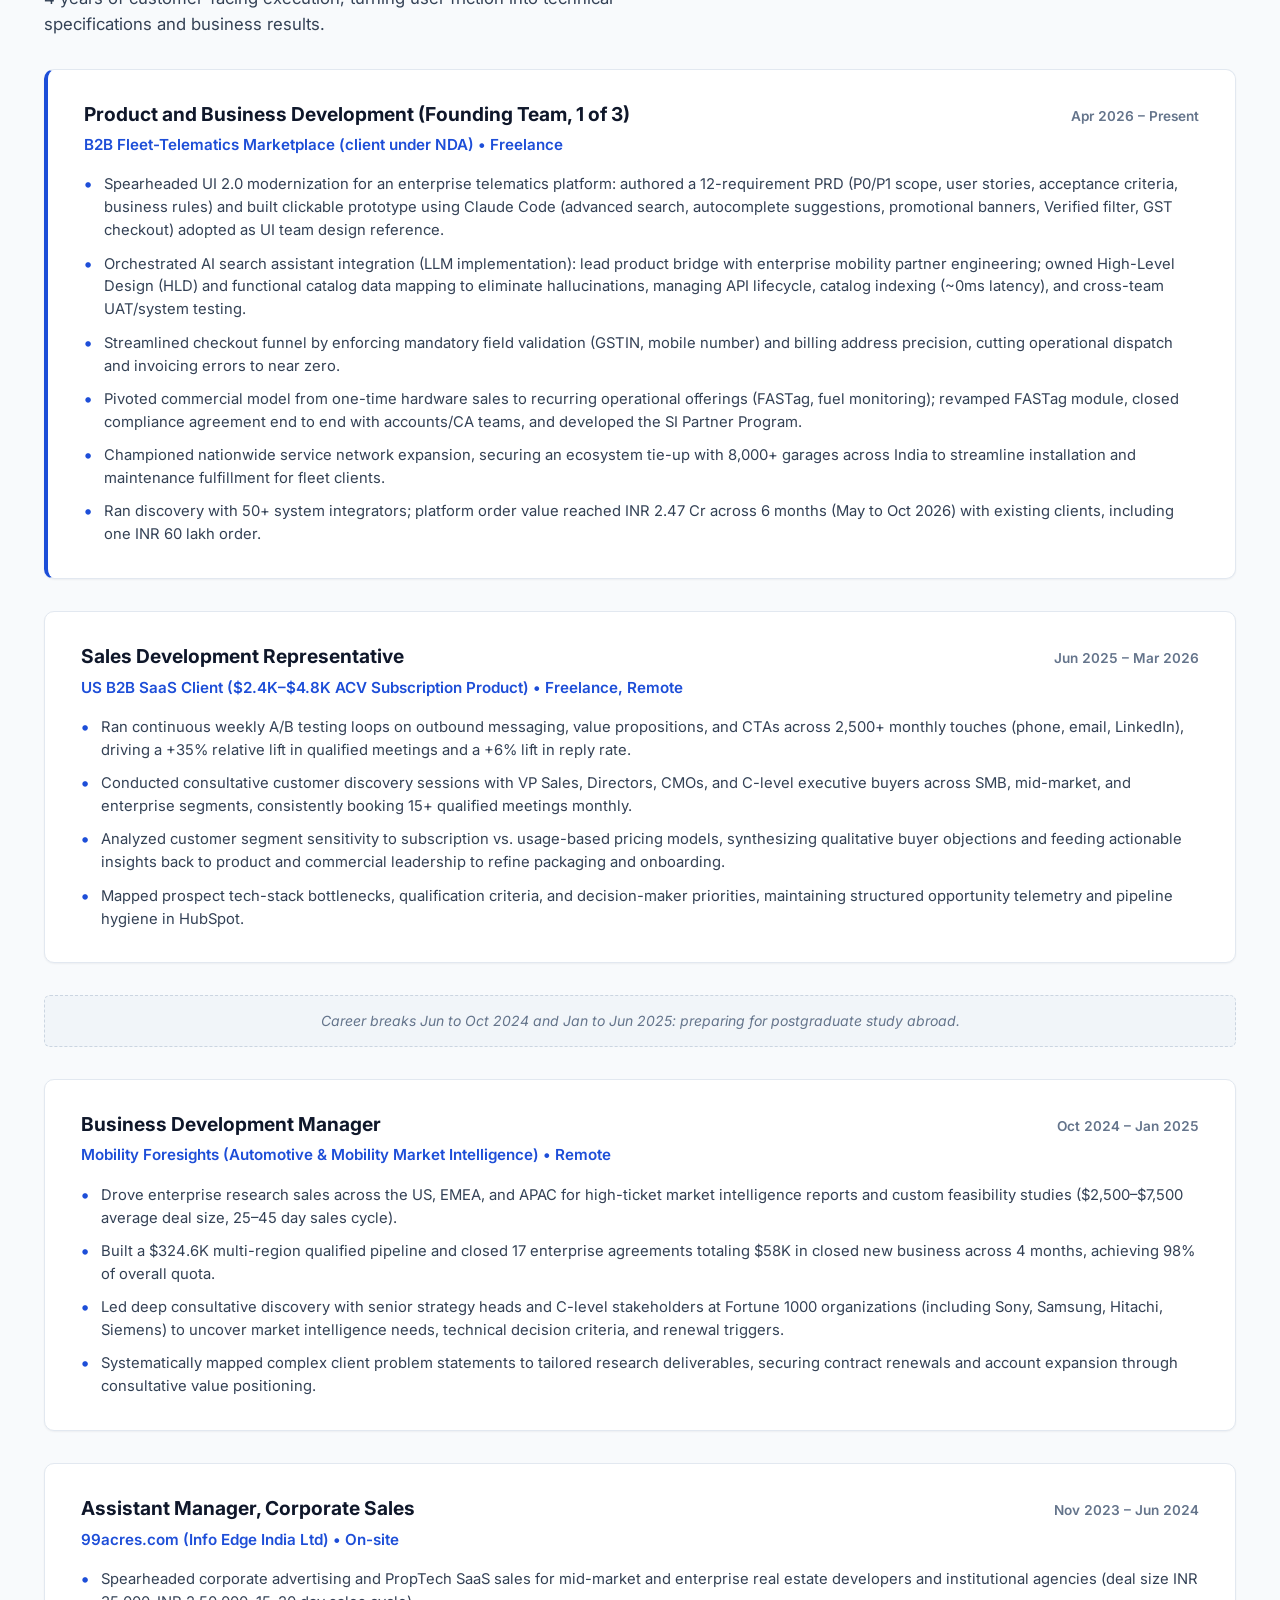
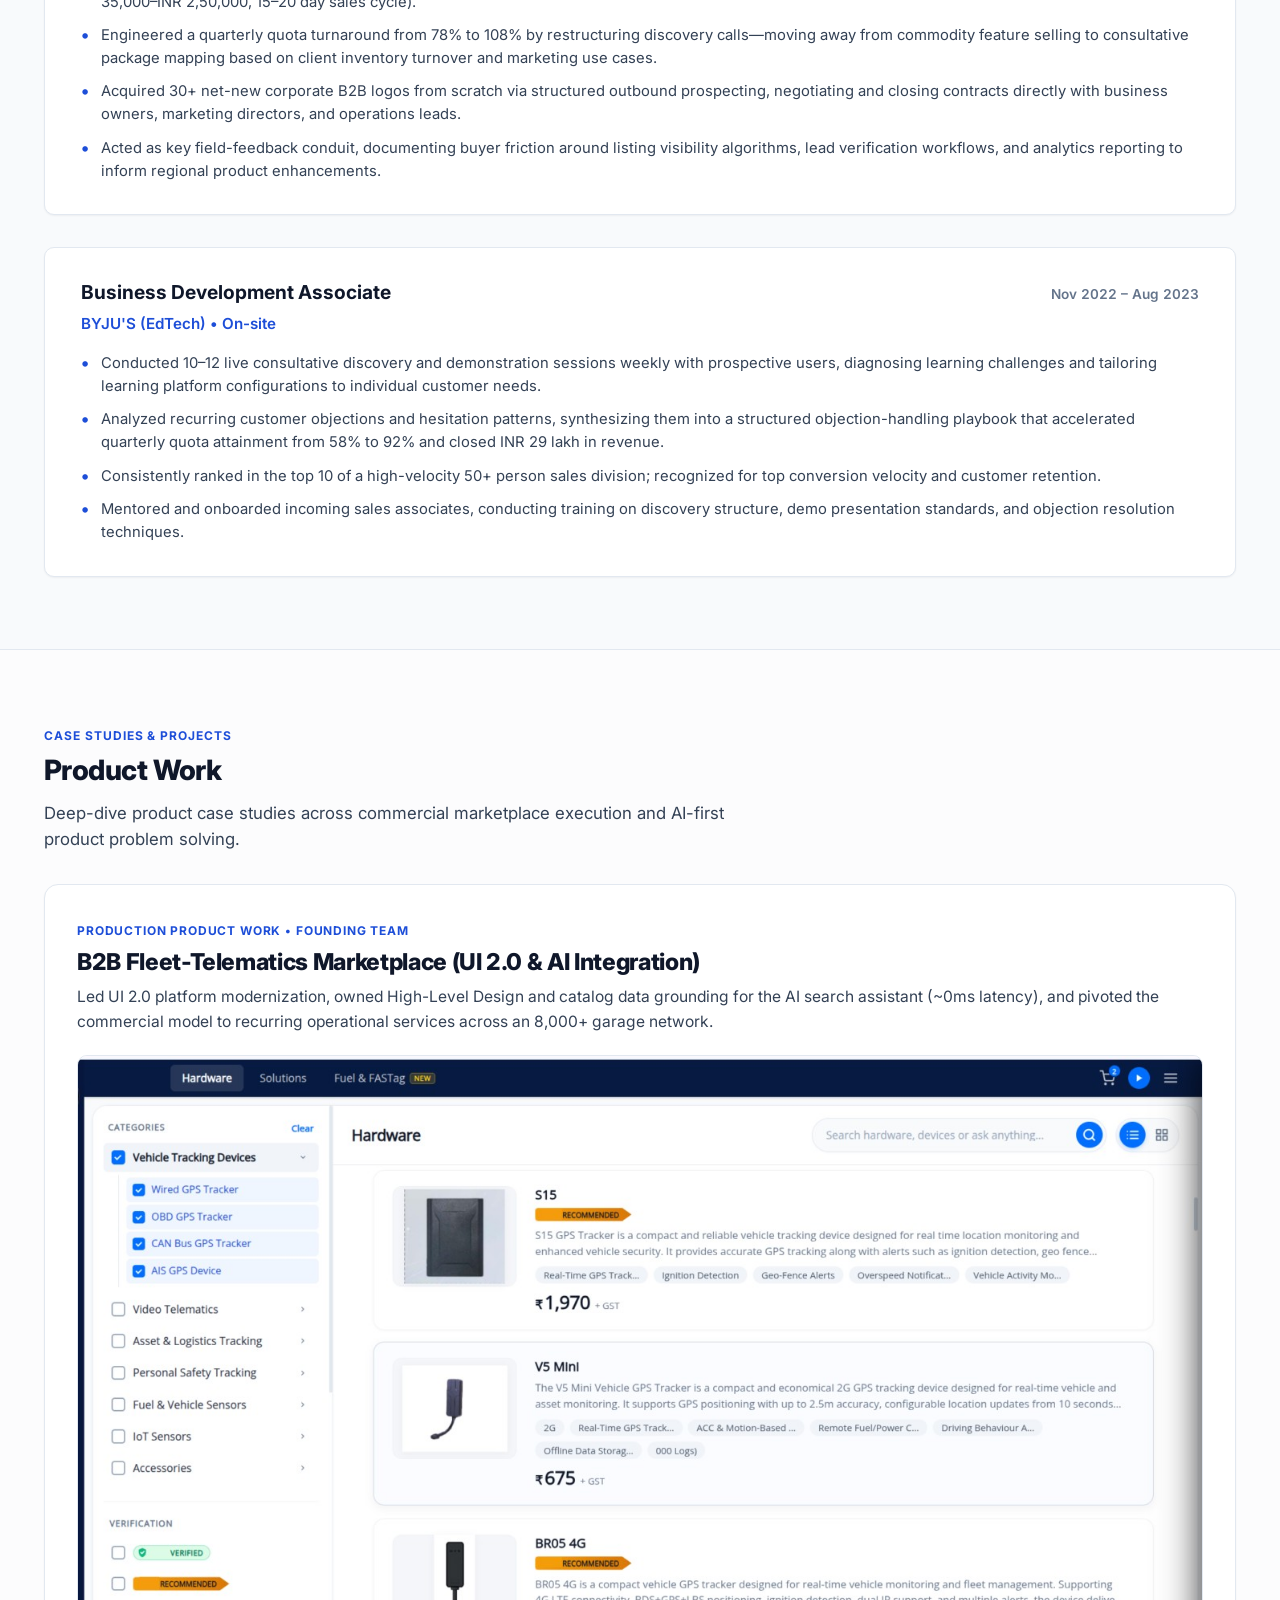
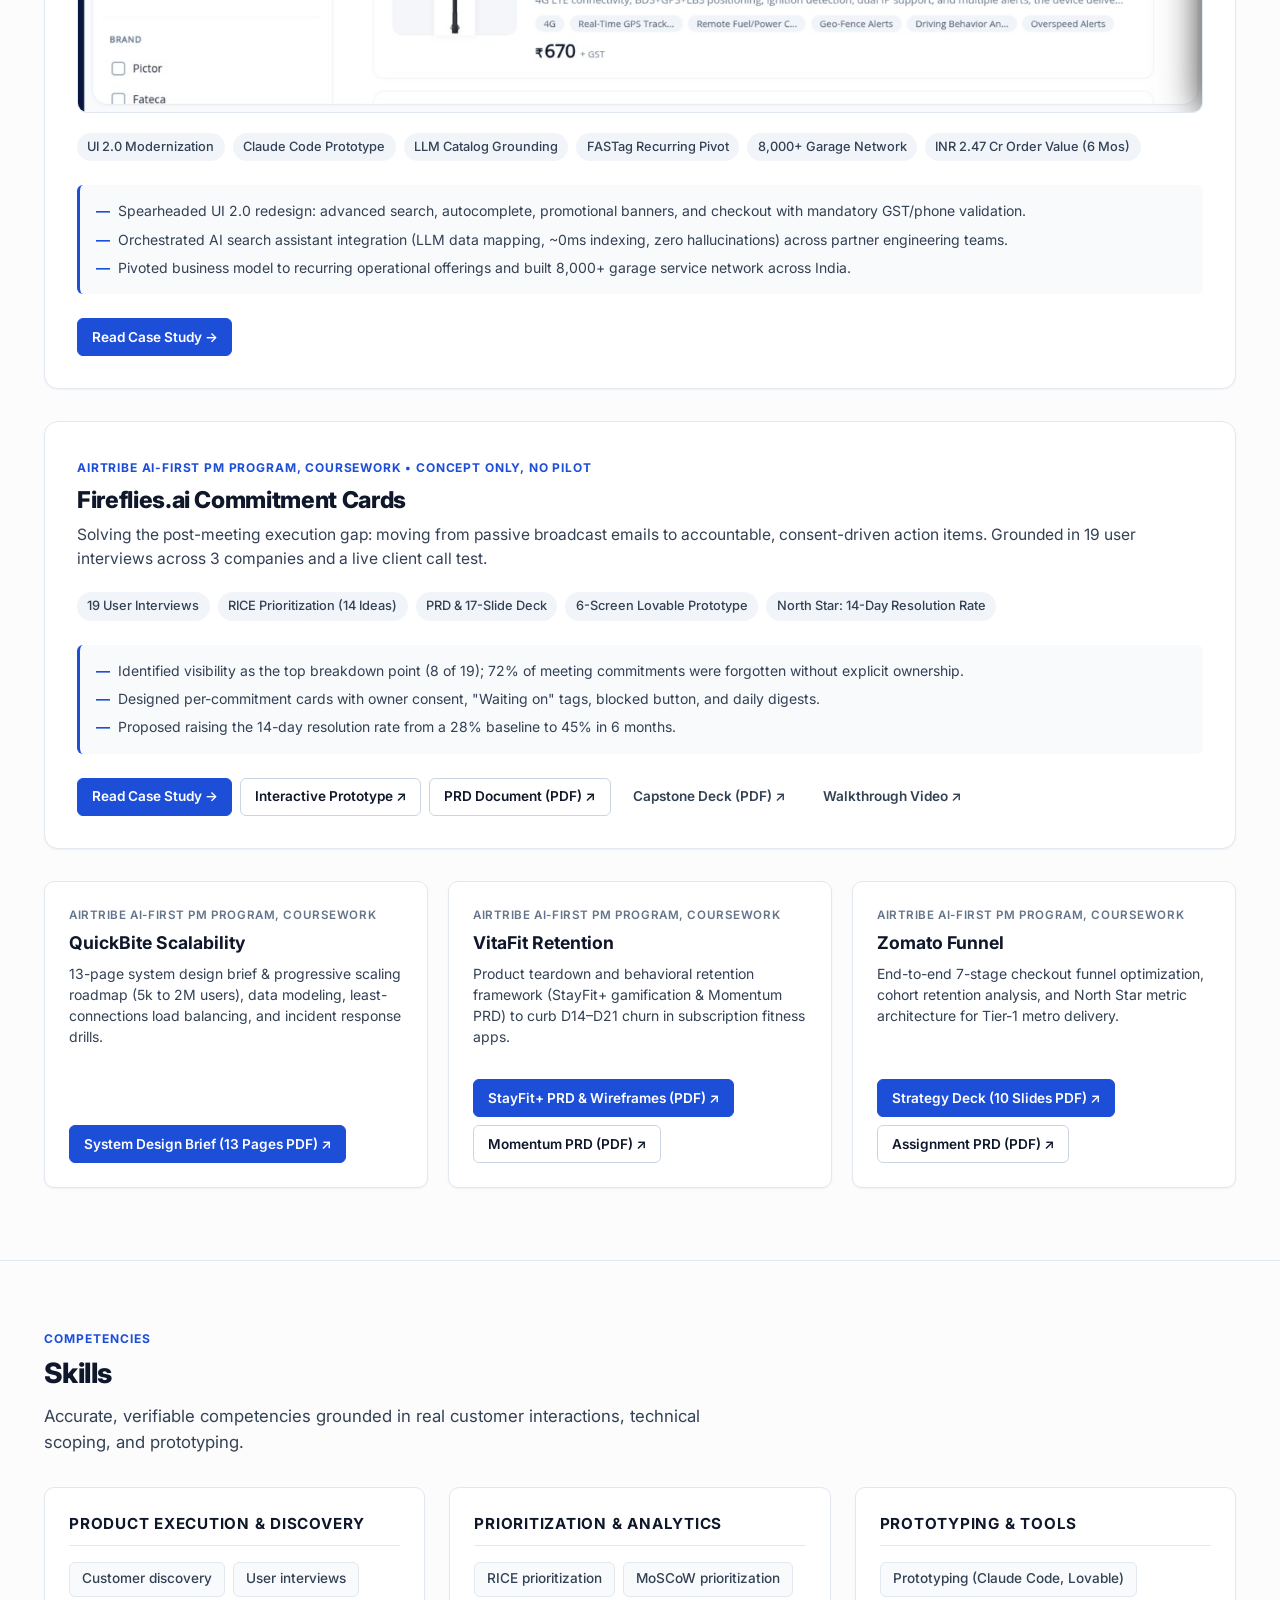
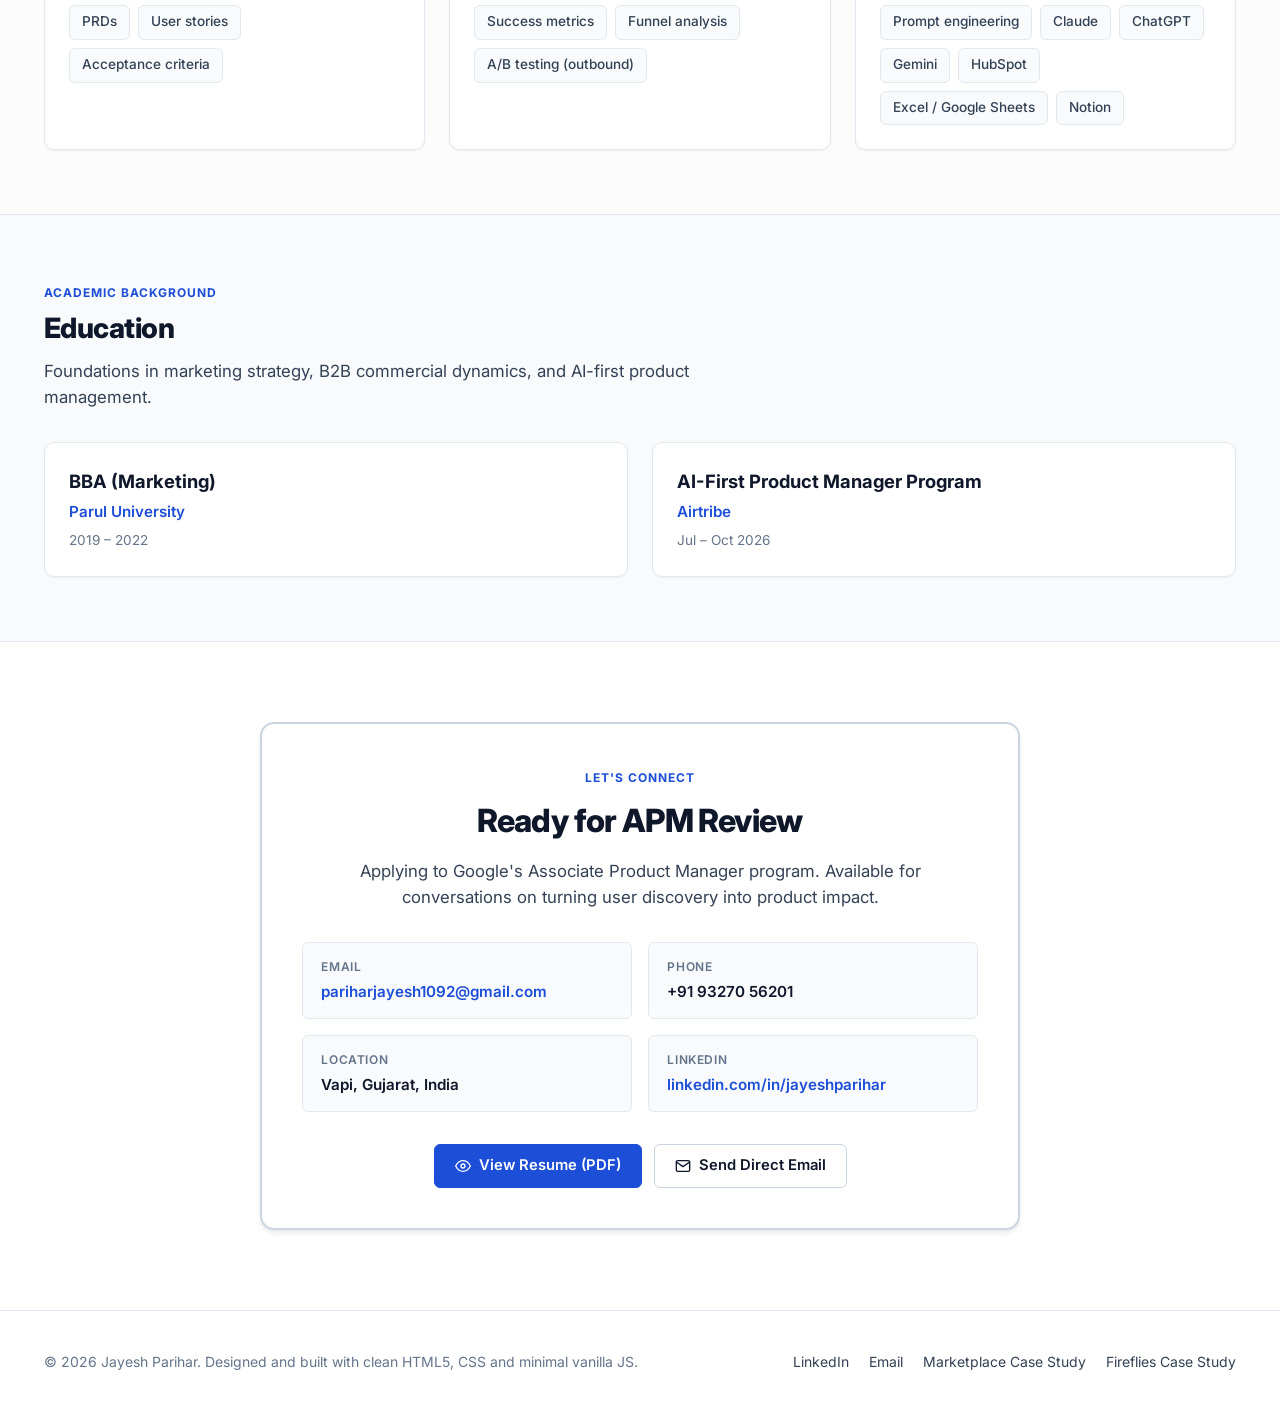
==== commit 3797c512: "Deploy index.html to portfolio" ====
--- a/index.html
+++ b/index.html
@@ -408,9 +408,9 @@
           <article class="coursework-card">
             <span class="coursework-tag">Airtribe AI-First PM Program, coursework</span>
             <h3 class="coursework-title">QuickBite Scalability</h3>
-            <p class="coursework-desc">High-concurrency food delivery platform scaling analysis, addressing architecture bottlenecks during peak mealtime traffic spikes.</p>
-            <div class="btn-group" style="margin-top: 0.75rem;">
-              <a href="https://drive.google.com/drive/folders/1hetLCQZM70tPiogdgZEg6RabS2j36DfJ?usp=sharing" target="_blank" rel="noopener noreferrer" class="btn btn-secondary btn-sm">View Architecture Artifacts &nearr;</a>
+            <p class="coursework-desc">13-page system design brief &amp; progressive scaling roadmap (5k to 2M users), data modeling, least-connections load balancing, and incident response drills.</p>
+            <div class="btn-group" style="margin-top: 0.75rem; flex-wrap: wrap; gap: 0.5rem;">
+              <a href="assets/docs/QuickBite_Scalable_System_Design.pdf" target="_blank" rel="noopener noreferrer" class="btn btn-primary btn-sm">System Design Brief (13 Pages PDF) &nearr;</a>
             </div>
           </article>
 
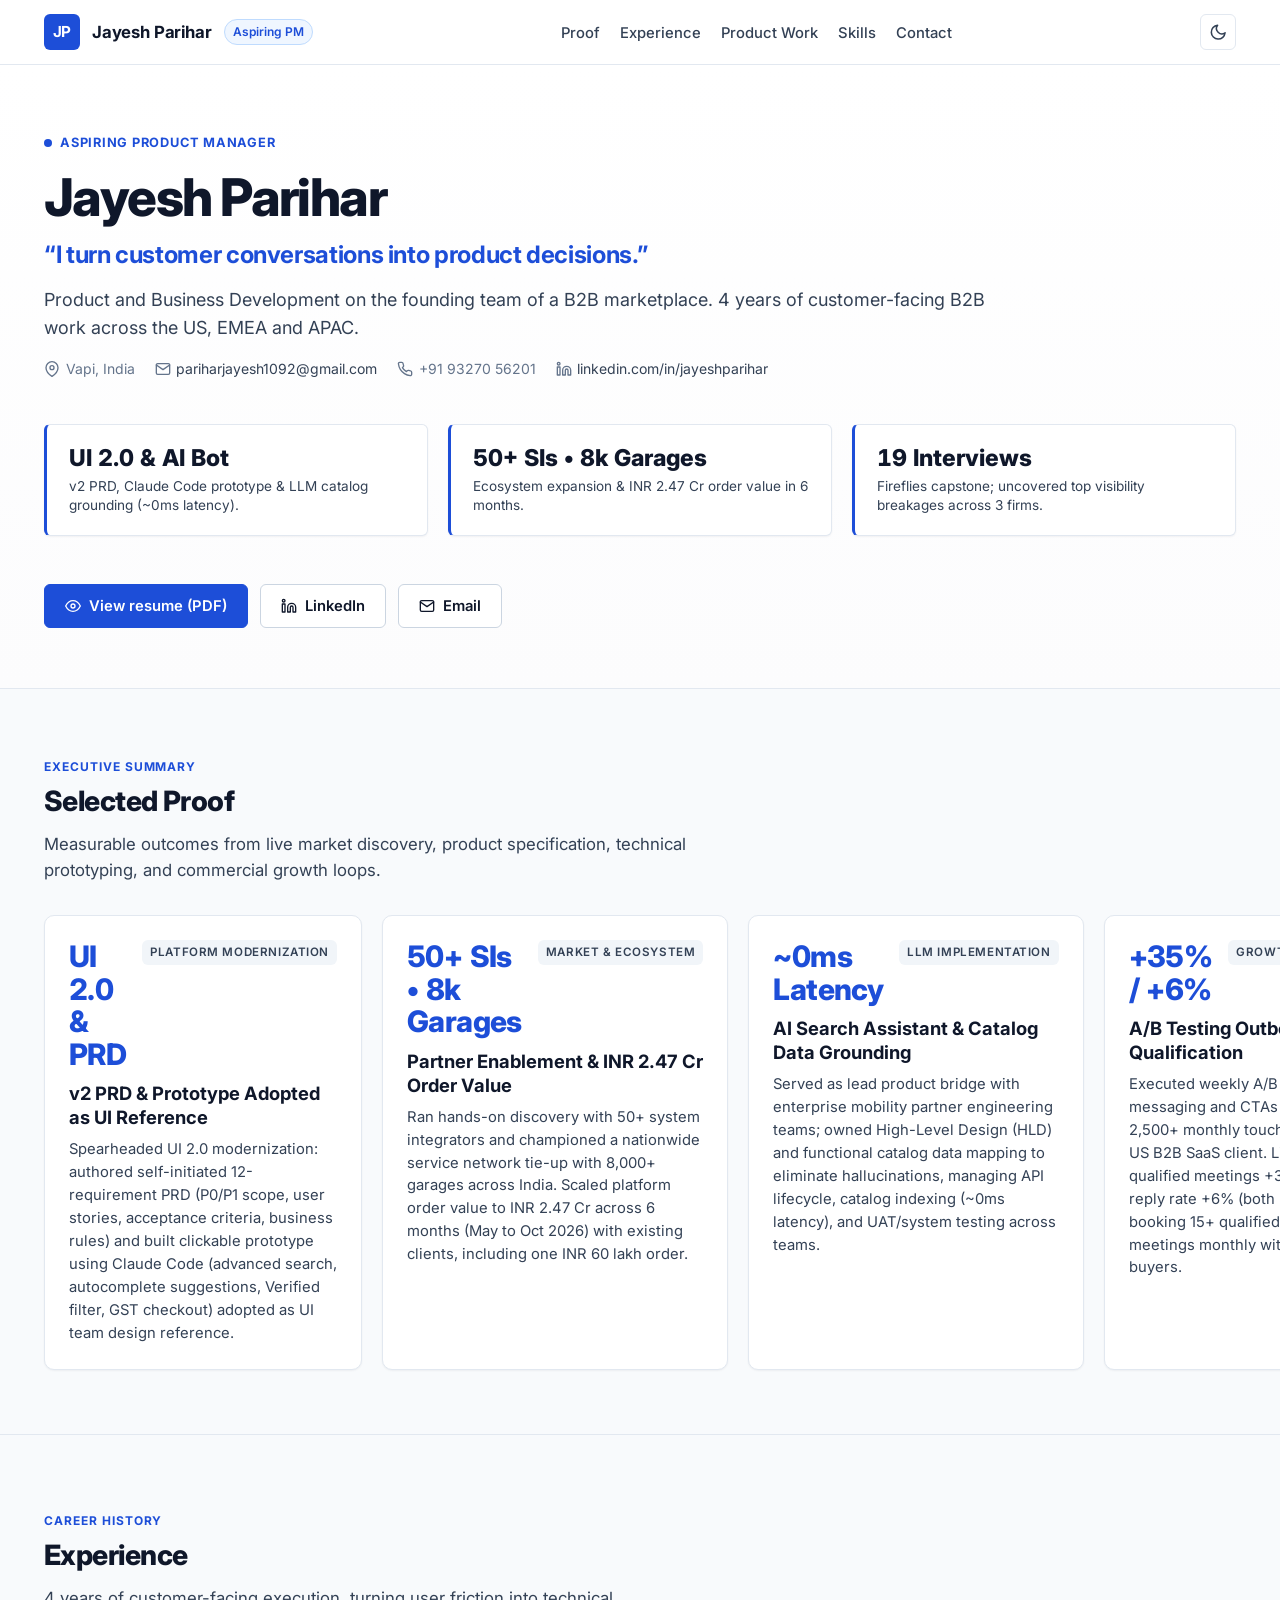
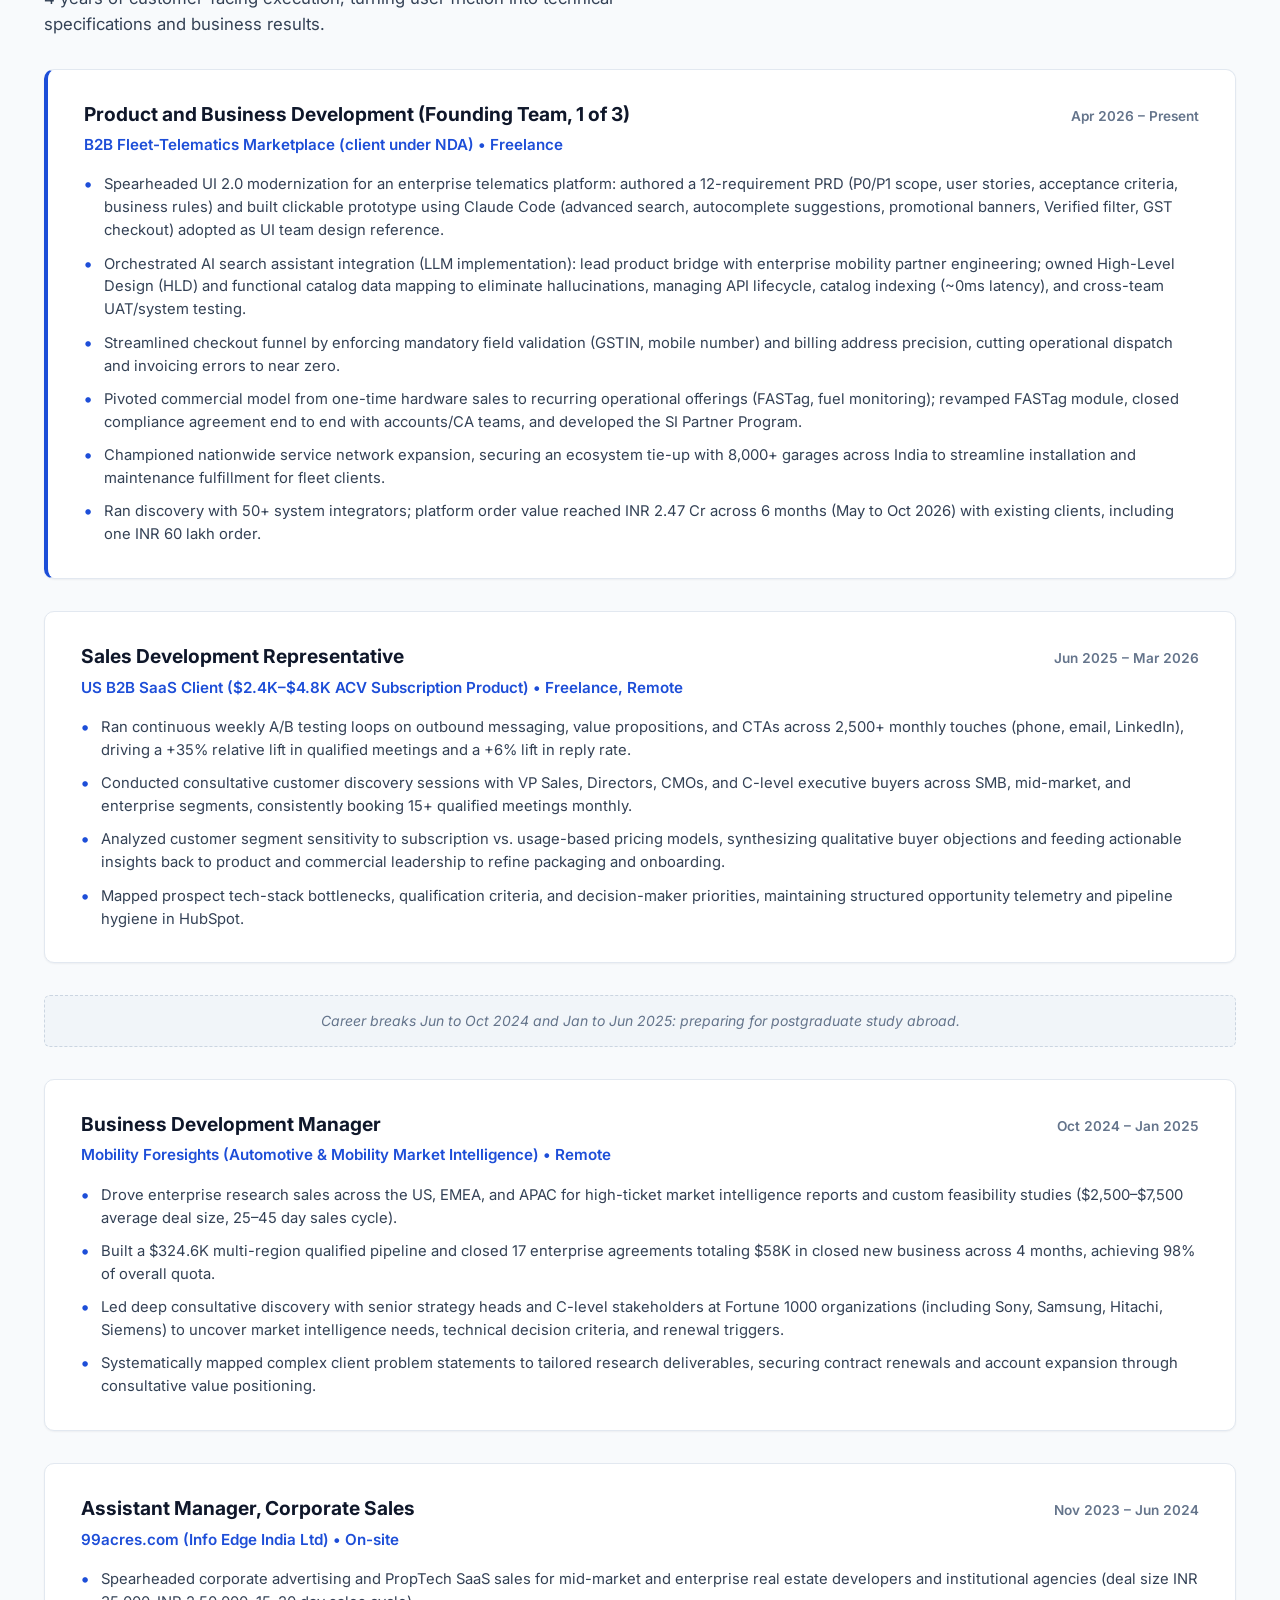
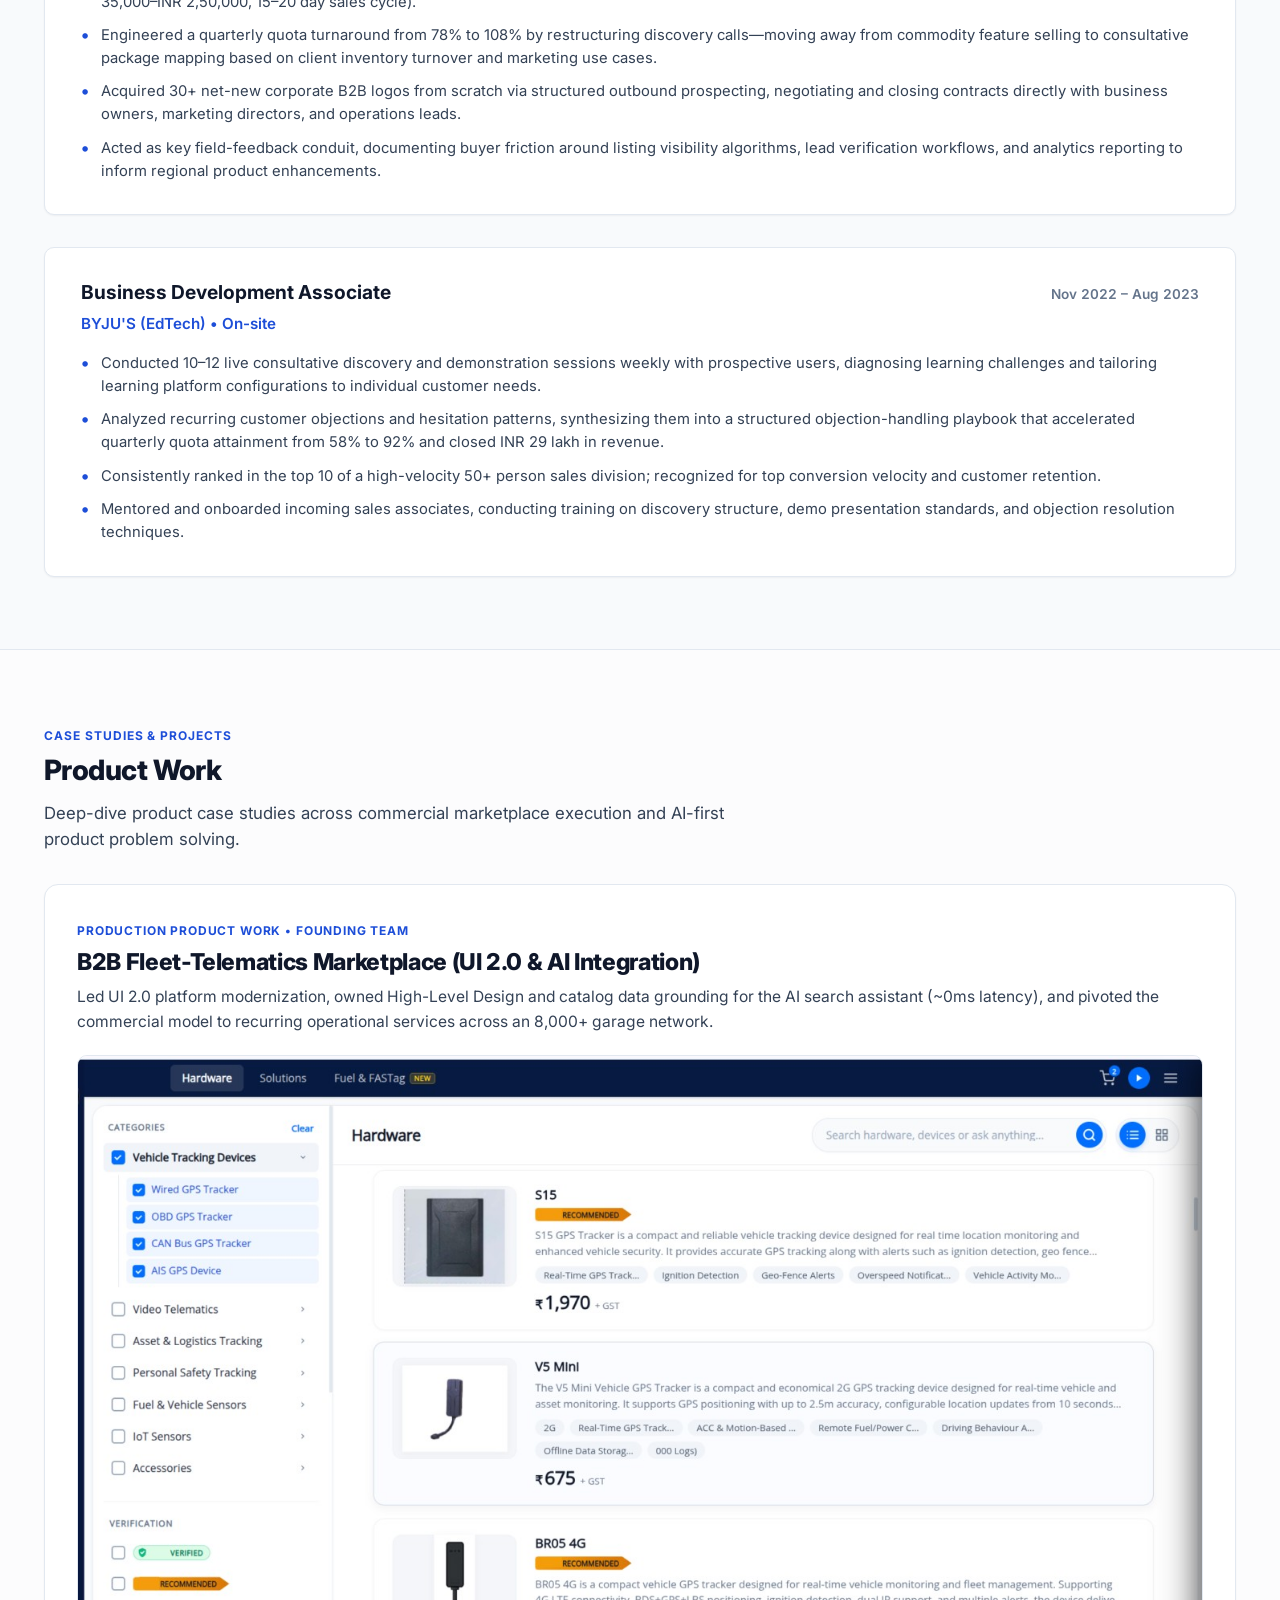
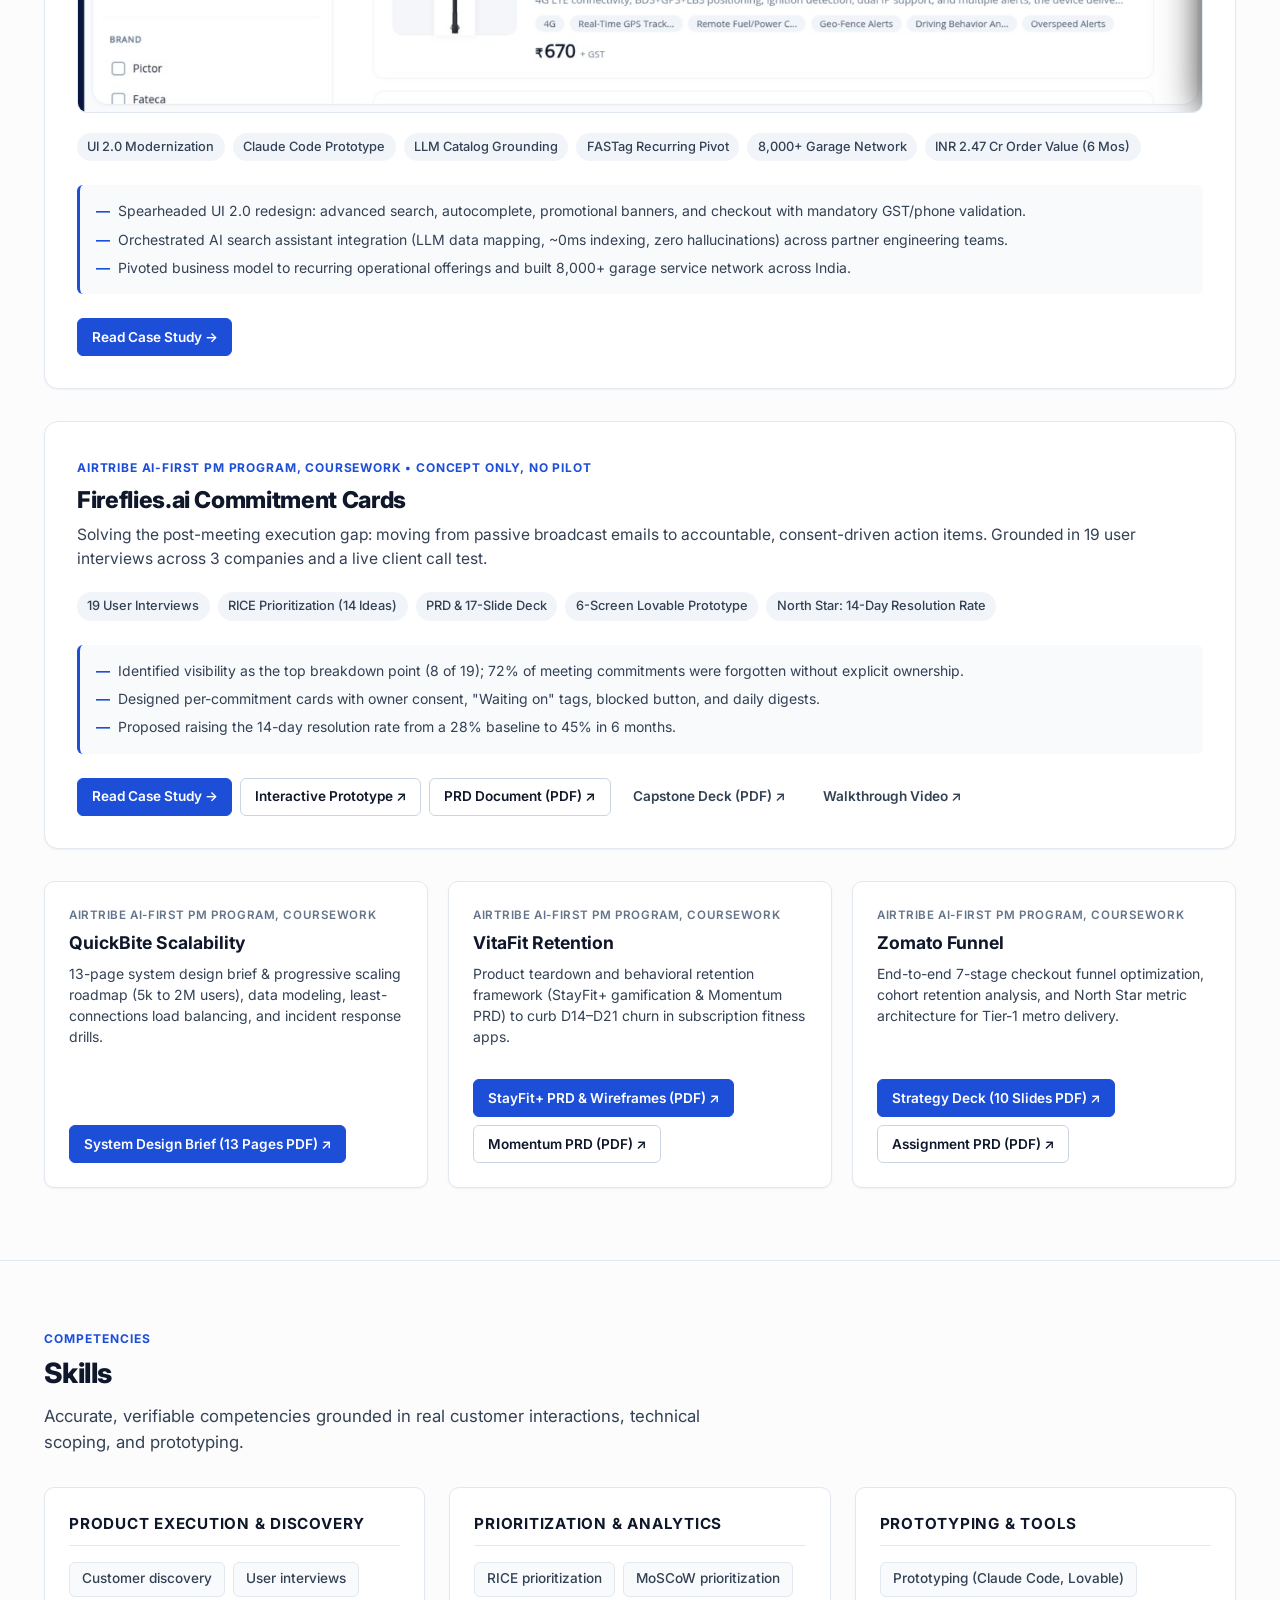
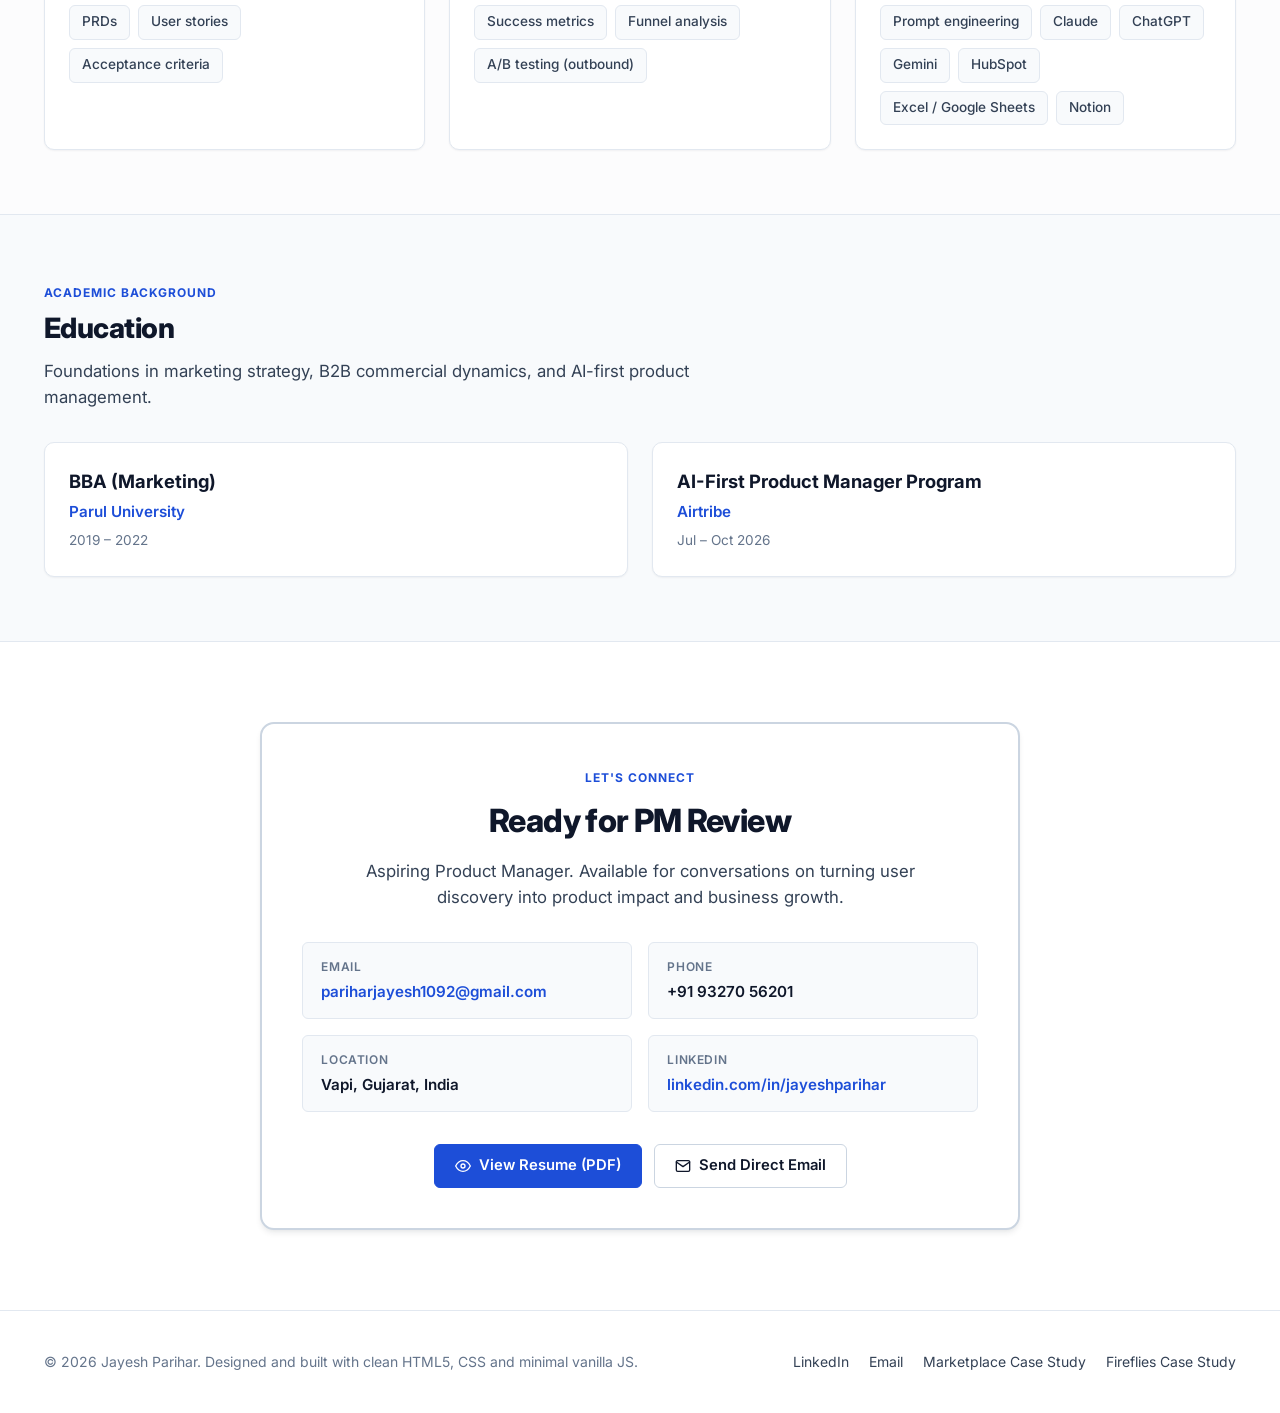
==== commit 59c7a48b: "Deploy index.html to portfolio" ====
--- a/index.html
+++ b/index.html
@@ -4,7 +4,7 @@
   <meta charset="UTF-8">
   <meta name="viewport" content="width=device-width, initial-scale=1.0">
   <title>Jayesh Parihar | Aspiring Associate Product Manager</title>
-  <meta name="description" content="Jayesh Parihar — Aspiring Associate Product Manager (Google APM candidate). Founding team B2B marketplace PM/BD, 12-requirement PRD, Claude Code prototyping, 50+ SI discovery calls, INR 2.47 Cr order value.">
+  <meta name="description" content="Jayesh Parihar — Aspiring Product Manager. Founding team B2B marketplace PM/BD, 12-requirement PRD, Claude Code prototyping, 50+ SI discovery calls, INR 2.47 Cr order value.">
   <link rel="canonical" href="https://jayeshpariharr.github.io/portfolio/">
 
   <!-- Open Graph / Social Sharing -->
@@ -77,7 +77,7 @@
       <a href="index.html" class="site-brand" aria-label="Jayesh Parihar Home">
         <span class="brand-initials">JP</span>
         <span class="brand-name">Jayesh Parihar</span>
-        <span class="brand-badge">APM Candidate</span>
+        <span class="brand-badge">Aspiring PM</span>
       </a>
 
       <nav id="site-nav" class="site-nav" aria-label="Main navigation">
@@ -116,7 +116,7 @@
         <div class="hero-header">
           <div class="hero-target">
             <span class="hero-target-dot" aria-hidden="true"></span>
-            <span>Targeting Google Associate Product Manager Program</span>
+            <span>Aspiring Product Manager</span>
           </div>
           <h1 id="hero-name" class="hero-name">Jayesh Parihar</h1>
           <p class="hero-headline">&ldquo;I turn customer conversations into product decisions.&rdquo;</p>
@@ -159,7 +159,7 @@
 
           <!-- Hero Action Buttons -->
           <div class="btn-group">
-            <a href="assets/resume/Jayesh_Parihar_Google_APM_Resume.pdf" class="btn btn-primary js-open-resume" role="button" aria-haspopup="dialog" aria-controls="resume-modal">
+            <a href="assets/resume/Jayesh_Parihar_Resume.pdf" class="btn btn-primary js-open-resume" role="button" aria-haspopup="dialog" aria-controls="resume-modal">
               <svg xmlns="http://www.w3.org/2000/svg" width="16" height="16" viewBox="0 0 24 24" fill="none" stroke="currentColor" stroke-width="2" stroke-linecap="round" stroke-linejoin="round" aria-hidden="true"><path d="M1 12s4-8 11-8 11 8 11 8-4 8-11 8-11-8-11-8z"></path><circle cx="12" cy="12" r="3"></circle></svg>
               View resume (PDF)
             </a>
@@ -517,8 +517,8 @@
       <div class="container">
         <div class="contact-card">
           <span class="section-tag">Let's Connect</span>
-          <h2 id="contact-heading" class="contact-title">Ready for APM Review</h2>
-          <p class="contact-desc">Applying to Google's Associate Product Manager program. Available for conversations on turning user discovery into product impact.</p>
+          <h2 id="contact-heading" class="contact-title">Ready for PM Review</h2>
+          <p class="contact-desc">Aspiring Product Manager. Available for conversations on turning user discovery into product impact and business growth.</p>
 
           <div class="contact-links-grid">
             <div class="contact-item">
@@ -540,7 +540,7 @@
           </div>
 
           <div class="btn-group" style="justify-content: center;">
-            <a href="assets/resume/Jayesh_Parihar_Google_APM_Resume.pdf" class="btn btn-primary js-open-resume" role="button" aria-haspopup="dialog" aria-controls="resume-modal">
+            <a href="assets/resume/Jayesh_Parihar_Resume.pdf" class="btn btn-primary js-open-resume" role="button" aria-haspopup="dialog" aria-controls="resume-modal">
               <svg xmlns="http://www.w3.org/2000/svg" width="16" height="16" viewBox="0 0 24 24" fill="none" stroke="currentColor" stroke-width="2" stroke-linecap="round" stroke-linejoin="round" aria-hidden="true"><path d="M1 12s4-8 11-8 11 8 11 8-4 8-11 8-11-8-11-8z"></path><circle cx="12" cy="12" r="3"></circle></svg>
               View Resume (PDF)
             </a>
@@ -561,14 +561,14 @@
       <div class="modal-header">
         <div class="modal-header-text">
           <h3 id="resume-modal-title" class="modal-title">Jayesh Parihar &mdash; Resume</h3>
-          <p class="modal-subtitle">Aspiring Associate Product Manager &bull; 1-Page Summary</p>
+          <p class="modal-subtitle">Aspiring Product Manager &bull; 1-Page Summary</p>
         </div>
         <div class="modal-header-actions">
-          <a href="assets/resume/Jayesh_Parihar_Google_APM_Resume.pdf" download="Jayesh_Parihar_Google_APM_Resume.pdf" class="btn btn-primary btn-sm">
+          <a href="assets/resume/Jayesh_Parihar_Resume.pdf" download="Jayesh_Parihar_Resume.pdf" class="btn btn-primary btn-sm">
             <svg xmlns="http://www.w3.org/2000/svg" width="14" height="14" viewBox="0 0 24 24" fill="none" stroke="currentColor" stroke-width="2" stroke-linecap="round" stroke-linejoin="round" aria-hidden="true"><path d="M21 15v4a2 2 0 0 1-2 2H5a2 2 0 0 1-2-2v-4"></path><polyline points="7 10 12 15 17 10"></polyline><line x1="12" y1="15" x2="12" y2="3"></line></svg>
             Download PDF
           </a>
-          <a href="assets/resume/Jayesh_Parihar_Google_APM_Resume.pdf" target="_blank" rel="noopener noreferrer" class="btn btn-secondary btn-sm modal-newtab-btn" title="Open in new tab">
+          <a href="assets/resume/Jayesh_Parihar_Resume.pdf" target="_blank" rel="noopener noreferrer" class="btn btn-secondary btn-sm modal-newtab-btn" title="Open in new tab">
             <svg xmlns="http://www.w3.org/2000/svg" width="14" height="14" viewBox="0 0 24 24" fill="none" stroke="currentColor" stroke-width="2" stroke-linecap="round" stroke-linejoin="round" aria-hidden="true"><path d="M18 13v6a2 2 0 0 1-2 2H5a2 2 0 0 1-2-2V8a2 2 0 0 1 2-2h6"></path><polyline points="15 3 21 3 21 9"></polyline><line x1="10" y1="14" x2="21" y2="3"></line></svg>
             New Tab
           </a>
@@ -579,16 +579,16 @@
       </div>
 
       <div class="modal-body">
-        <iframe src="assets/resume/Jayesh_Parihar_Google_APM_Resume.pdf#toolbar=0&navpanes=0&scrollbar=1" title="Jayesh Parihar APM Resume Preview" class="modal-pdf-frame">
-          <p style="padding: 2rem; text-align: center; color: var(--text-secondary);">Your browser does not support embedded PDF viewing. You can <a href="assets/resume/Jayesh_Parihar_Google_APM_Resume.pdf" download="Jayesh_Parihar_Google_APM_Resume.pdf" style="color: var(--accent); font-weight: 600;">download the resume PDF</a> or <a href="assets/resume/Jayesh_Parihar_Google_APM_Resume.pdf" target="_blank" rel="noopener noreferrer" style="color: var(--accent); font-weight: 600;">open it in a new tab</a>.</p>
+        <iframe src="assets/resume/Jayesh_Parihar_Resume.pdf#toolbar=0&navpanes=0&scrollbar=1" title="Jayesh Parihar Resume Preview" class="modal-pdf-frame">
+          <p style="padding: 2rem; text-align: center; color: var(--text-secondary);">Your browser does not support embedded PDF viewing. You can <a href="assets/resume/Jayesh_Parihar_Resume.pdf" download="Jayesh_Parihar_Resume.pdf" style="color: var(--accent); font-weight: 600;">download the resume PDF</a> or <a href="assets/resume/Jayesh_Parihar_Resume.pdf" target="_blank" rel="noopener noreferrer" style="color: var(--accent); font-weight: 600;">open it in a new tab</a>.</p>
         </iframe>
       </div>
 
       <div class="modal-footer">
-        <span class="modal-footer-note">Optimized for Google APM Program &bull; 1 Page</span>
+        <span class="modal-footer-note">Product Management Resume &bull; 1 Page</span>
         <div class="btn-group">
           <button type="button" class="btn btn-secondary btn-sm" id="resume-modal-cancel">Close</button>
-          <a href="assets/resume/Jayesh_Parihar_Google_APM_Resume.pdf" download="Jayesh_Parihar_Google_APM_Resume.pdf" class="btn btn-primary btn-sm">
+          <a href="assets/resume/Jayesh_Parihar_Resume.pdf" download="Jayesh_Parihar_Resume.pdf" class="btn btn-primary btn-sm">
             <svg xmlns="http://www.w3.org/2000/svg" width="14" height="14" viewBox="0 0 24 24" fill="none" stroke="currentColor" stroke-width="2" stroke-linecap="round" stroke-linejoin="round" aria-hidden="true"><path d="M21 15v4a2 2 0 0 1-2 2H5a2 2 0 0 1-2-2v-4"></path><polyline points="7 10 12 15 17 10"></polyline><line x1="12" y1="15" x2="12" y2="3"></line></svg>
             Download PDF
           </a>
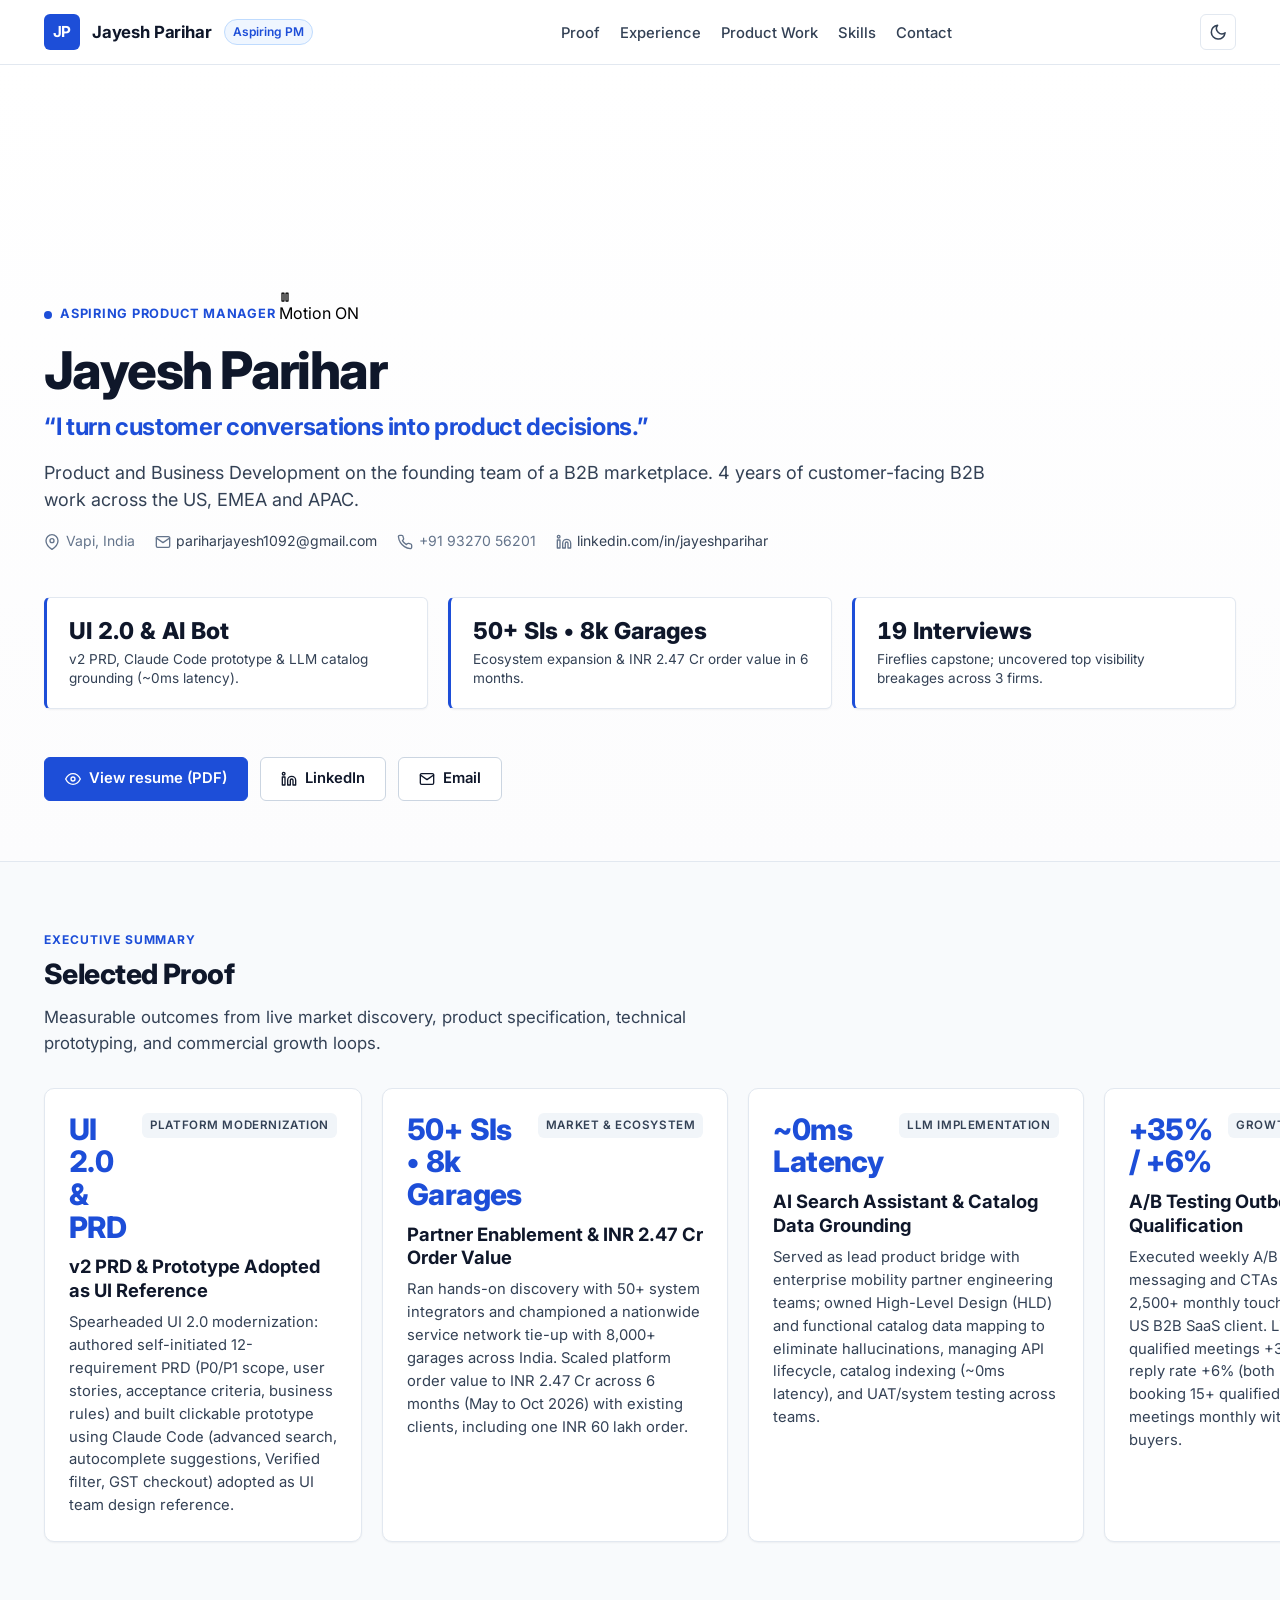
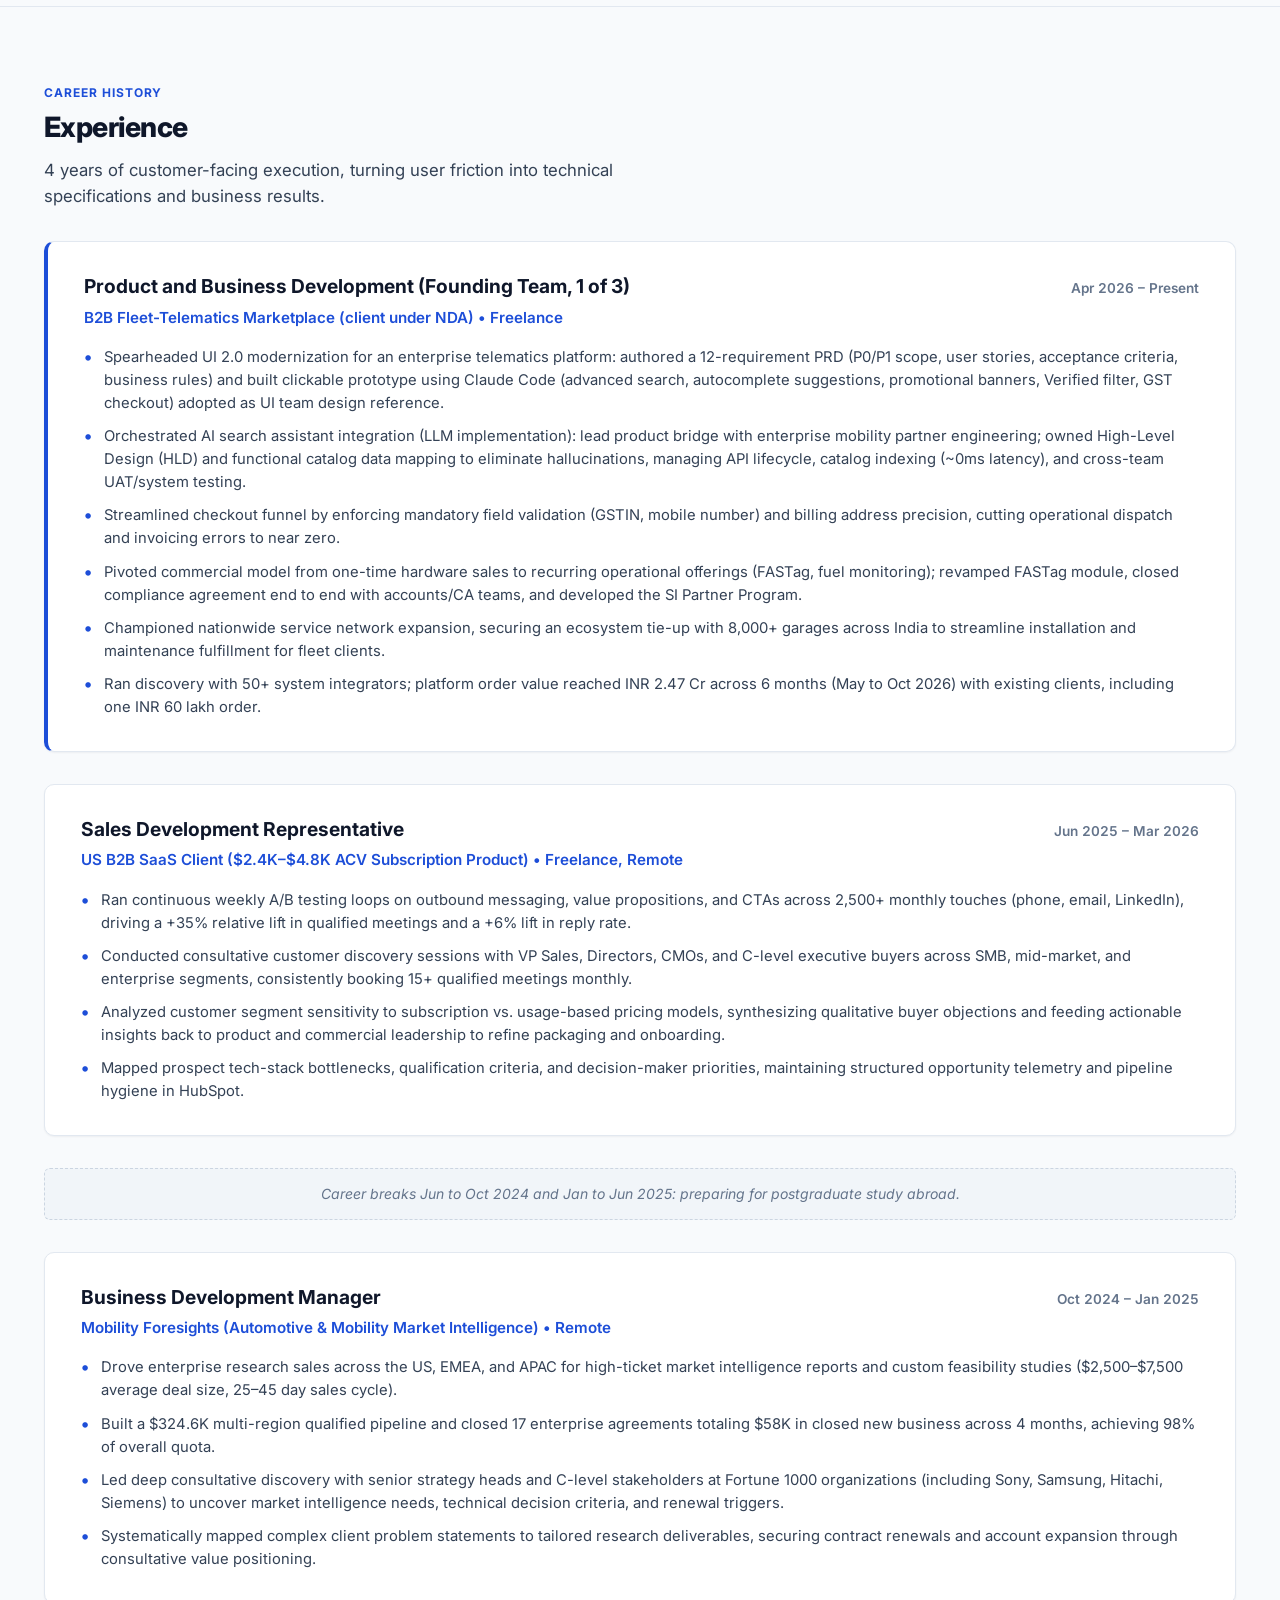
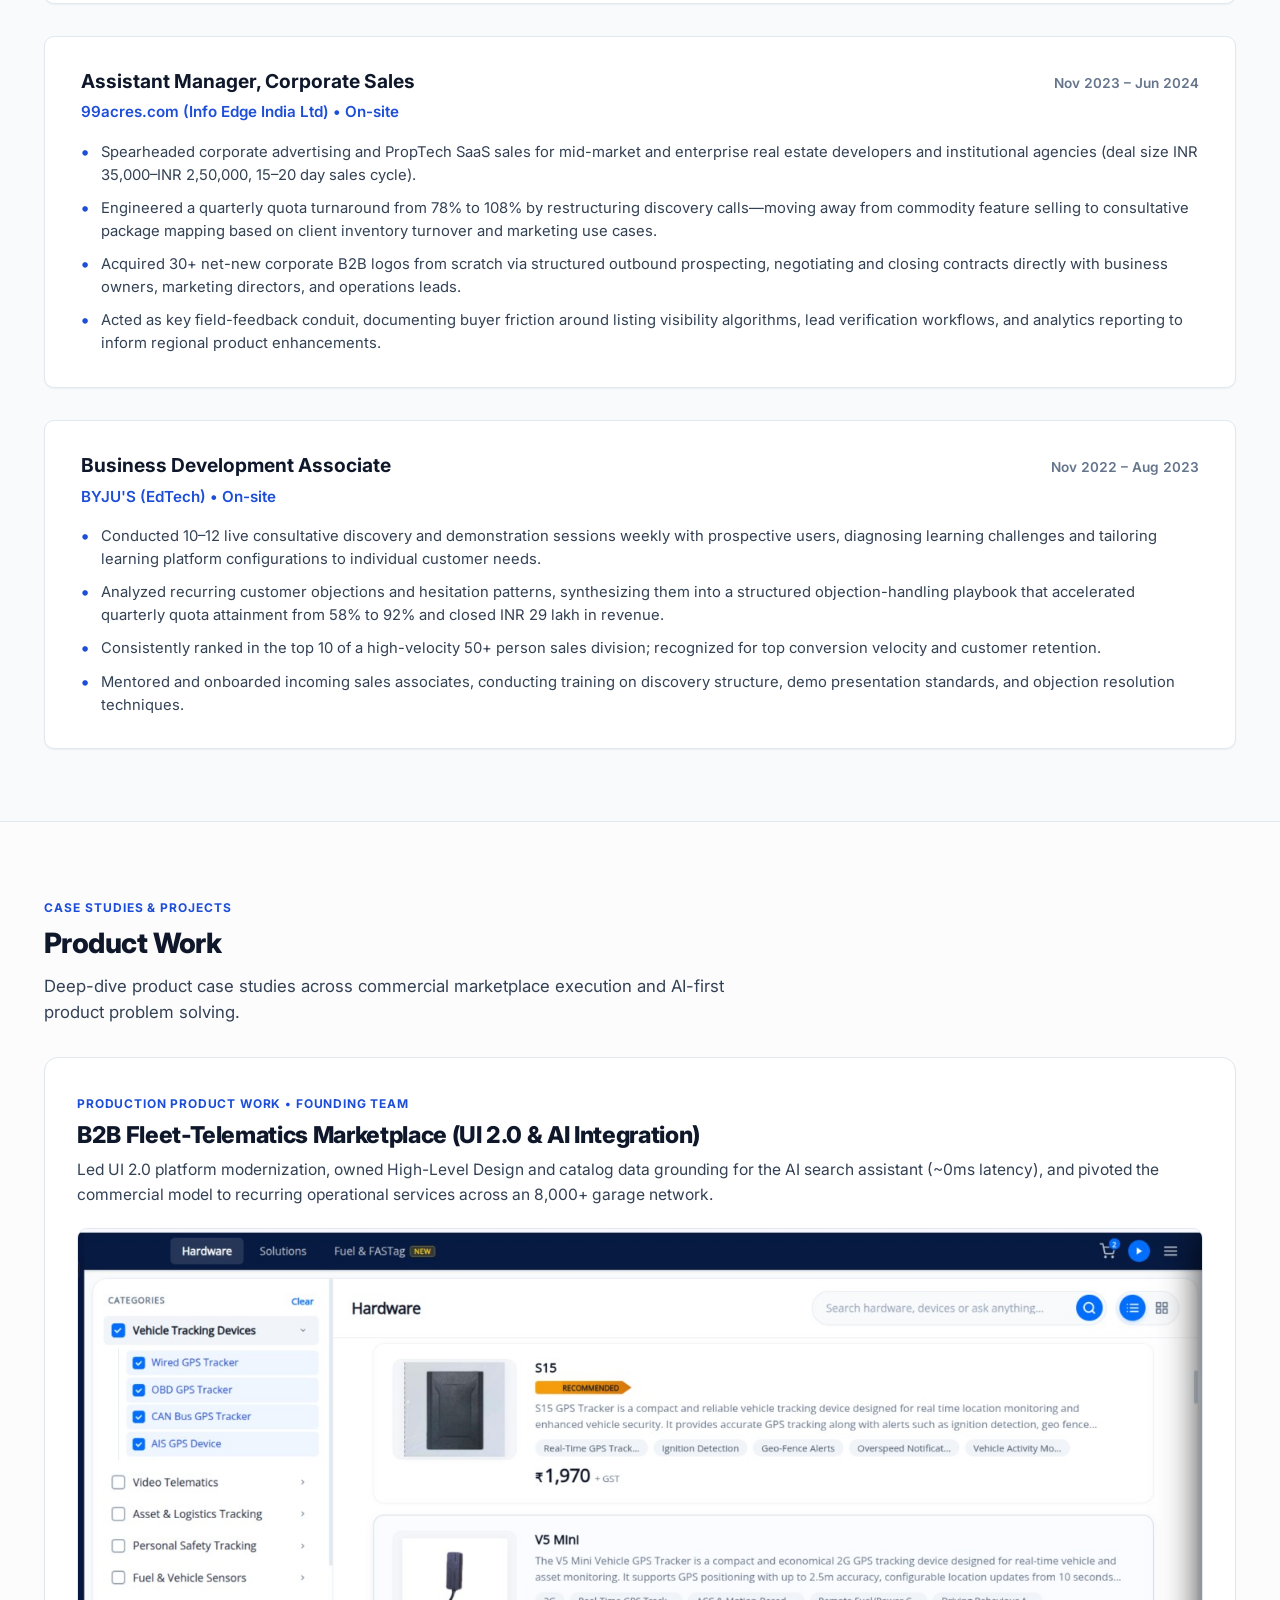
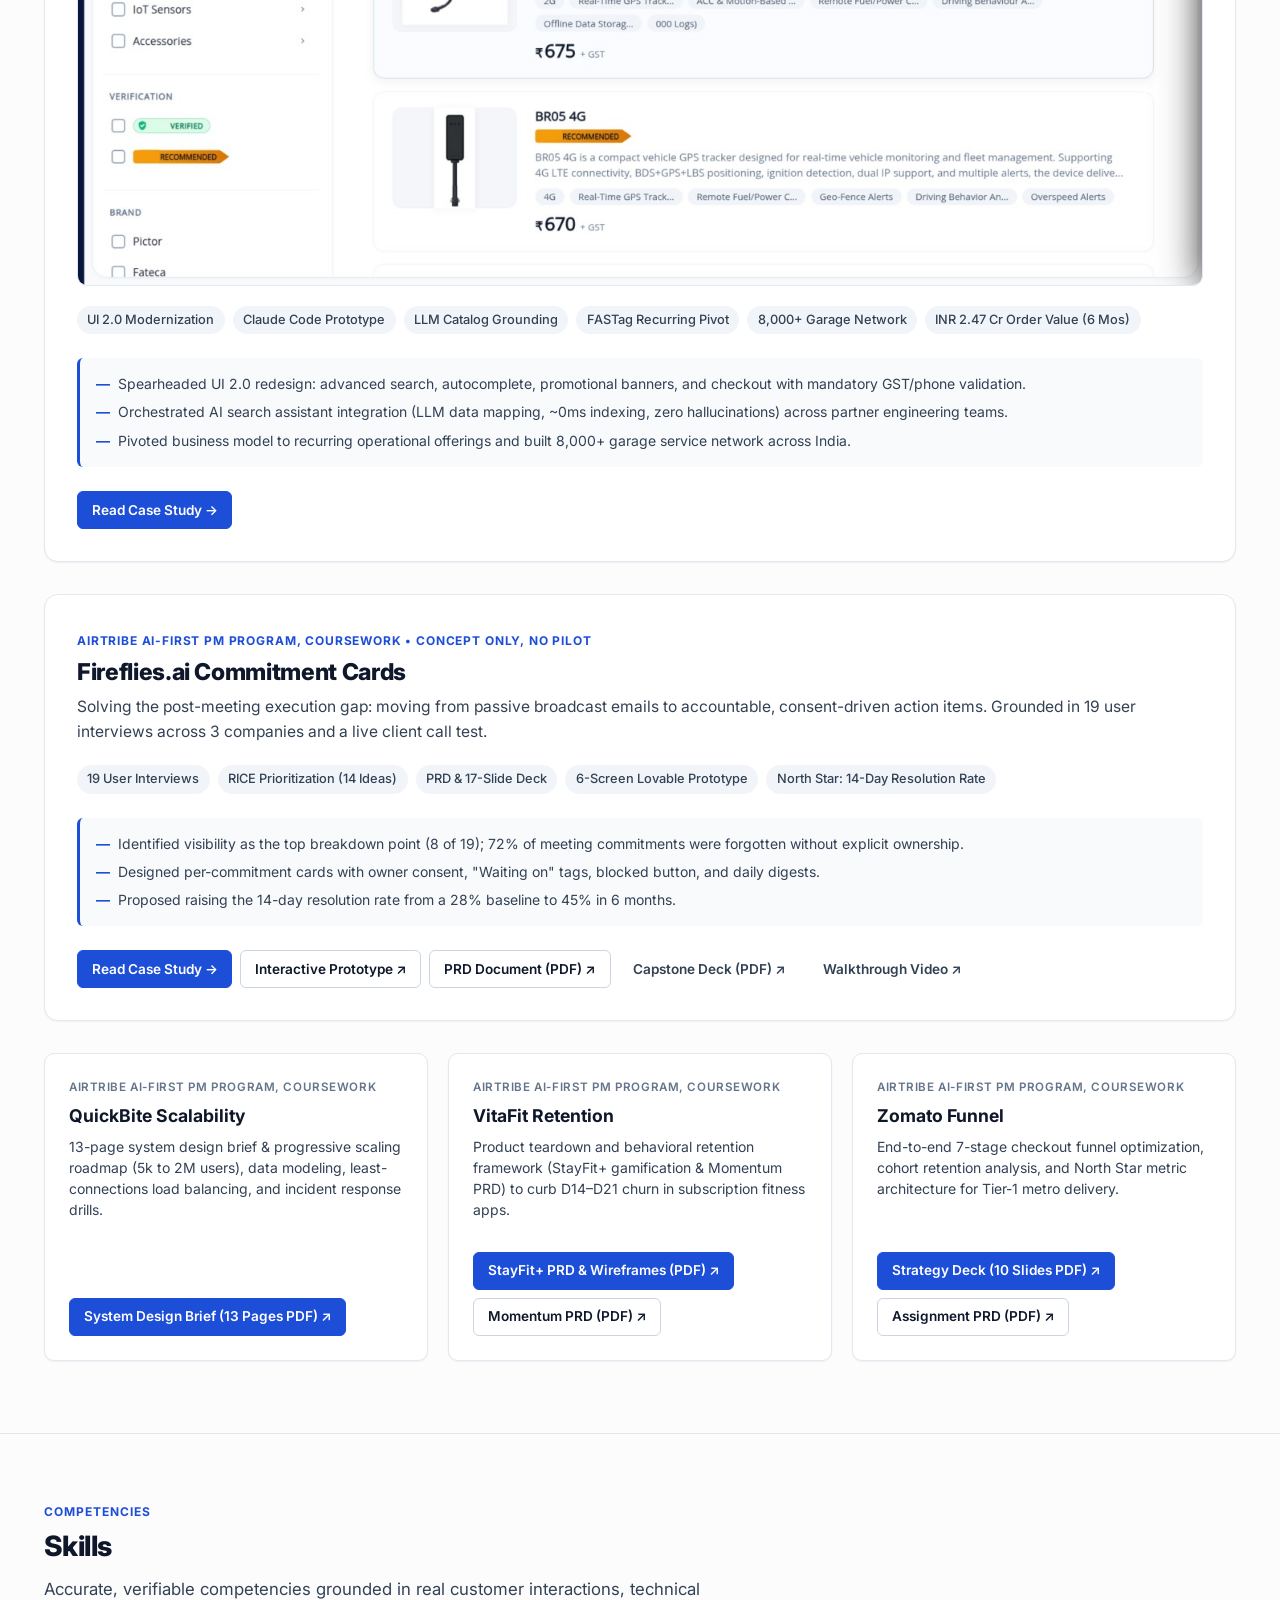
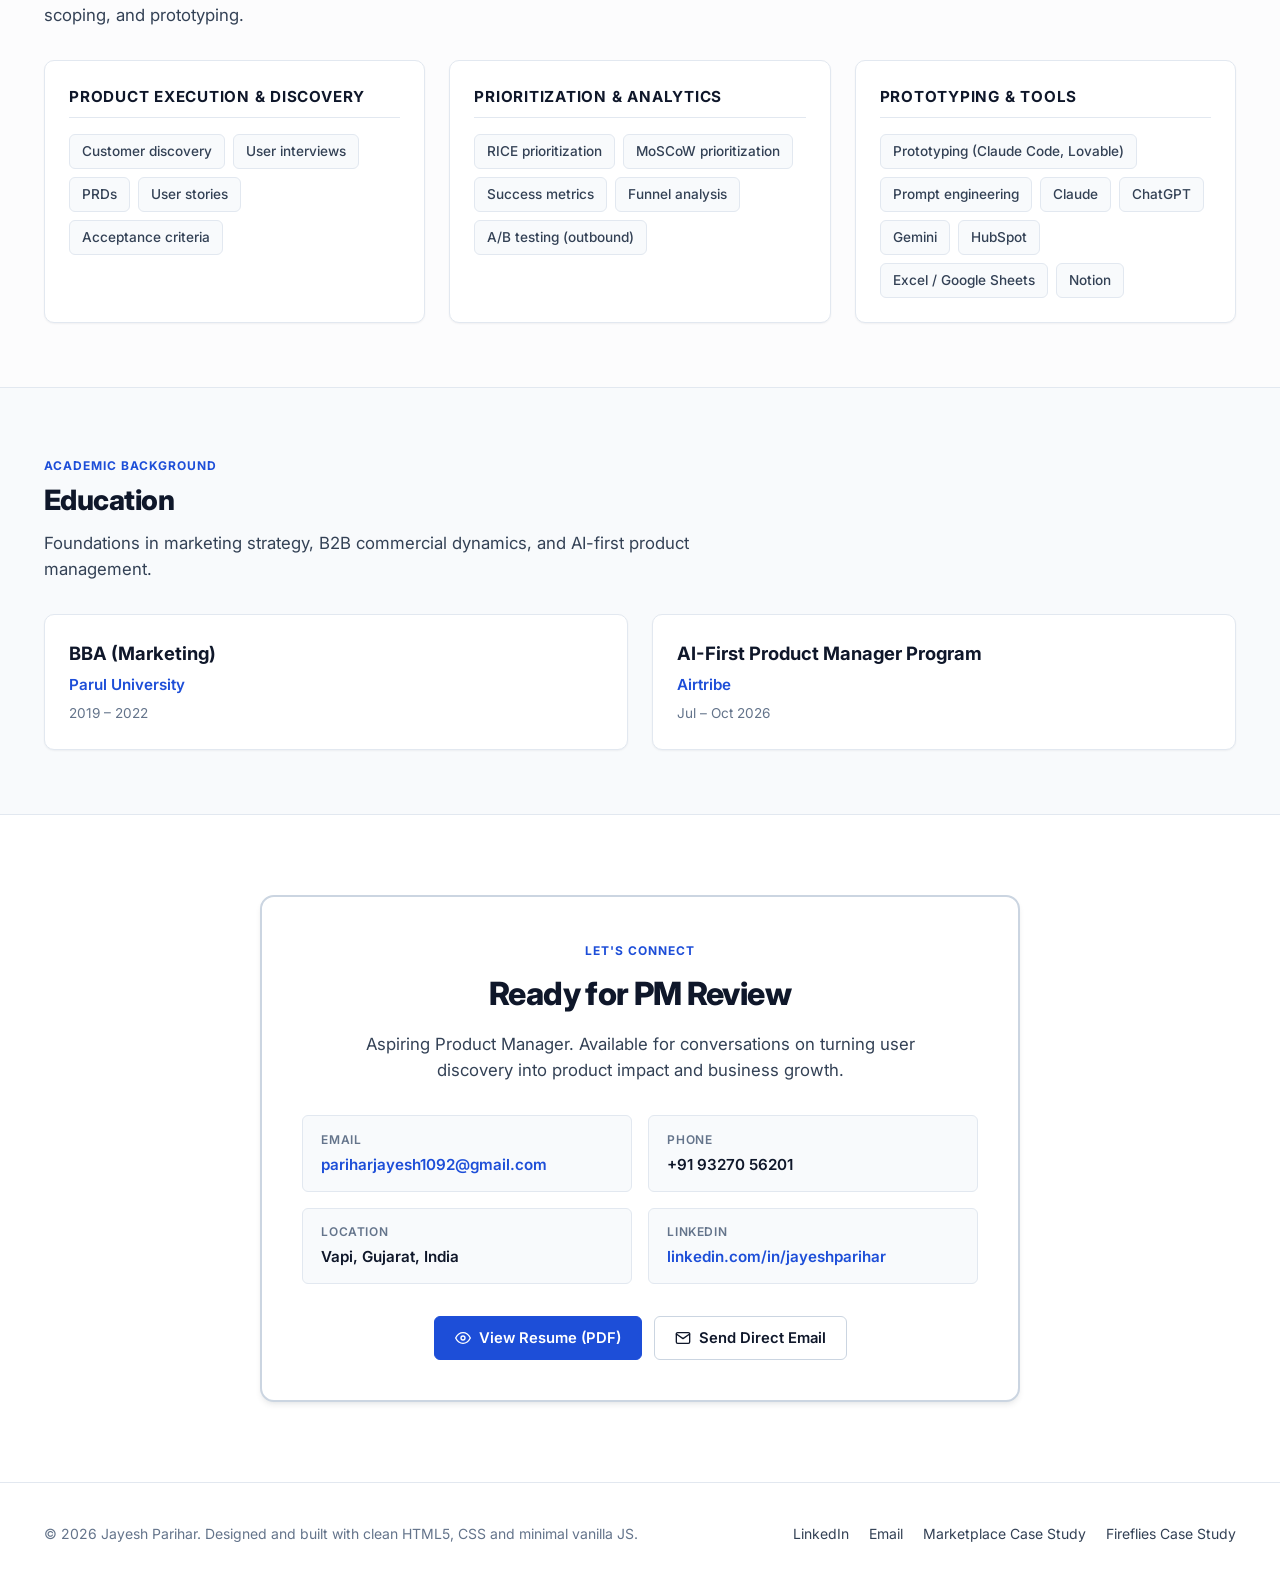
==== commit 1c599695: "Deploy index.html to portfolio" ====
--- a/index.html
+++ b/index.html
@@ -112,11 +112,24 @@
 
     <!-- 1. Hero Section (Above the fold, phone-optimized 30s scan) -->
     <section class="hero-section" aria-labelledby="hero-name">
+      <div class="hero-motion-bg" aria-hidden="true">
+        <video class="hero-video" id="hero-bg-video" autoplay muted loop playsinline preload="auto">
+          <source src="assets/videos/plexus-motion.mp4" type="video/mp4">
+        </video>
+        <div class="hero-motion-overlay"></div>
+      </div>
       <div class="container hero-grid">
         <div class="hero-header">
-          <div class="hero-target">
-            <span class="hero-target-dot" aria-hidden="true"></span>
-            <span>Aspiring Product Manager</span>
+          <div class="hero-target-row">
+            <div class="hero-target">
+              <span class="hero-target-dot" aria-hidden="true"></span>
+              <span>Aspiring Product Manager</span>
+            </div>
+            <button type="button" class="motion-toggle-btn" id="motion-toggle" aria-label="Pause background motion" title="Pause/Play background motion">
+              <svg class="icon-pause" xmlns="http://www.w3.org/2000/svg" width="12" height="12" viewBox="0 0 24 24" fill="none" stroke="currentColor" stroke-width="2.5" stroke-linecap="round" stroke-linejoin="round" aria-hidden="true"><rect x="6" y="4" width="4" height="16"></rect><rect x="14" y="4" width="4" height="16"></rect></svg>
+              <svg class="icon-play" xmlns="http://www.w3.org/2000/svg" width="12" height="12" viewBox="0 0 24 24" fill="none" stroke="currentColor" stroke-width="2.5" stroke-linecap="round" stroke-linejoin="round" aria-hidden="true" style="display: none;"><polygon points="5 3 19 12 5 21 5 3"></polygon></svg>
+              <span class="motion-toggle-label">Motion ON</span>
+            </button>
           </div>
           <h1 id="hero-name" class="hero-name">Jayesh Parihar</h1>
           <p class="hero-headline">&ldquo;I turn customer conversations into product decisions.&rdquo;</p>
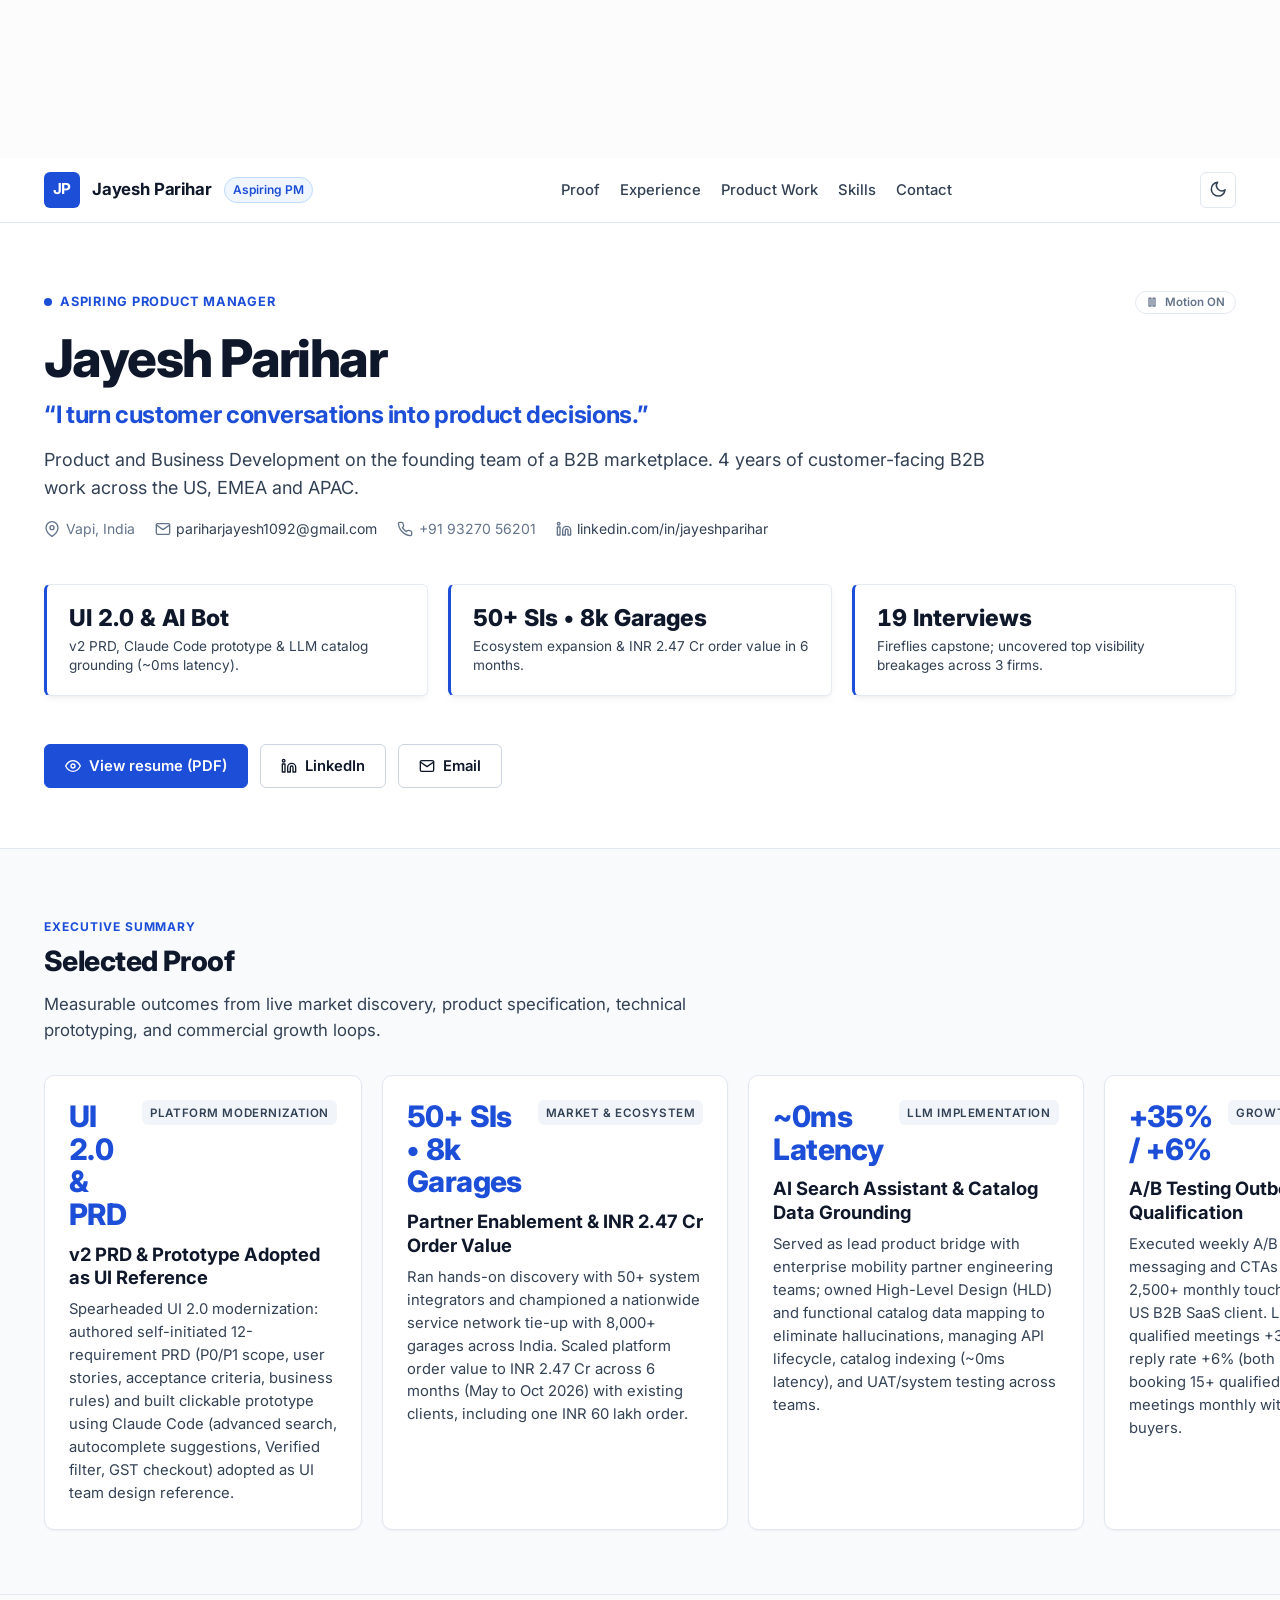
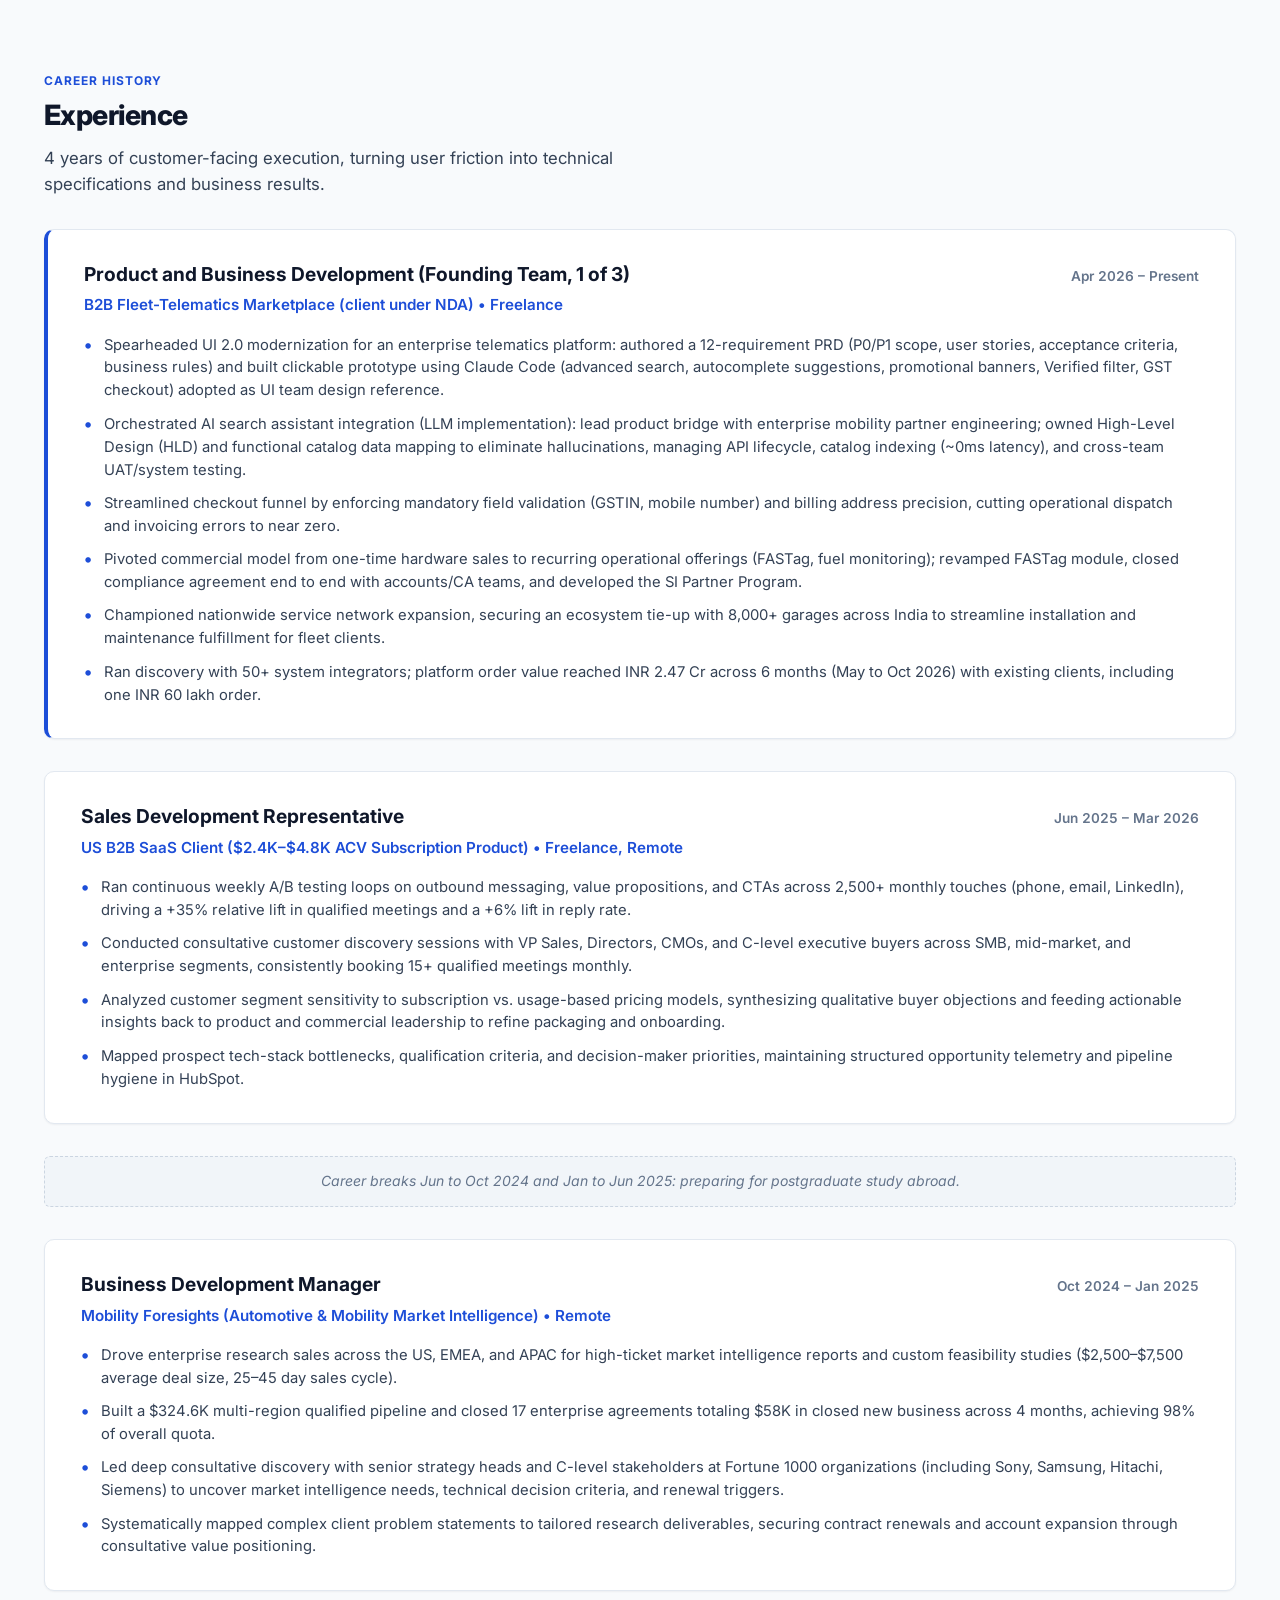
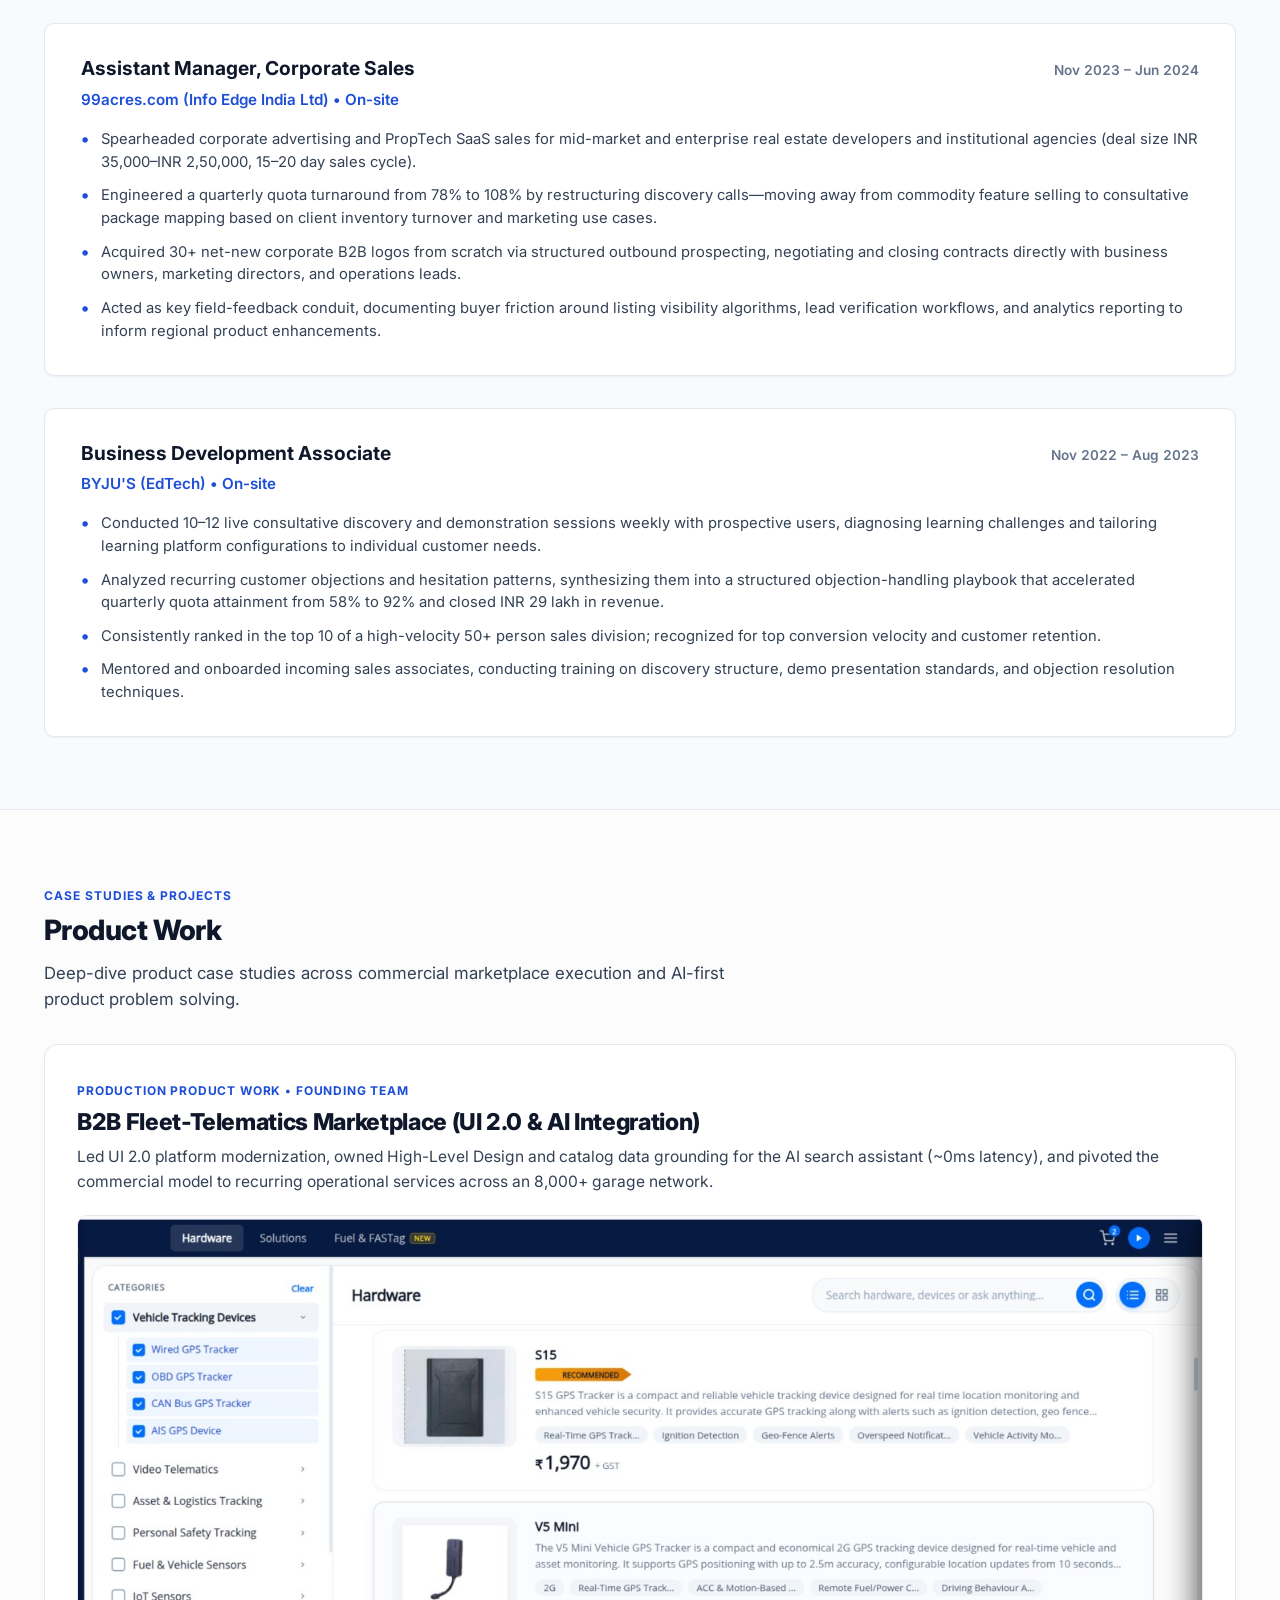
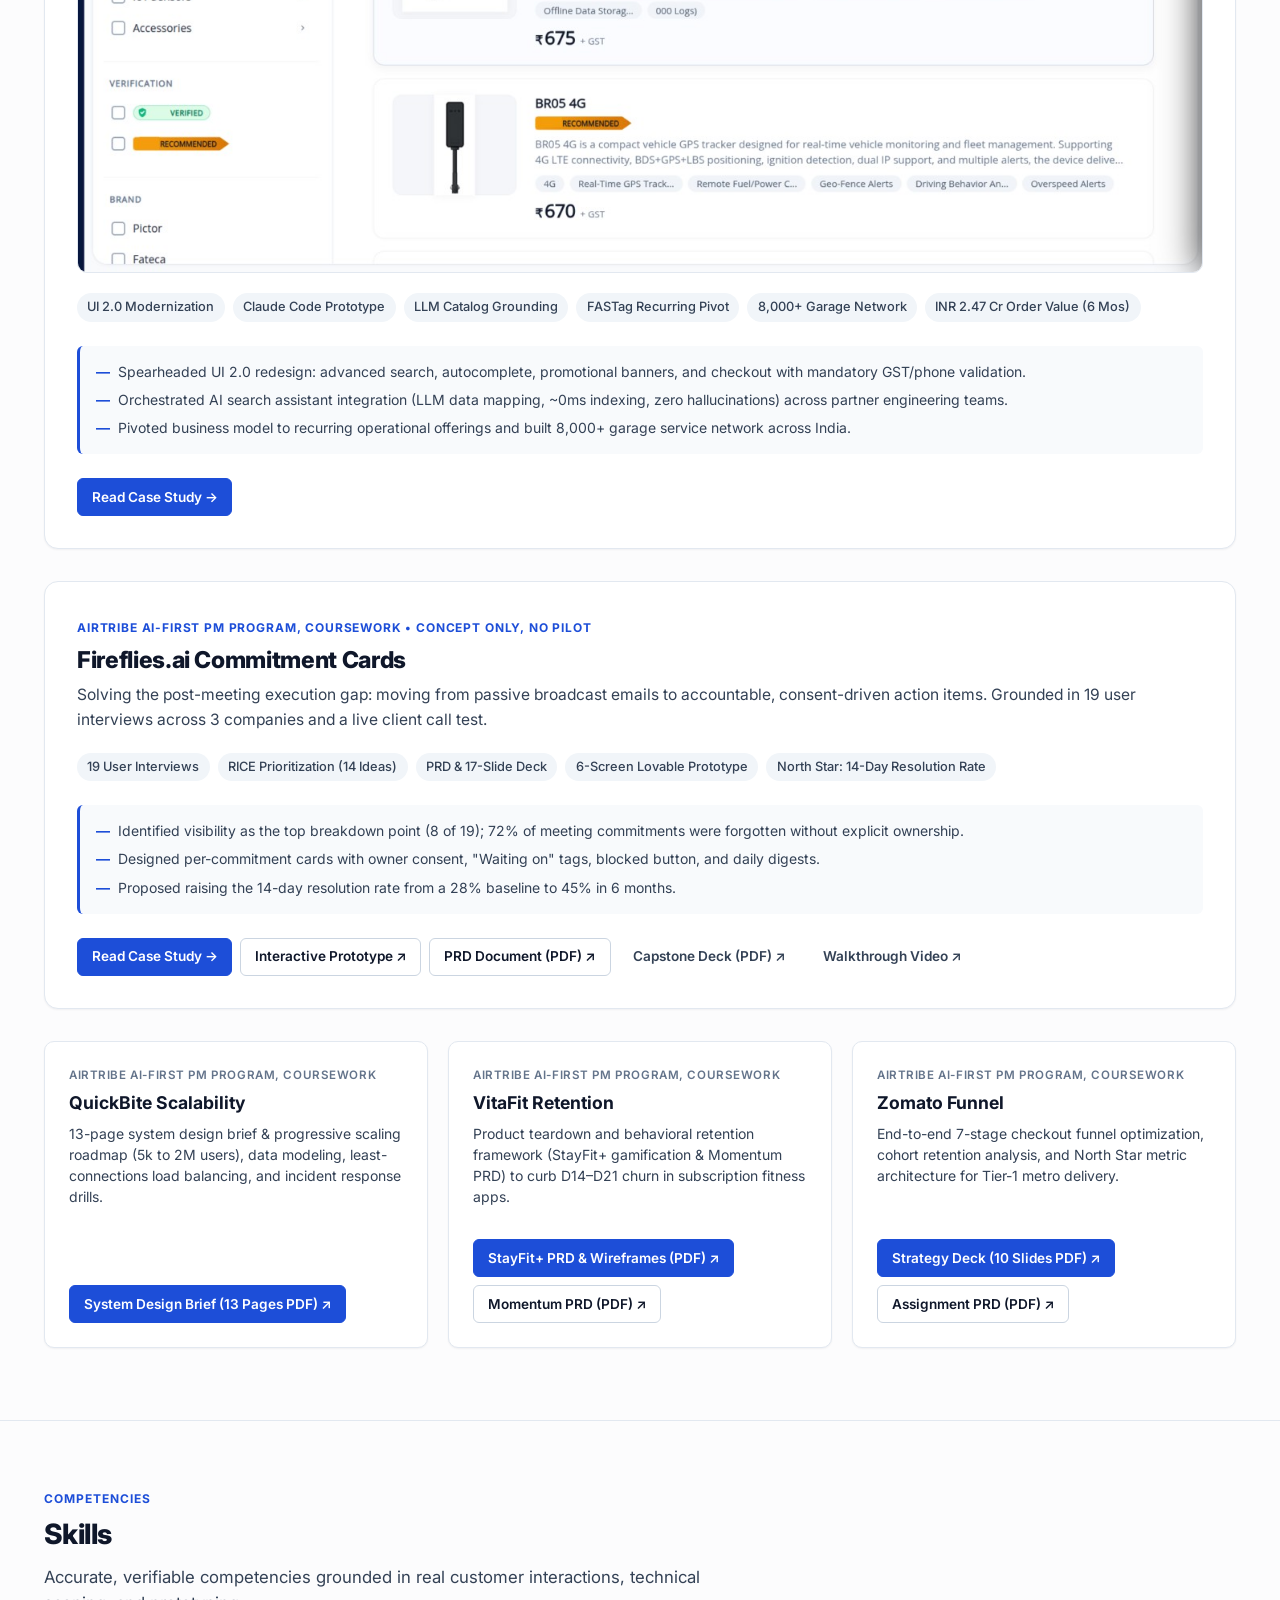
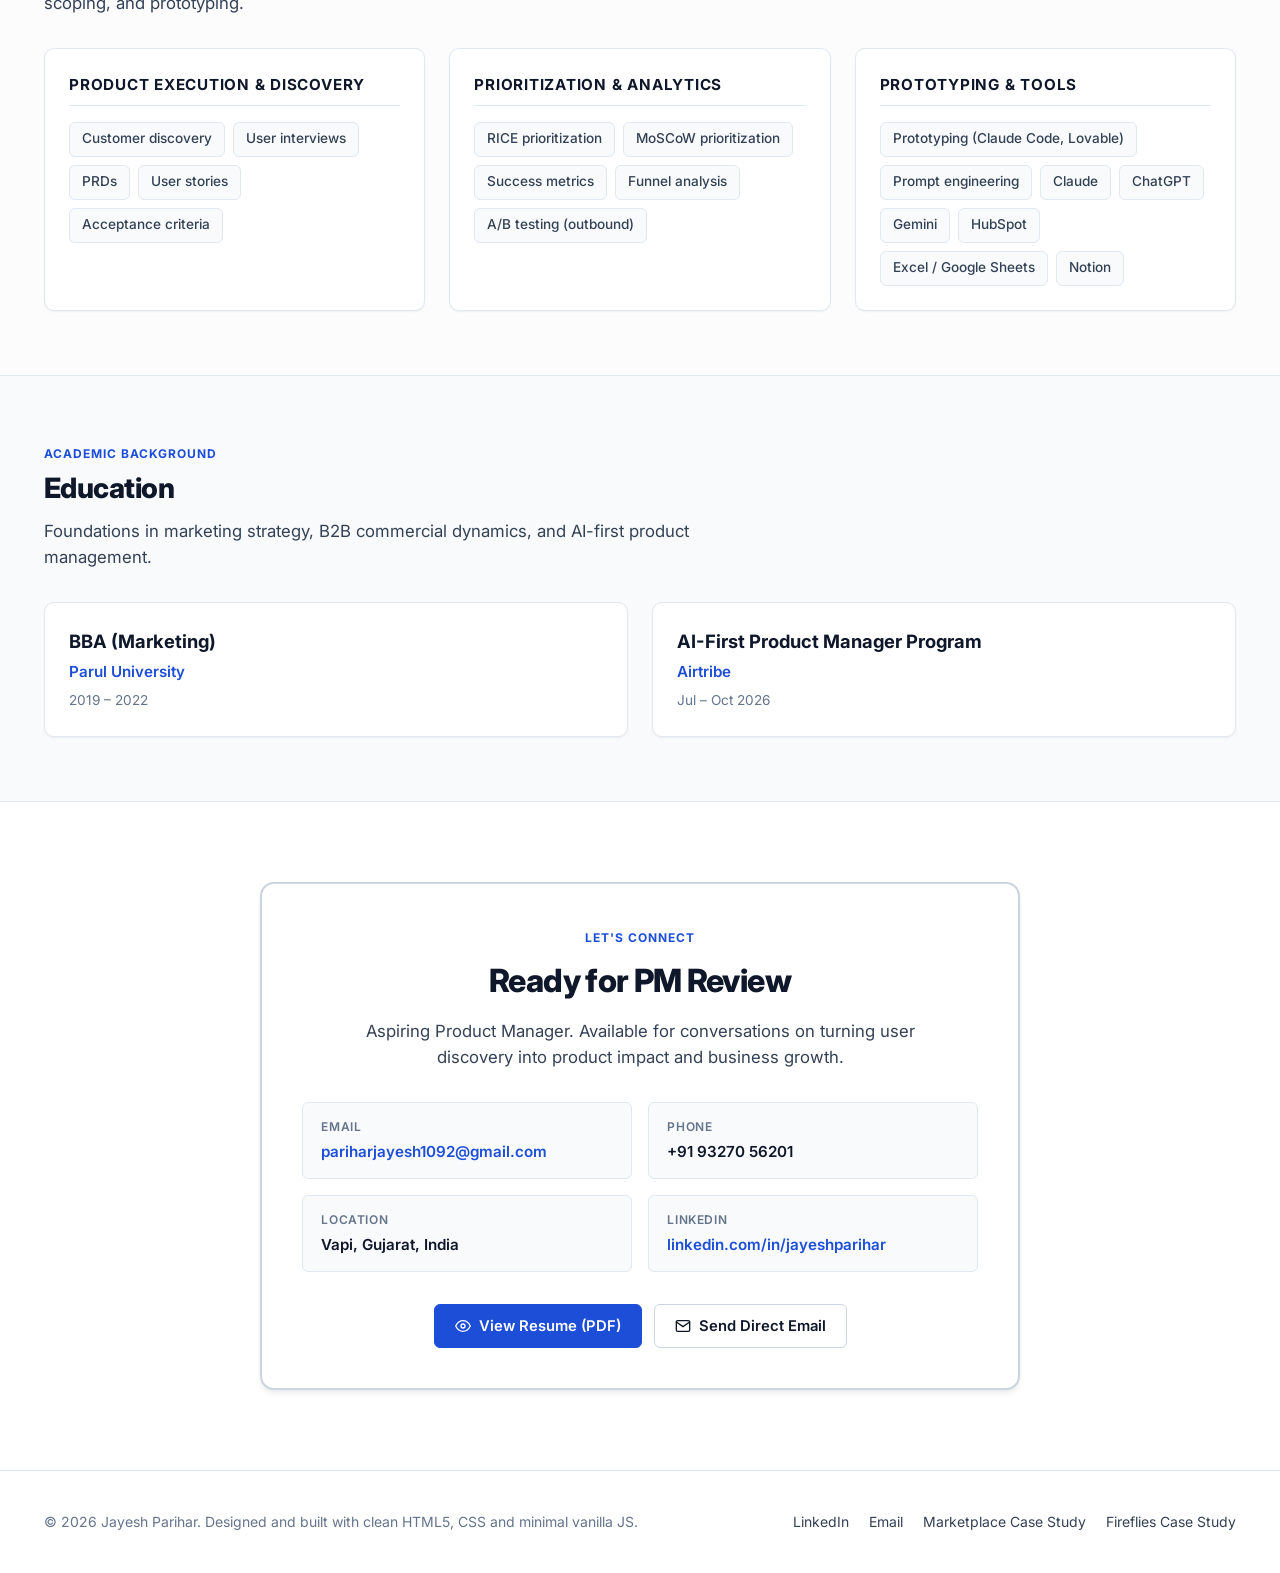
==== commit e77b76bf: "Deploy index.html to portfolio" ====
--- a/index.html
+++ b/index.html
@@ -71,6 +71,14 @@
   <!-- Accessible Skip Link -->
   <a href="#main-content" class="skip-link">Skip to main content</a>
 
+  <!-- Global Full-Page Plexus Motion Texture Background -->
+  <div class="global-motion-bg" aria-hidden="true">
+    <video class="global-motion-video" id="global-bg-video" autoplay muted loop playsinline preload="auto">
+      <source src="assets/videos/plexus-motion.mp4" type="video/mp4">
+    </video>
+    <div class="global-motion-overlay"></div>
+  </div>
+
   <!-- Header & Navigation -->
   <header class="site-header" role="banner">
     <div class="container header-inner">
@@ -112,12 +120,6 @@
 
     <!-- 1. Hero Section (Above the fold, phone-optimized 30s scan) -->
     <section class="hero-section" aria-labelledby="hero-name">
-      <div class="hero-motion-bg" aria-hidden="true">
-        <video class="hero-video" id="hero-bg-video" autoplay muted loop playsinline preload="auto">
-          <source src="assets/videos/plexus-motion.mp4" type="video/mp4">
-        </video>
-        <div class="hero-motion-overlay"></div>
-      </div>
       <div class="container hero-grid">
         <div class="hero-header">
           <div class="hero-target-row">
--- a/assets/css/style.css
+++ b/assets/css/style.css
@@ -473,15 +473,83 @@
 
 /* --------------------------------------------------------------------------
    Hero Section (Above the Fold)
-   Optimized for a 30-second mobile recruiter scan
+   Optimized for a 30-second mobile recruiter scan with motion plexus background
    -------------------------------------------------------------------------- */
 .hero-section {
+  position: relative;
+  overflow: hidden;
   padding: 3.5rem 0 3rem 0;
   border-bottom: 1px solid var(--border-light);
-  background: linear-gradient(180deg, var(--bg-surface) 0%, var(--bg-page) 100%);
+  background: var(--bg-surface);
+}
+
+/* Motion Texture Video Background */
+.hero-motion-bg {
+  position: absolute;
+  top: 0;
+  left: 0;
+  right: 0;
+  bottom: 0;
+  width: 100%;
+  height: 100%;
+  overflow: hidden;
+  pointer-events: none;
+  z-index: 0;
+}
+
+.hero-video {
+  position: absolute;
+  top: 50%;
+  left: 50%;
+  min-width: 100%;
+  min-height: 100%;
+  width: auto;
+  height: auto;
+  transform: translate(-50%, -50%);
+  object-fit: cover;
+  opacity: 0.62;
+  transition: opacity 0.3s ease, filter 0.3s ease;
+}
+
+.hero-motion-overlay {
+  position: absolute;
+  top: 0;
+  left: 0;
+  right: 0;
+  bottom: 0;
+  width: 100%;
+  height: 100%;
+  background: radial-gradient(
+    ellipse 85% 75% at 50% 25%,
+    rgba(255, 255, 255, 0.42) 0%,
+    rgba(255, 255, 255, 0.75) 55%,
+    rgba(255, 255, 255, 0.95) 100%
+  );
+  pointer-events: none;
+}
+
+/* Dark mode handling for white plexus motion */
+[data-theme="dark"] .hero-section {
+  background: var(--bg-surface);
+}
+
+[data-theme="dark"] .hero-video {
+  filter: invert(1) hue-rotate(185deg) brightness(0.82) contrast(1.18);
+  opacity: 0.38;
+}
+
+[data-theme="dark"] .hero-motion-overlay {
+  background: radial-gradient(
+    ellipse 85% 75% at 50% 25%,
+    rgba(10, 15, 29, 0.48) 0%,
+    rgba(10, 15, 29, 0.78) 55%,
+    rgba(10, 15, 29, 0.96) 100%
+  );
 }
 
 .hero-grid {
+  position: relative;
+  z-index: 1;
   display: grid;
   grid-template-columns: 1fr;
   gap: 2rem;
@@ -491,6 +559,51 @@
   display: flex;
   flex-direction: column;
   gap: 1rem;
+}
+
+.hero-target-row {
+  display: flex;
+  align-items: center;
+  justify-content: space-between;
+  flex-wrap: wrap;
+  gap: 0.75rem;
+}
+
+.motion-toggle-btn {
+  display: inline-flex;
+  align-items: center;
+  gap: 0.4rem;
+  font-size: 0.72rem;
+  font-weight: 600;
+  color: var(--text-muted);
+  background: rgba(255, 255, 255, 0.75);
+  backdrop-filter: blur(8px);
+  -webkit-backdrop-filter: blur(8px);
+  border: 1px solid var(--border-light);
+  border-radius: 9999px;
+  padding: 0.22rem 0.65rem;
+  cursor: pointer;
+  transition: all var(--transition-fast);
+  user-select: none;
+}
+
+.motion-toggle-btn:hover {
+  color: var(--text-primary);
+  border-color: var(--border-medium);
+  background: var(--bg-card);
+}
+
+[data-theme="dark"] .motion-toggle-btn {
+  background: rgba(30, 41, 59, 0.7);
+  border-color: rgba(71, 85, 105, 0.6);
+}
+
+.motion-toggle-btn.is-paused .icon-pause {
+  display: none !important;
+}
+
+.motion-toggle-btn.is-paused .icon-play {
+  display: inline-block !important;
 }
 
 .hero-meta-row {
@@ -577,11 +690,29 @@
 
 .proof-chip {
   padding: 1rem;
-  background-color: var(--bg-card);
-  border: 1px solid var(--border-light);
+  background-color: rgba(255, 255, 255, 0.86);
+  backdrop-filter: blur(12px);
+  -webkit-backdrop-filter: blur(12px);
+  border: 1px solid rgba(226, 232, 240, 0.85);
   border-left: 3px solid var(--accent);
   border-radius: var(--radius-sm);
-  box-shadow: var(--shadow-sm);
+  box-shadow: 0 4px 10px -2px rgba(15, 23, 42, 0.06), 0 2px 4px -1px rgba(15, 23, 42, 0.04);
+}
+
+[data-theme="dark"] .proof-chip {
+  background-color: rgba(17, 24, 39, 0.82);
+  border-color: rgba(55, 65, 81, 0.85);
+  border-left-color: var(--accent);
+  box-shadow: 0 4px 10px -2px rgba(0, 0, 0, 0.35);
+}
+
+@media (prefers-reduced-motion: reduce) {
+  .hero-video {
+    display: none !important;
+  }
+  .motion-toggle-btn {
+    display: none !important;
+  }
 }
 
 .proof-chip-stat {
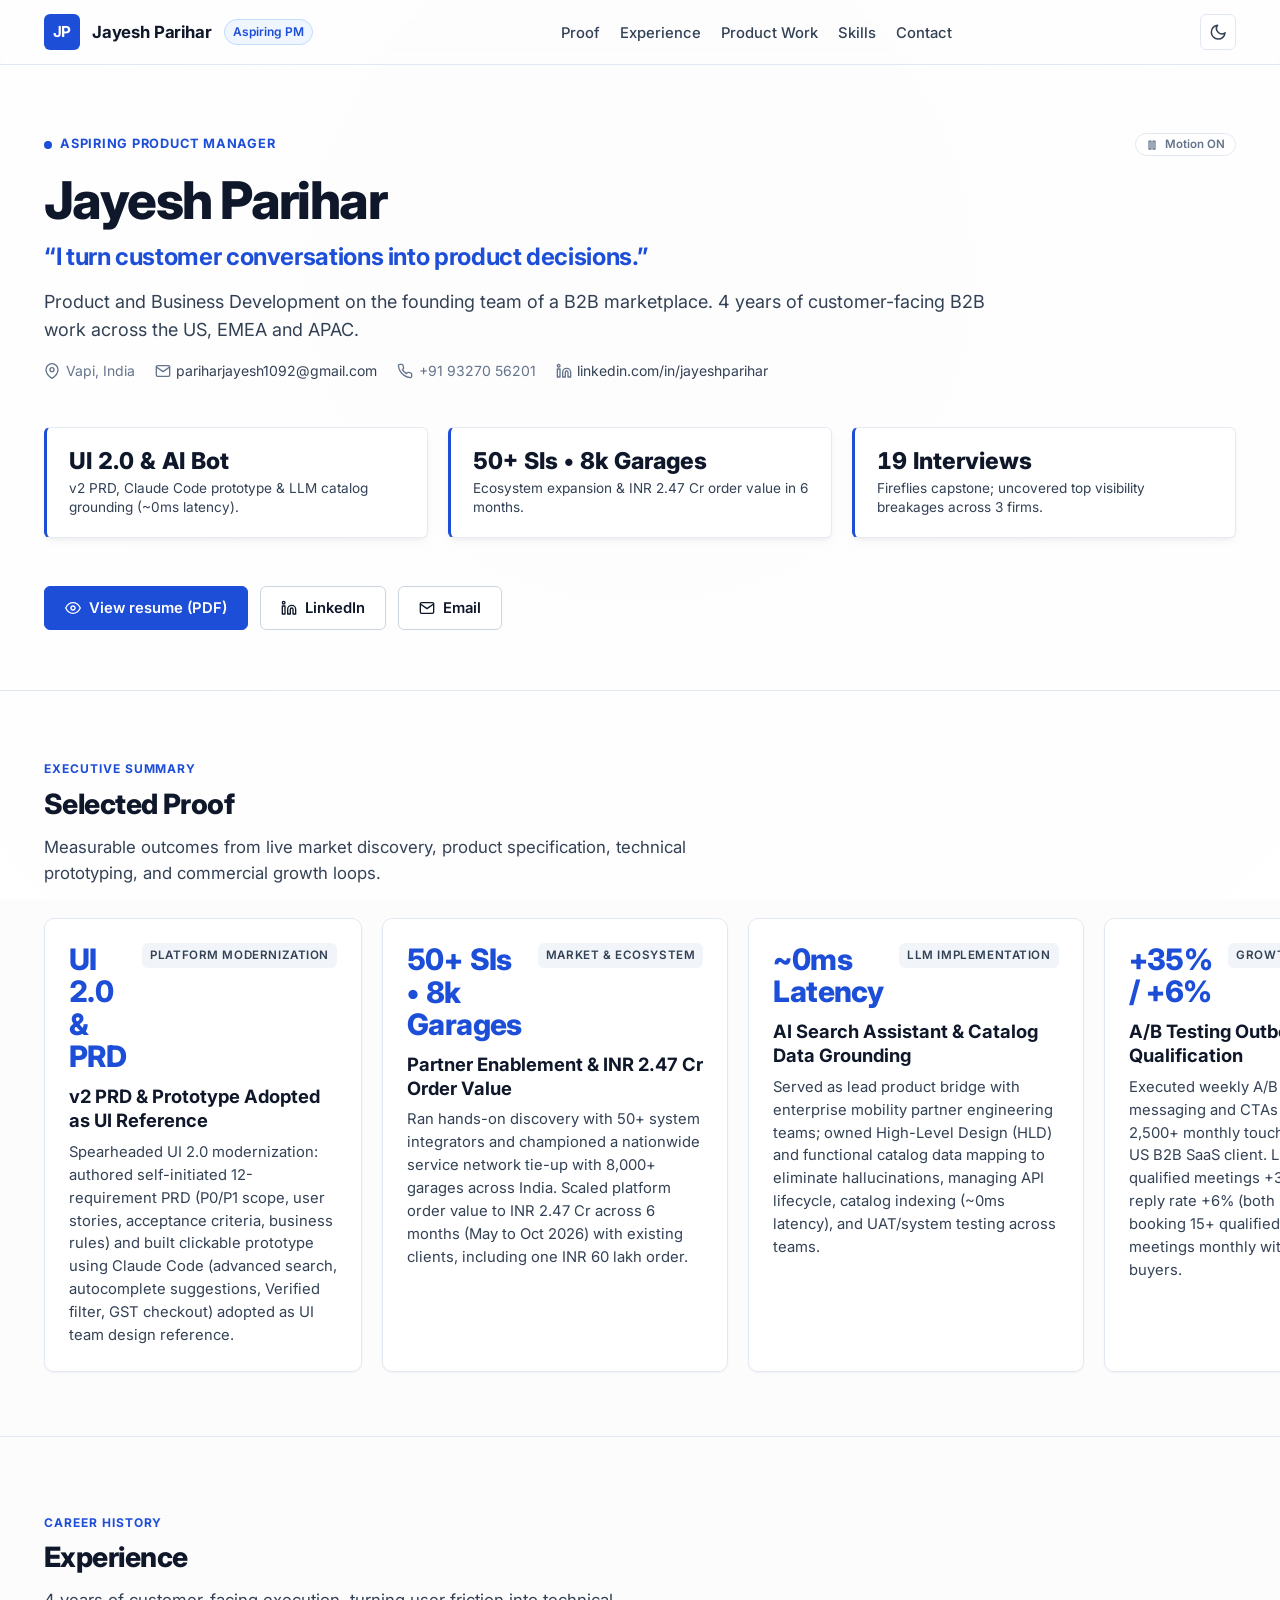
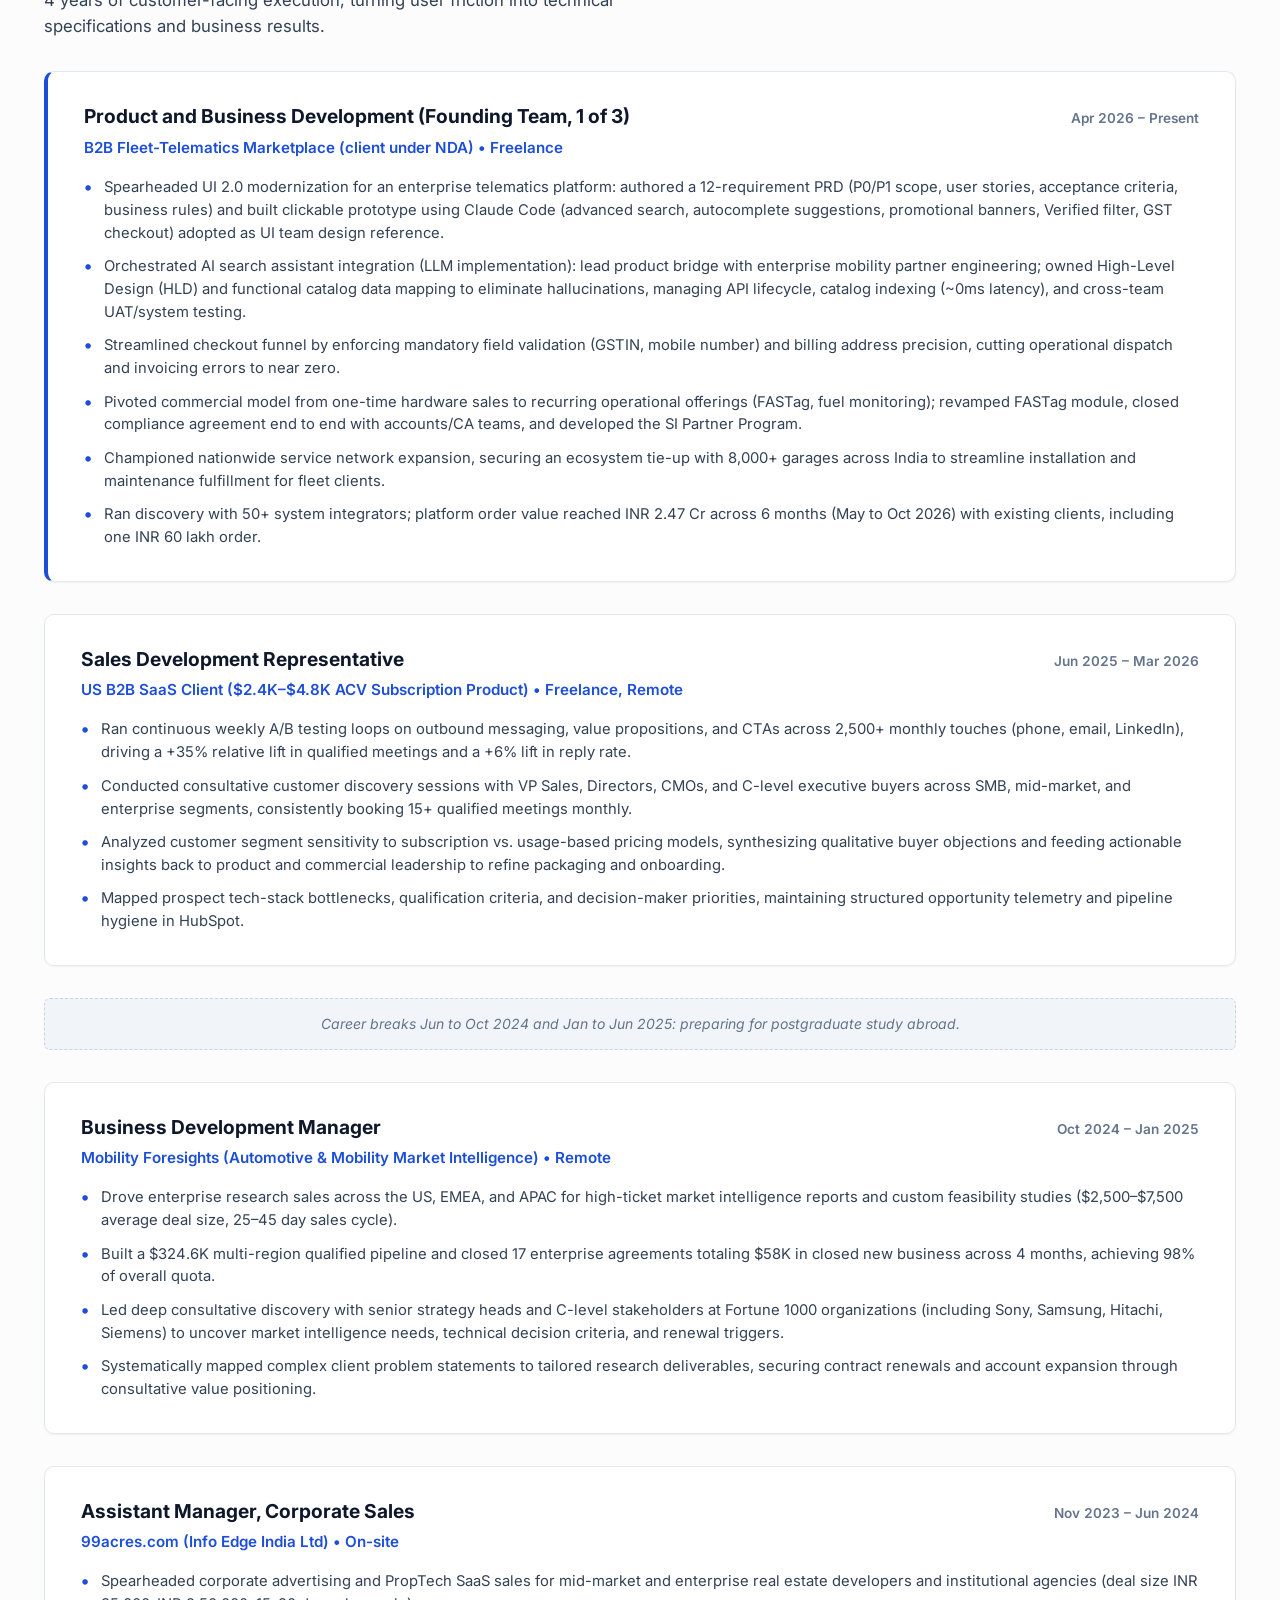
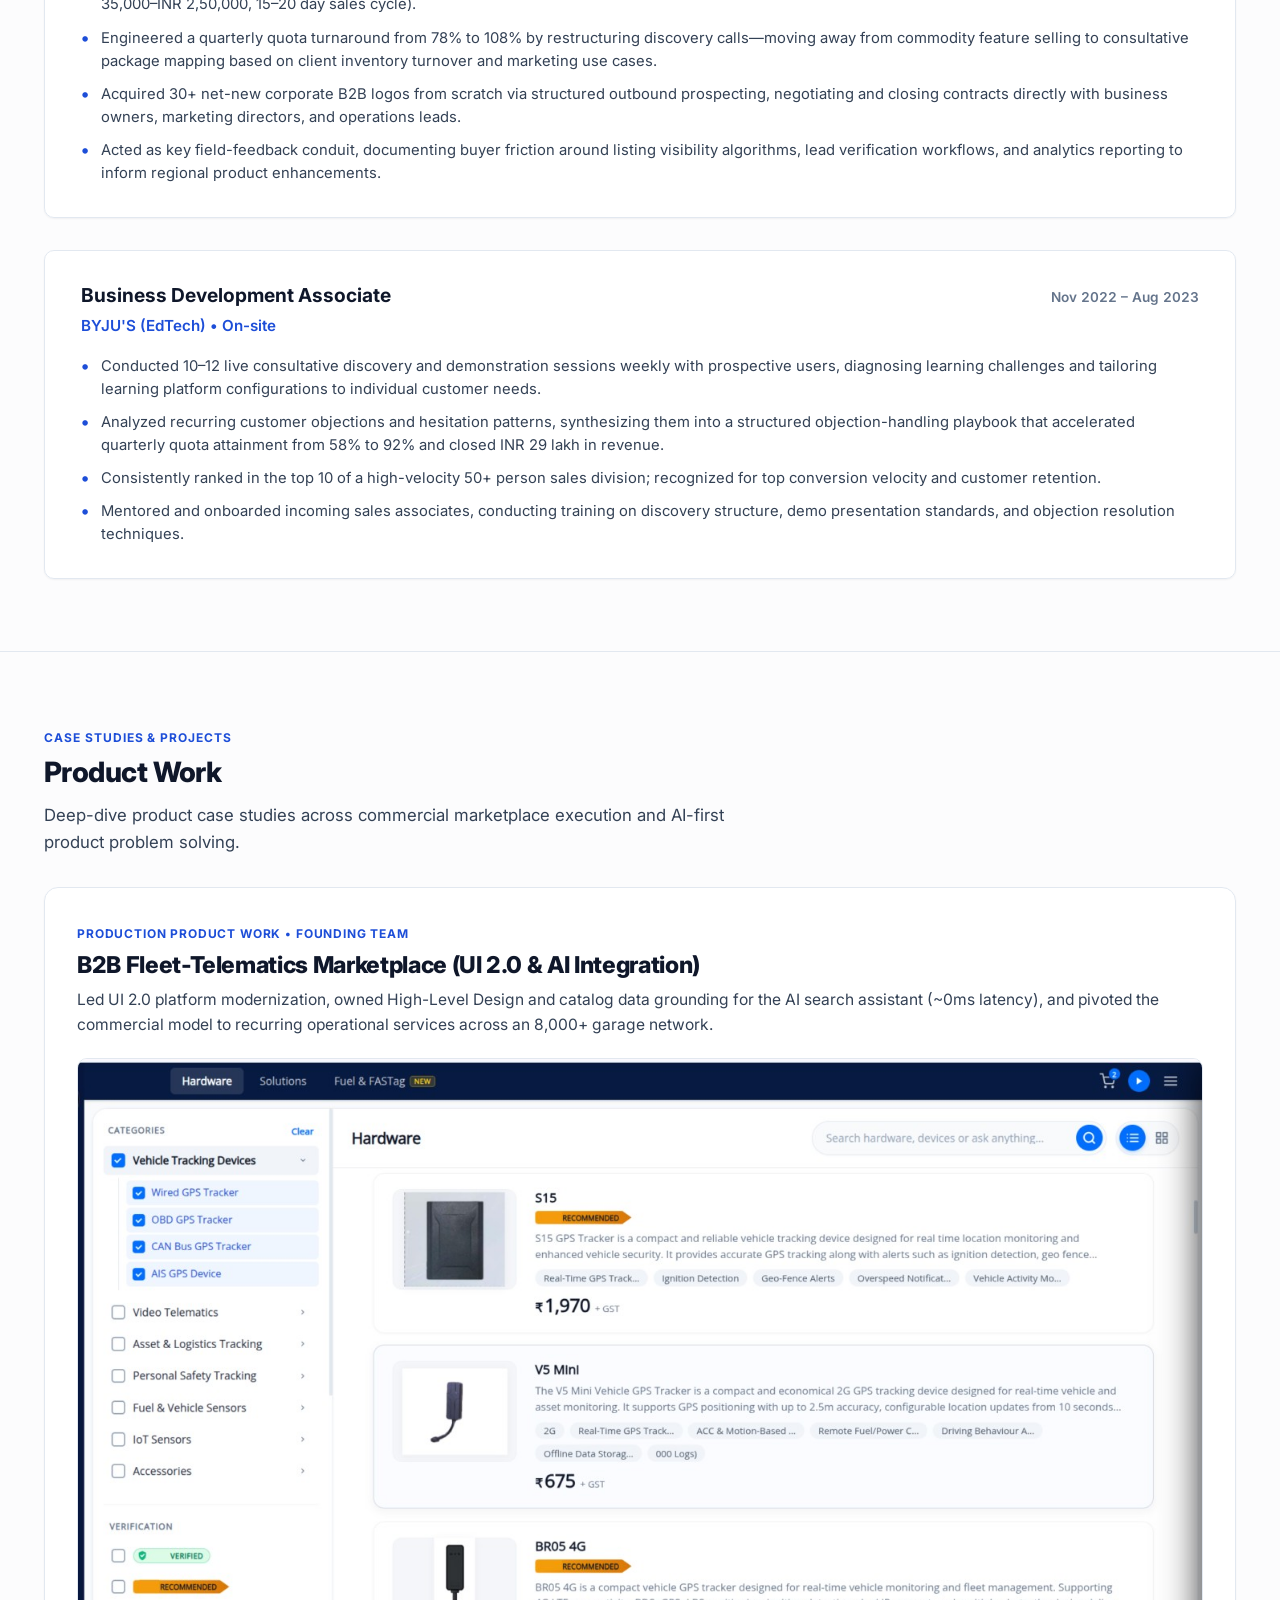
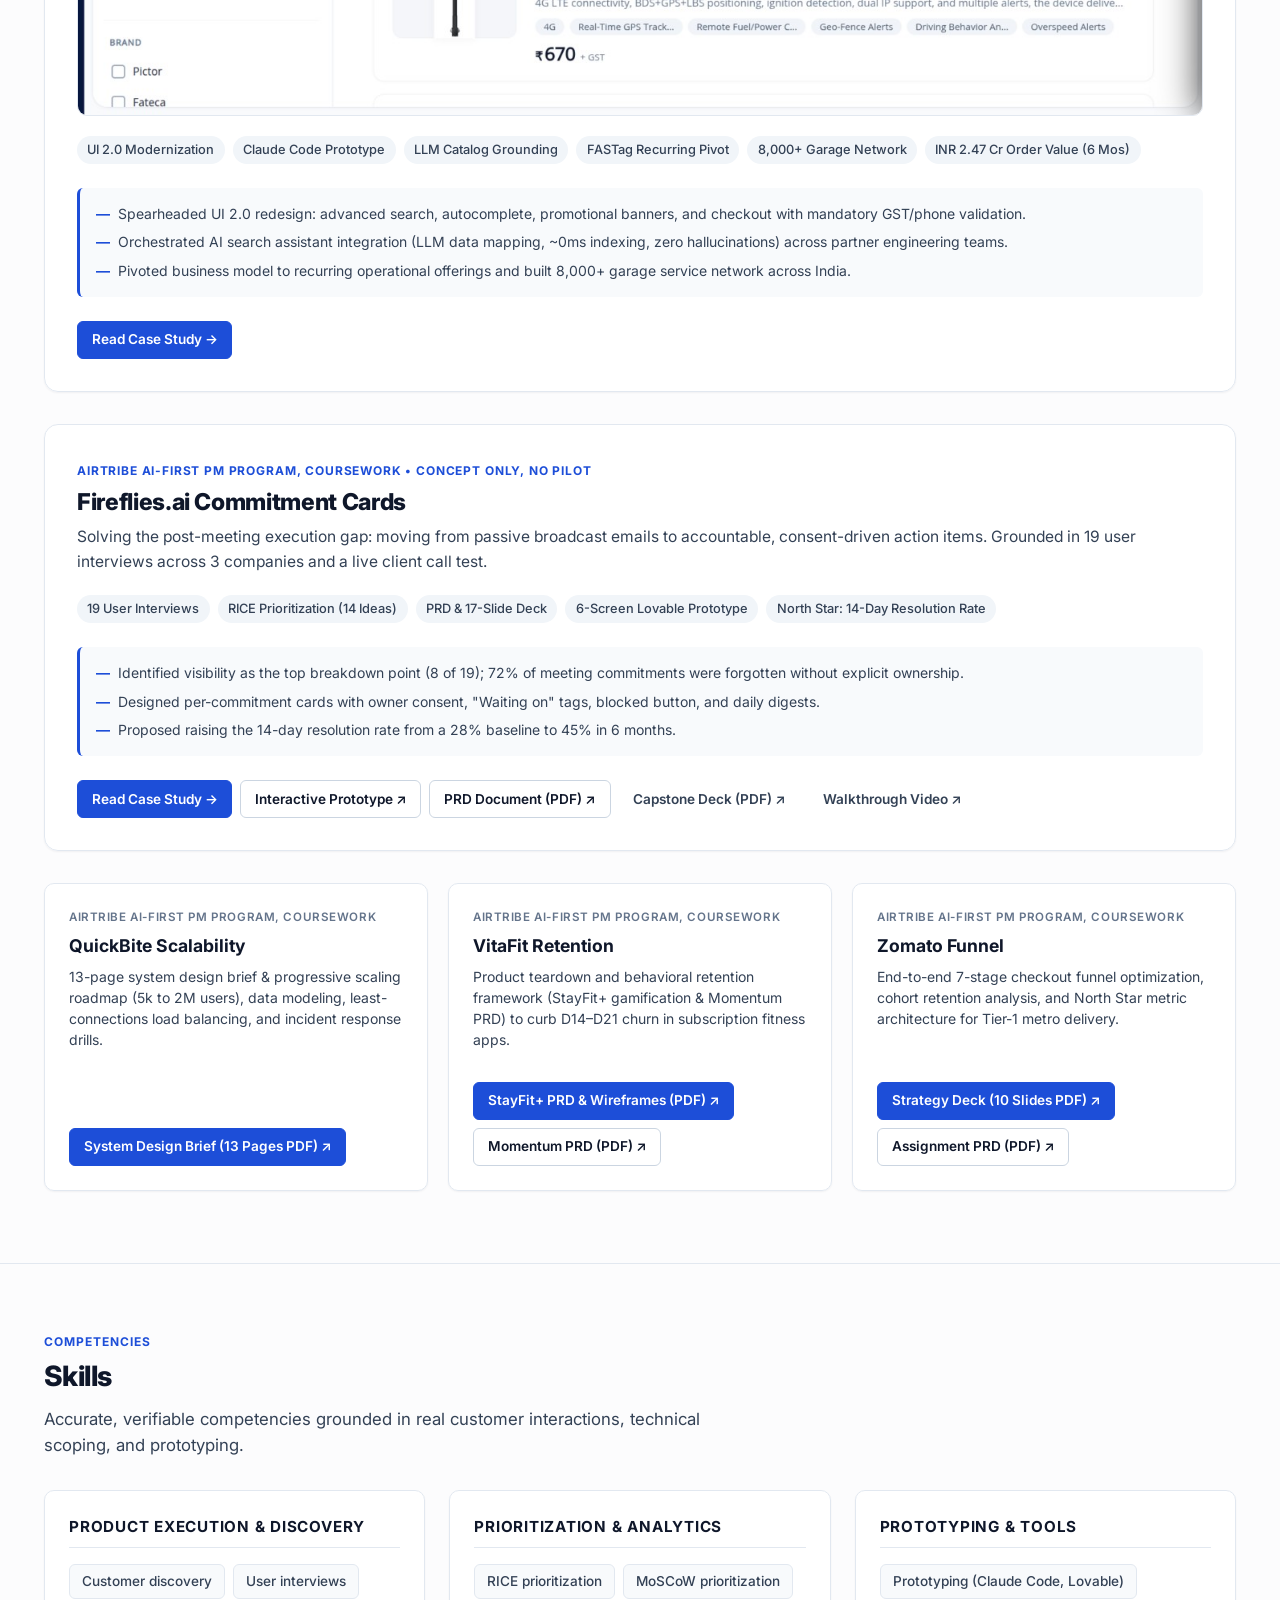
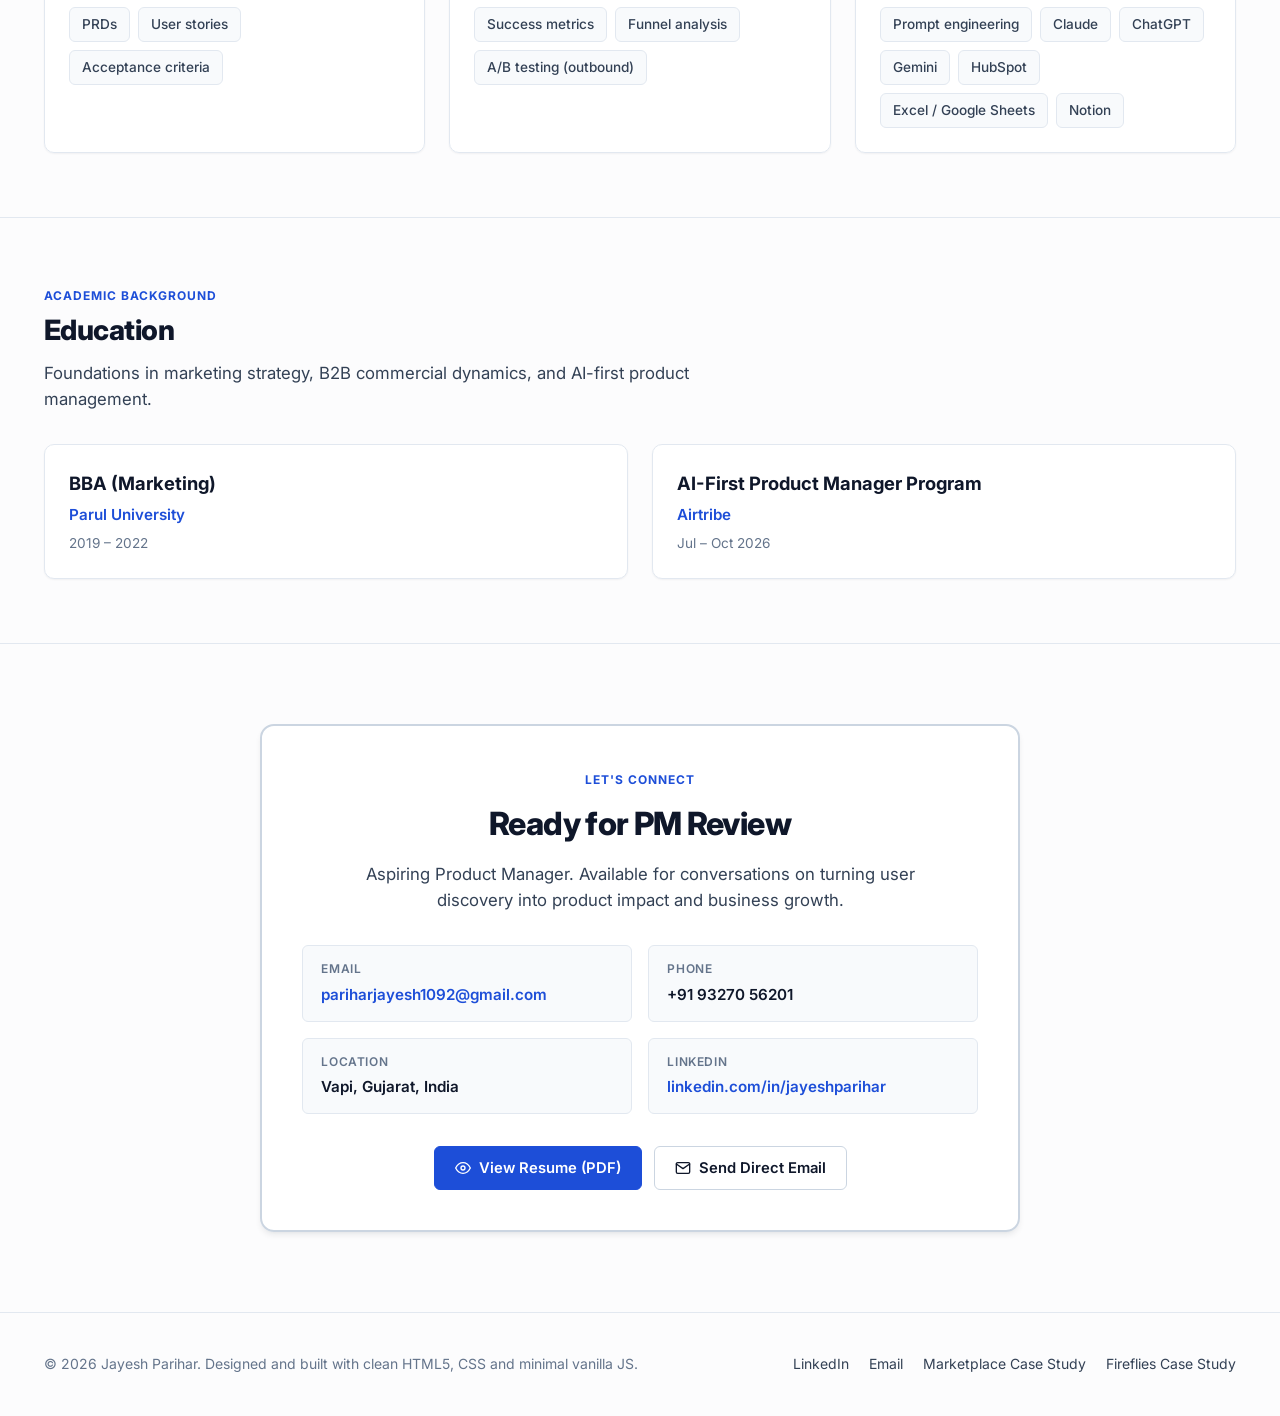
==== commit b927ba5f: "Deploy index.html to portfolio" ====
--- a/index.html
+++ b/index.html
@@ -32,8 +32,8 @@
   <link rel="preconnect" href="https://fonts.gstatic.com" crossorigin>
   <link href="https://fonts.googleapis.com/css2?family=Inter:wght@400;500;600;700;800&display=swap" rel="stylesheet">
 
-  <!-- Main Stylesheet -->
-  <link rel="stylesheet" href="assets/css/style.css">
+  <!-- Main Stylesheet (cache-busted) -->
+  <link rel="stylesheet" href="assets/css/style.css?v=20261126-2">
 
   <!-- JSON-LD Structured Data: Person Schema -->
   <script type="application/ld+json">
@@ -72,11 +72,11 @@
   <a href="#main-content" class="skip-link">Skip to main content</a>
 
   <!-- Global Full-Page Plexus Motion Texture Background -->
-  <div class="global-motion-bg" aria-hidden="true">
-    <video class="global-motion-video" id="global-bg-video" autoplay muted loop playsinline preload="auto">
+  <div class="global-motion-bg" aria-hidden="true" style="position: fixed; top: 0; left: 0; width: 100vw; height: 100vh; overflow: hidden; pointer-events: none; z-index: -1;">
+    <video class="global-motion-video" id="global-bg-video" autoplay muted loop playsinline preload="auto" style="position: absolute; top: 50%; left: 50%; min-width: 100%; min-height: 100%; width: 100vw; height: 100vh; transform: translate(-50%, -50%); object-fit: cover; opacity: 0.42; pointer-events: none;">
       <source src="assets/videos/plexus-motion.mp4" type="video/mp4">
     </video>
-    <div class="global-motion-overlay"></div>
+    <div class="global-motion-overlay" style="position: absolute; top: 0; left: 0; width: 100%; height: 100%; pointer-events: none;"></div>
   </div>
 
   <!-- Header & Navigation -->
@@ -626,6 +626,6 @@
   </footer>
 
   <!-- Scripts -->
-  <script src="assets/js/main.js"></script>
+  <script src="assets/js/main.js?v=20261126-2"></script>
 </body>
 </html>
--- a/assets/css/style.css
+++ b/assets/css/style.css
@@ -472,46 +472,38 @@
 }
 
 /* --------------------------------------------------------------------------
-   Hero Section (Above the Fold)
-   Optimized for a 30-second mobile recruiter scan with motion plexus background
+   Global Full-Page Plexus Motion Background
+   Continuous interactive network particles floating across the entire site
    -------------------------------------------------------------------------- */
-.hero-section {
-  position: relative;
-  overflow: hidden;
-  padding: 3.5rem 0 3rem 0;
-  border-bottom: 1px solid var(--border-light);
-  background: var(--bg-surface);
-}
-
-/* Motion Texture Video Background */
-.hero-motion-bg {
-  position: absolute;
+.global-motion-bg {
+  position: fixed;
   top: 0;
   left: 0;
   right: 0;
   bottom: 0;
-  width: 100%;
-  height: 100%;
+  width: 100vw;
+  height: 100vh;
   overflow: hidden;
   pointer-events: none;
-  z-index: 0;
-}
-
-.hero-video {
+  z-index: -1;
+  background-color: var(--bg-page);
+}
+
+.global-motion-video {
   position: absolute;
   top: 50%;
   left: 50%;
   min-width: 100%;
   min-height: 100%;
-  width: auto;
-  height: auto;
+  width: 100vw;
+  height: 100vh;
   transform: translate(-50%, -50%);
   object-fit: cover;
-  opacity: 0.62;
+  opacity: 0.60;
   transition: opacity 0.3s ease, filter 0.3s ease;
 }
 
-.hero-motion-overlay {
+.global-motion-overlay {
   position: absolute;
   top: 0;
   left: 0;
@@ -520,36 +512,93 @@
   width: 100%;
   height: 100%;
   background: radial-gradient(
-    ellipse 85% 75% at 50% 25%,
-    rgba(255, 255, 255, 0.42) 0%,
-    rgba(255, 255, 255, 0.75) 55%,
-    rgba(255, 255, 255, 0.95) 100%
+    circle at 50% 30%,
+    rgba(255, 255, 255, 0.28) 0%,
+    rgba(255, 255, 255, 0.58) 50%,
+    rgba(255, 255, 255, 0.86) 100%
   );
   pointer-events: none;
 }
 
 /* Dark mode handling for white plexus motion */
-[data-theme="dark"] .hero-section {
-  background: var(--bg-surface);
-}
-
-[data-theme="dark"] .hero-video {
-  filter: invert(1) hue-rotate(185deg) brightness(0.82) contrast(1.18);
-  opacity: 0.38;
-}
-
-[data-theme="dark"] .hero-motion-overlay {
+[data-theme="dark"] .global-motion-bg {
+  background-color: var(--bg-page);
+}
+
+[data-theme="dark"] .global-motion-video {
+  filter: invert(1) hue-rotate(185deg) brightness(0.85) contrast(1.18);
+  opacity: 0.36;
+}
+
+[data-theme="dark"] .global-motion-overlay {
   background: radial-gradient(
-    ellipse 85% 75% at 50% 25%,
-    rgba(10, 15, 29, 0.48) 0%,
-    rgba(10, 15, 29, 0.78) 55%,
-    rgba(10, 15, 29, 0.96) 100%
+    circle at 50% 30%,
+    rgba(10, 15, 29, 0.38) 0%,
+    rgba(10, 15, 29, 0.68) 50%,
+    rgba(10, 15, 29, 0.92) 100%
   );
 }
 
-.hero-grid {
+/* Transparent sections so plexus motion flows through entire page */
+.site-header,
+main,
+.hero-section,
+.proof-section,
+.experience-section,
+.work-section,
+.skills-section,
+.education-section,
+.contact-section,
+.site-footer,
+.case-hero,
+.case-body-layout {
   position: relative;
   z-index: 1;
+  background: transparent !important;
+  background-color: transparent !important;
+}
+
+/* Glassmorphism for content cards to ensure 100% text readability */
+.proof-card,
+.experience-item,
+.work-card,
+.coursework-card,
+.skill-category,
+.education-item,
+.contact-card,
+.case-card,
+.sidebar-card {
+  background-color: rgba(255, 255, 255, 0.88) !important;
+  backdrop-filter: blur(12px);
+  -webkit-backdrop-filter: blur(12px);
+  border: 1px solid rgba(226, 232, 240, 0.85);
+  box-shadow: 0 4px 12px -2px rgba(15, 23, 42, 0.05), 0 2px 4px -1px rgba(15, 23, 42, 0.03);
+}
+
+[data-theme="dark"] .proof-card,
+[data-theme="dark"] .experience-item,
+[data-theme="dark"] .work-card,
+[data-theme="dark"] .coursework-card,
+[data-theme="dark"] .skill-category,
+[data-theme="dark"] .education-item,
+[data-theme="dark"] .contact-card,
+[data-theme="dark"] .case-card,
+[data-theme="dark"] .sidebar-card {
+  background-color: rgba(17, 24, 39, 0.84) !important;
+  border-color: rgba(55, 65, 81, 0.85);
+  box-shadow: 0 4px 12px -2px rgba(0, 0, 0, 0.35);
+}
+
+/* --------------------------------------------------------------------------
+   Hero Section (Above the Fold)
+   Optimized for a 30-second mobile recruiter scan
+   -------------------------------------------------------------------------- */
+.hero-section {
+  padding: 3.5rem 0 3rem 0;
+  border-bottom: 1px solid var(--border-light);
+}
+
+.hero-grid {
   display: grid;
   grid-template-columns: 1fr;
   gap: 2rem;
